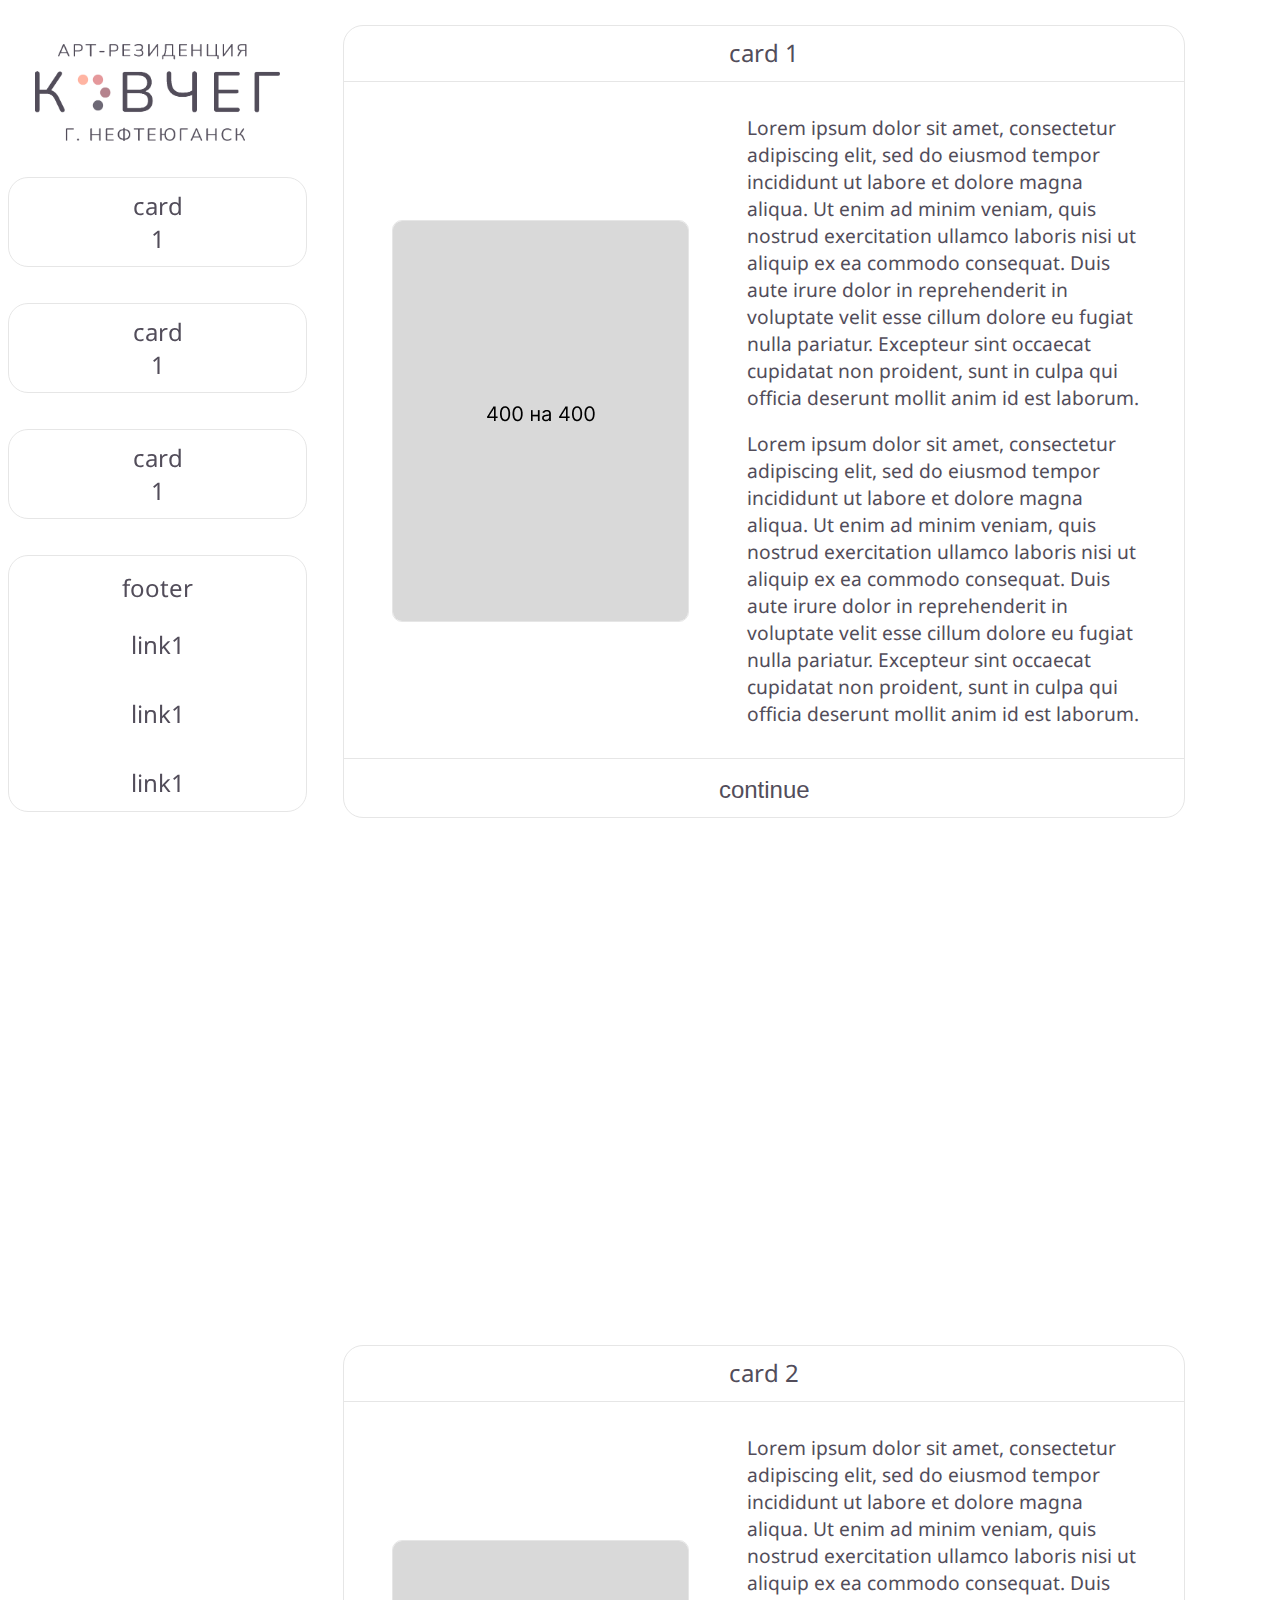
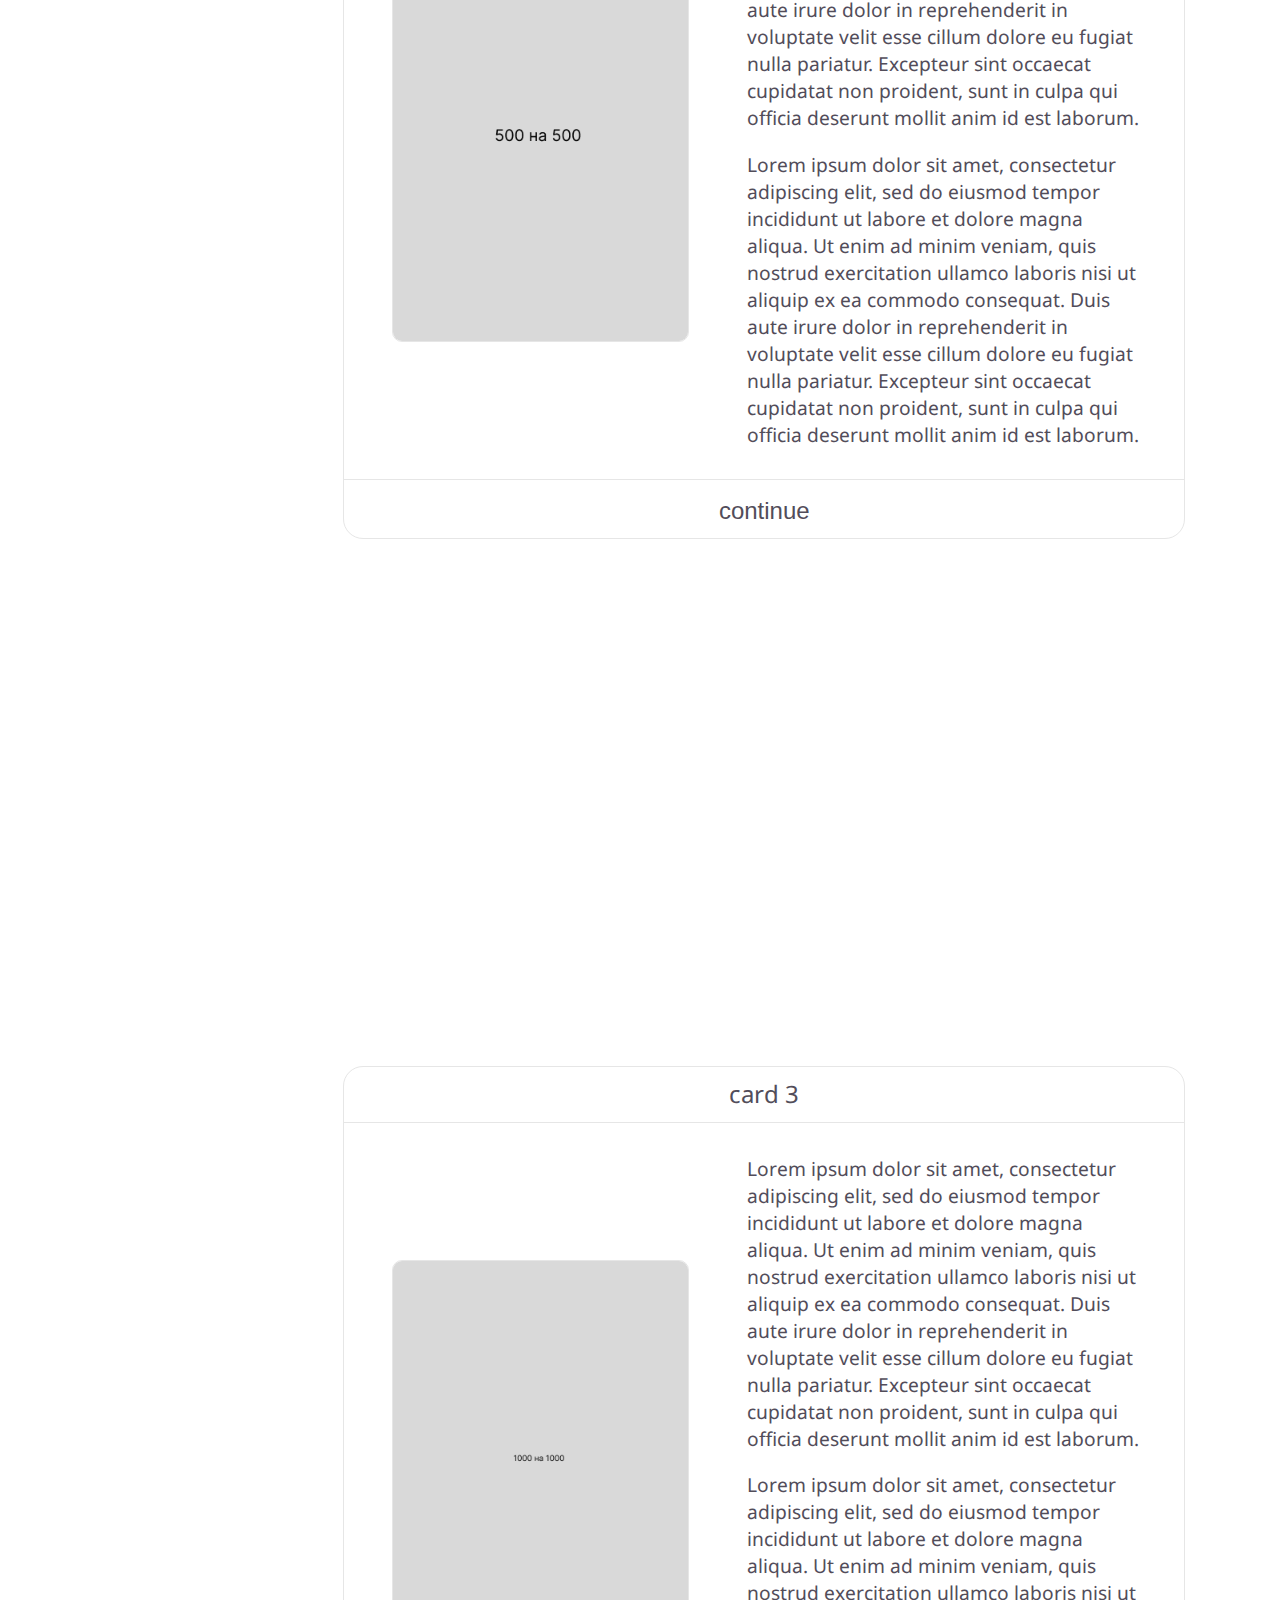
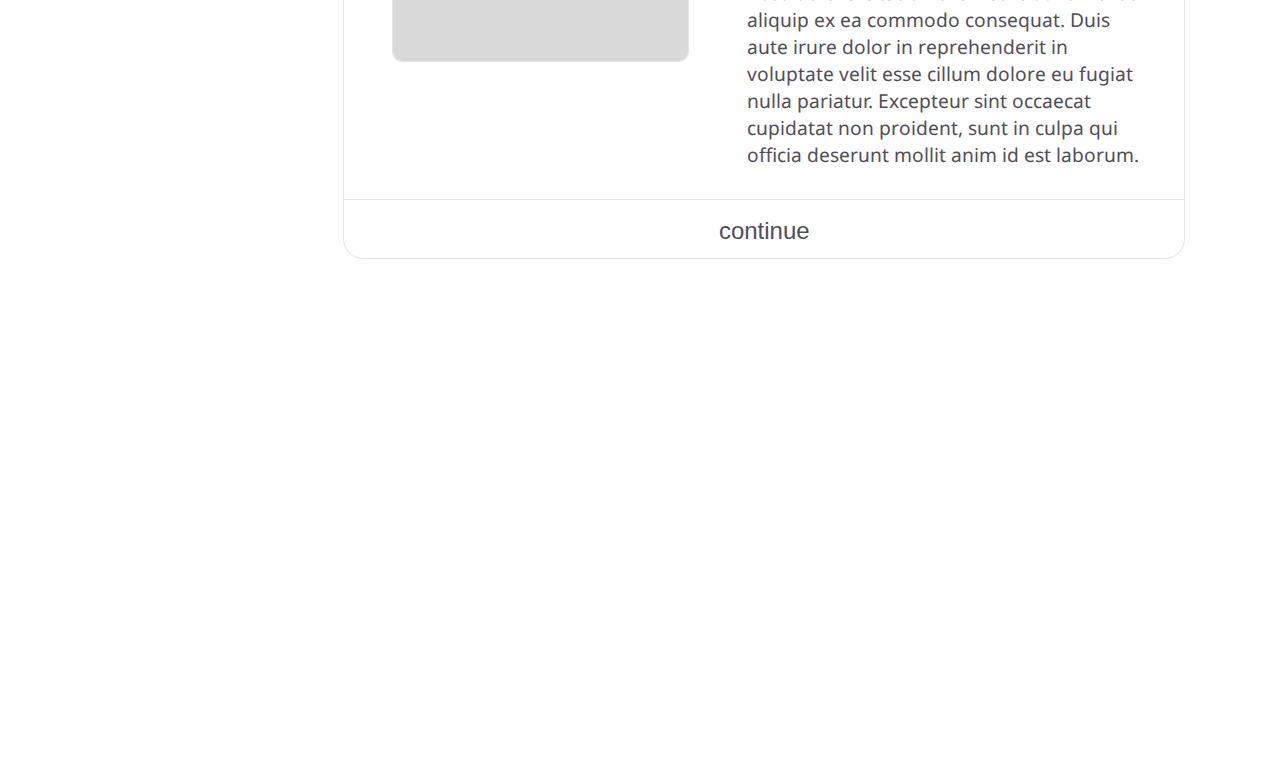
==== index.html @ 0fa05039 "Update index.html" ====
<!DOCTYPE html>
<html lang="en">
<head>
    <meta charset="UTF-8">
    <meta http-equiv="X-UA-Compatible" content="IE=edge">
    <meta name="viewport" content="width=device-width">
    <title>Ковчег</title>
    <link rel="stylesheet" href="css/style.css">
    <link rel="SHORTCUT ICON" href="image/favicon.ico" type="image/x-icon">
</head>
<body style="overflow-x:hidden;">
    <section class="page">
        <section class="first section">
            <header>
                <img class="logo" src="image/logo.png" width="200" alt="pic">
                <nav>
                    <ul>
                        <li class="link-c"><a href="#1" class="link">card 1</a></li>
                        <li class="link-c"><a href="#2" class="link">card 1</a></li>
                        <li class="link-c"><a href="#3" class="link">card 1</a></li>
                    </ul>
                </nav>
    
                <footer>
                    <ul class="footer-list">
                        <li class="footer-name">footer</li>
                        <li class="footer-item"><a href="" class="link">link1</a></li>
                        <li class="footer-item"><a href="" class="link">link1</a></li>
                        <li class="footer-item"><a href="" class="link">link1</a></li>
                    </ul>
                </footer>
            </header>
        </section>

        <section class="second section">
            <main>
                <article class="block">
                    <div id="1" class="info card">
                        <h1 class="title">card 1</h1>
                        <hr>
                        <div class="container-card">
                            <img src="image/1.png" width="400" height="400" alt="pic" class="pic-c">
                            <div class="p">
                                <p>Lorem ipsum dolor sit amet, consectetur adipiscing elit, sed do eiusmod tempor incididunt ut labore et dolore magna aliqua. Ut enim ad minim veniam, quis nostrud exercitation ullamco laboris nisi ut aliquip ex ea commodo consequat. Duis aute irure dolor in reprehenderit in voluptate velit esse cillum dolore eu fugiat nulla pariatur. Excepteur sint occaecat cupidatat non proident, sunt in culpa qui officia deserunt mollit anim id est laborum.</p>
                                <p>Lorem ipsum dolor sit amet, consectetur adipiscing elit, sed do eiusmod tempor incididunt ut labore et dolore magna aliqua. Ut enim ad minim veniam, quis nostrud exercitation ullamco laboris nisi ut aliquip ex ea commodo consequat. Duis aute irure dolor in reprehenderit in voluptate velit esse cillum dolore eu fugiat nulla pariatur. Excepteur sint occaecat cupidatat non proident, sunt in culpa qui officia deserunt mollit anim id est laborum.</p>
                            </div>
                        </div>
                        <hr><button class="button" type="button"><a href="#2" class="link">continue</a></button>
                    </div>   

                    <div class="info interractive">
                        <button type="button" class="interractive-button"><img class="icon" src="image/icon.png"  alt="image"></button>
                        <button type="button" class="interractive-button"><img class="icon" src="image/icon.png" alt="image"></button>
                        <button type="button" class="interractive-button"><img class="icon" src="image/icon.png" alt="image"></button>
                    </div>
                </article>
    
                <article class="block">
                    <div id="2" class="info card">
                        <h1 class="title">card 2</h1>
                        <hr>
                        <div class="container-card">
                            <img src="image/2.png" width="400" height="400" alt="pic" class="pic-c">
                            <div class="p">
                                <p>Lorem ipsum dolor sit amet, consectetur adipiscing elit, sed do eiusmod tempor incididunt ut labore et dolore magna aliqua. Ut enim ad minim veniam, quis nostrud exercitation ullamco laboris nisi ut aliquip ex ea commodo consequat. Duis aute irure dolor in reprehenderit in voluptate velit esse cillum dolore eu fugiat nulla pariatur. Excepteur sint occaecat cupidatat non proident, sunt in culpa qui officia deserunt mollit anim id est laborum.</p>
                                <p>Lorem ipsum dolor sit amet, consectetur adipiscing elit, sed do eiusmod tempor incididunt ut labore et dolore magna aliqua. Ut enim ad minim veniam, quis nostrud exercitation ullamco laboris nisi ut aliquip ex ea commodo consequat. Duis aute irure dolor in reprehenderit in voluptate velit esse cillum dolore eu fugiat nulla pariatur. Excepteur sint occaecat cupidatat non proident, sunt in culpa qui officia deserunt mollit anim id est laborum.</p>
                            </div>
                        </div>
                        <hr><button class="button" type="button"><a href="#3" class="link">continue</a></button>
                    </div>   

                    <div class="info interractive" id="interractive">
                        <button type="button" class="interractive-button"><img class="icon" src="image/icon.png"  alt="image"></button>
                        <button type="button" class="interractive-button"><img class="icon" src="image/icon.png" alt="image"></button>
                        <button type="button" class="interractive-button"><img class="icon" src="image/icon.png" alt="image"></button>
                    </div>
                </article>



                <article class="block">
                    <div id="3" class="info card">
                        <h1 class="title">card 3</h1>
                        <hr>
                        <div class="container-card">
                            <img src="image/3.png" width="400" height="400" alt="pic" class="pic-c">
                            <div class="p">
                                <p>Lorem ipsum dolor sit amet, consectetur adipiscing elit, sed do eiusmod tempor incididunt ut labore et dolore magna aliqua. Ut enim ad minim veniam, quis nostrud exercitation ullamco laboris nisi ut aliquip ex ea commodo consequat. Duis aute irure dolor in reprehenderit in voluptate velit esse cillum dolore eu fugiat nulla pariatur. Excepteur sint occaecat cupidatat non proident, sunt in culpa qui officia deserunt mollit anim id est laborum.</p>
                                <p>Lorem ipsum dolor sit amet, consectetur adipiscing elit, sed do eiusmod tempor incididunt ut labore et dolore magna aliqua. Ut enim ad minim veniam, quis nostrud exercitation ullamco laboris nisi ut aliquip ex ea commodo consequat. Duis aute irure dolor in reprehenderit in voluptate velit esse cillum dolore eu fugiat nulla pariatur. Excepteur sint occaecat cupidatat non proident, sunt in culpa qui officia deserunt mollit anim id est laborum.</p>
                            </div>
                        </div>
                        <hr><button class="button" type="button"><a href="#1" class="link">continue</a></button>
                    </div>   

                    <div class="info interractive">
                            <button type="button" class="interractive-button"><img class="icon" src="image/icon.png"  alt="image"></button>
                            <button type="button" class="interractive-button"><img class="icon" src="image/icon.png" alt="image"></button>
                            <button type="button" class="interractive-button"><img class="icon" src="image/icon.png" alt="image"></button>
                    </div>
                </article>

            </main>
        </section>
    </section>

</body>
</html>
---- css/style.css ----
@import url('https://fonts.googleapis.com/css2?family=Noto+Sans&display=swap');

:root{
    --textcolor: #524d5a;
    --buttoncolor: #ffff;
    --bordercolor: #e6e6e6;
    --contentcolor: #ffffff;
}


/*Общие теги*/
html{
    scroll-behavior: smooth;
    scroll-padding-top: 25px;
}

.page > .first > header{
    /*margin-top: 3.5em*/
}

.page{
    display: flex;
    justify-content: center;
    max-width: 2250px;
    margin: 0 auto;
    color: var(--textcolor);
    font-family:  'Noto Sans', sans-serif; 
    z-index: 1;
}

.section{
    text-align: center;
    /*margin-top: 0.2em;*/
    font-size: 24px;
}

ul{
    list-style: none;
    padding: 0;
}

.link{
    text-decoration: none;
    color: inherit;
}

button{
    color: inherit;
    font-size: inherit;
    border: none;
}


/*Боковое меню*/
header{
    margin-top: 1.5em;
    margin-right: 1.5em;
    position: sticky;/*делает меню фиксированным к вверху*/
    top: 20px;/*регулирует расстояние во время прокрукти*/
}

.logo{
    max-width: 100%;
    max-height: 100%;
    width: 245px;
    margin-bottom: 5px;
    object-fit: cover;/*нужно для лучшего отображение изображения(хоть и улучшает это чуть-чуть)*/
}

.footer-list{
    border: 1.5px solid var(--bordercolor);      
    border-radius: 20px;
    background-color: var(--contentcolor);
}

.footer-item{
    padding-top: 1em;
    padding-bottom: 0.5em;
}

.footer-name{
    padding-top: 15px;
}

/*Основное содержание*/
.card{
    margin-top: 0.7em;
    text-align: center;
    border: 1.5px solid var(--bordercolor); 
    border-radius: 20px;
    background-color: var(--contentcolor);
}

.container-card{
    display: flex;
    max-width: 35em;
    align-items: center;
}


.title{
    margin-top: 10px;
    margin-bottom: 3px;
    font-size: 1em;
    font-weight: normal;
}

hr{
    padding: 0;
	height: 1px;
	border: none;
	border-top: 1px solid var(--bordercolor);
}

.pic-c{
    object-fit: cover;
    max-width: 12.3em;
    min-height: 14em;
    margin-left: 2em;
    border: 1.5px solid var(--bordercolor);      
    border-radius: 10px;
}

p{
    text-align: left;
    max-width: 21em;
    padding-left: 3em;
    font-size: 0.80em;
    padding-right: 2em;

}

.link-c{
    border: 1.5px solid var(--bordercolor); 
    border-radius: 20px;
    padding: 11px 5em;
    margin-bottom: 1.5em;
    background-color: var(--contentcolor);
}

.button{
    margin-bottom: 0.5em;
    background-color: inherit;
}

.info{
    float: left;
}

.block:hover .interractive{
    transform: translate(0, 0); 
    opacity: 1;
}

.interractive{
    display: flex;
    flex-direction: column;
    transform: translate(-70px, 0);
    transition: 0.3s ease;
    opacity: 0;
}

.interractive-button{
    margin: 3em 0 0 1em ;
    padding: 1em 1em 1em 1em;
    border-radius: 100%;
    max-height: 98px;
}

.icon{
    max-width: 50px;
    max-height: 50px;
}
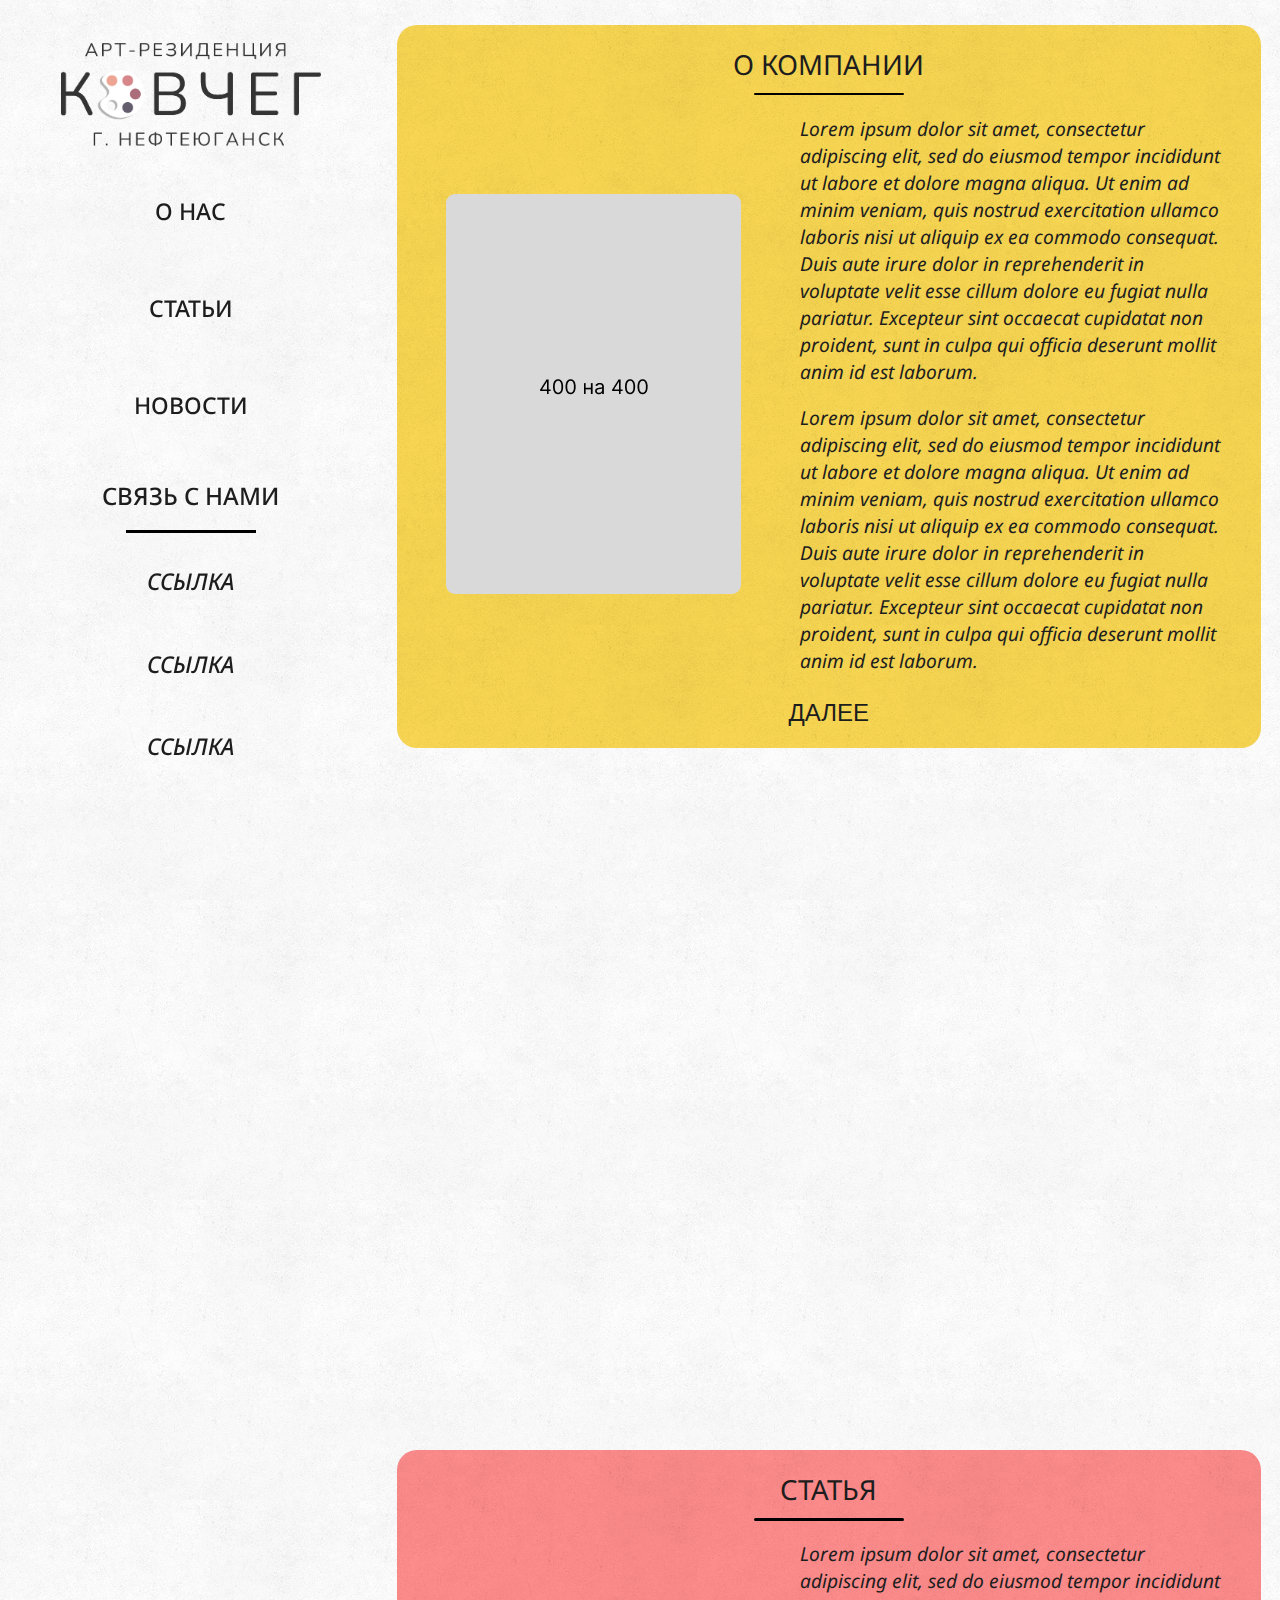
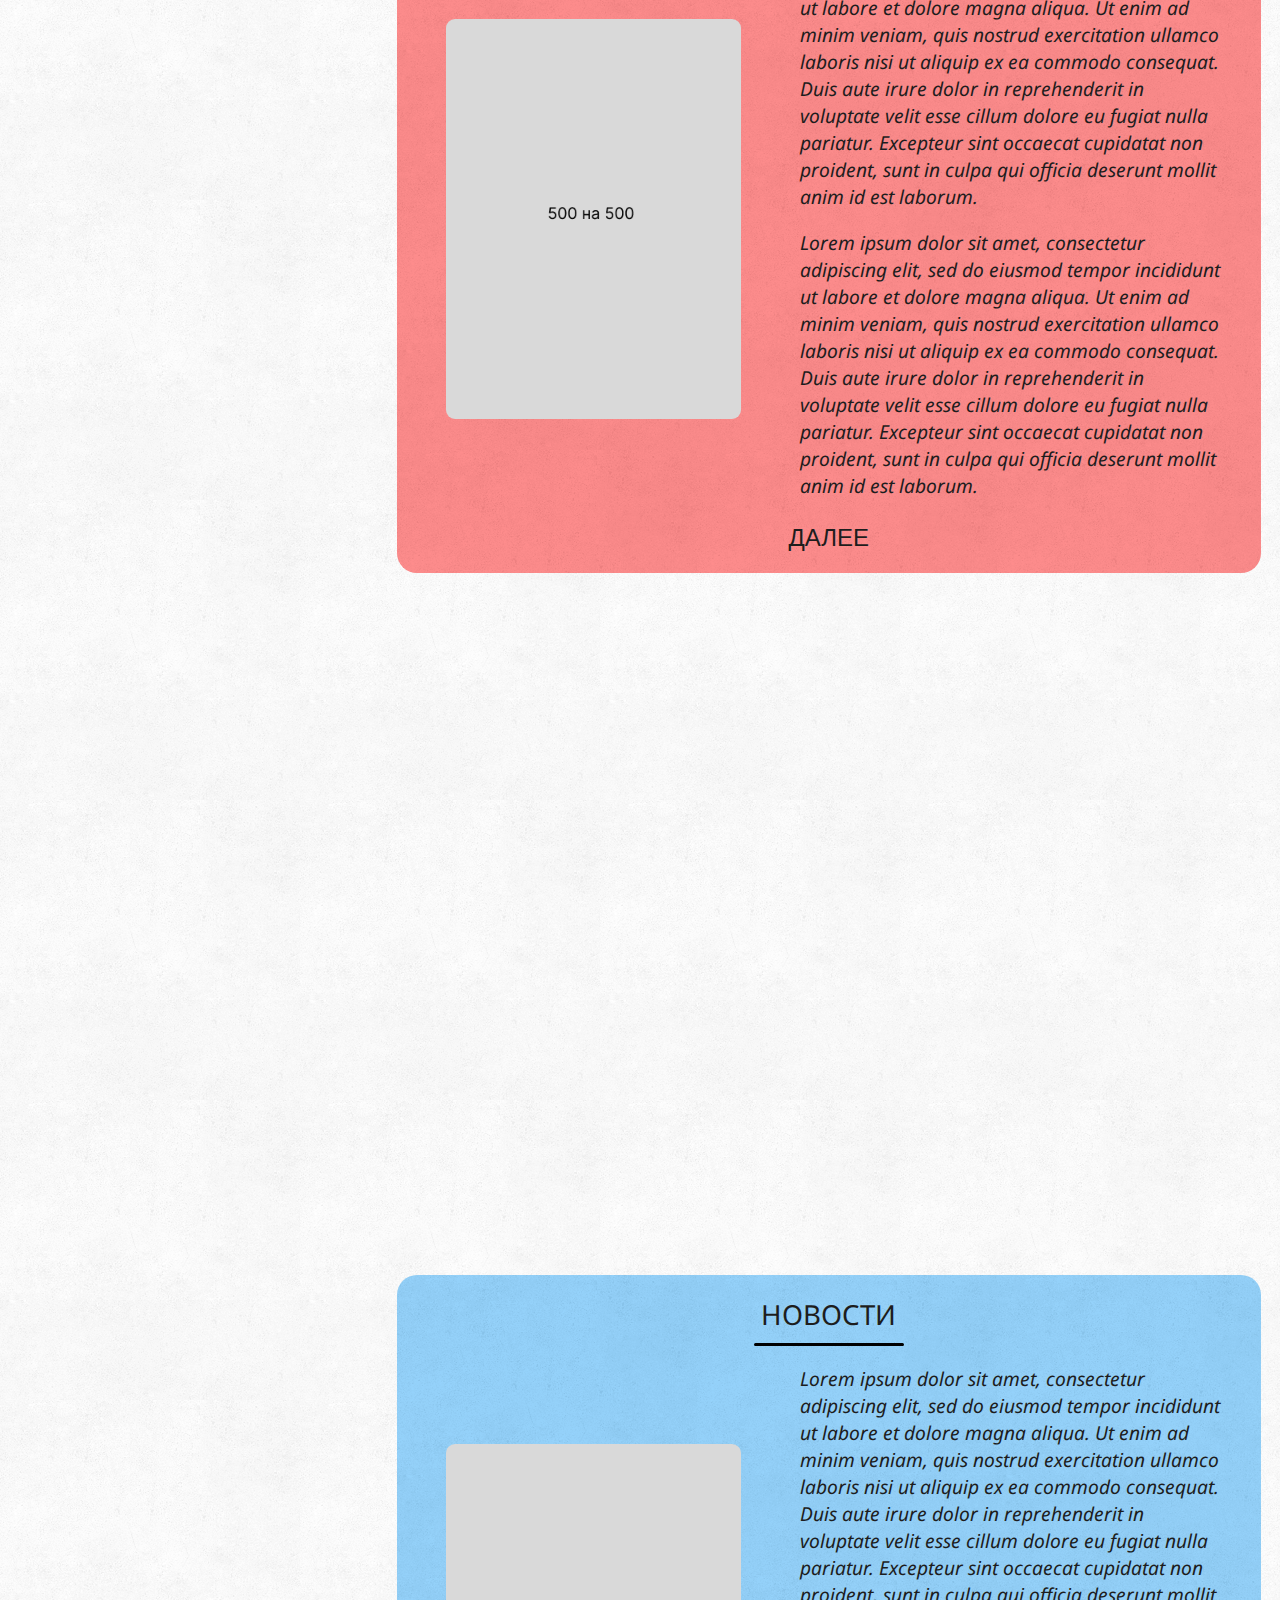
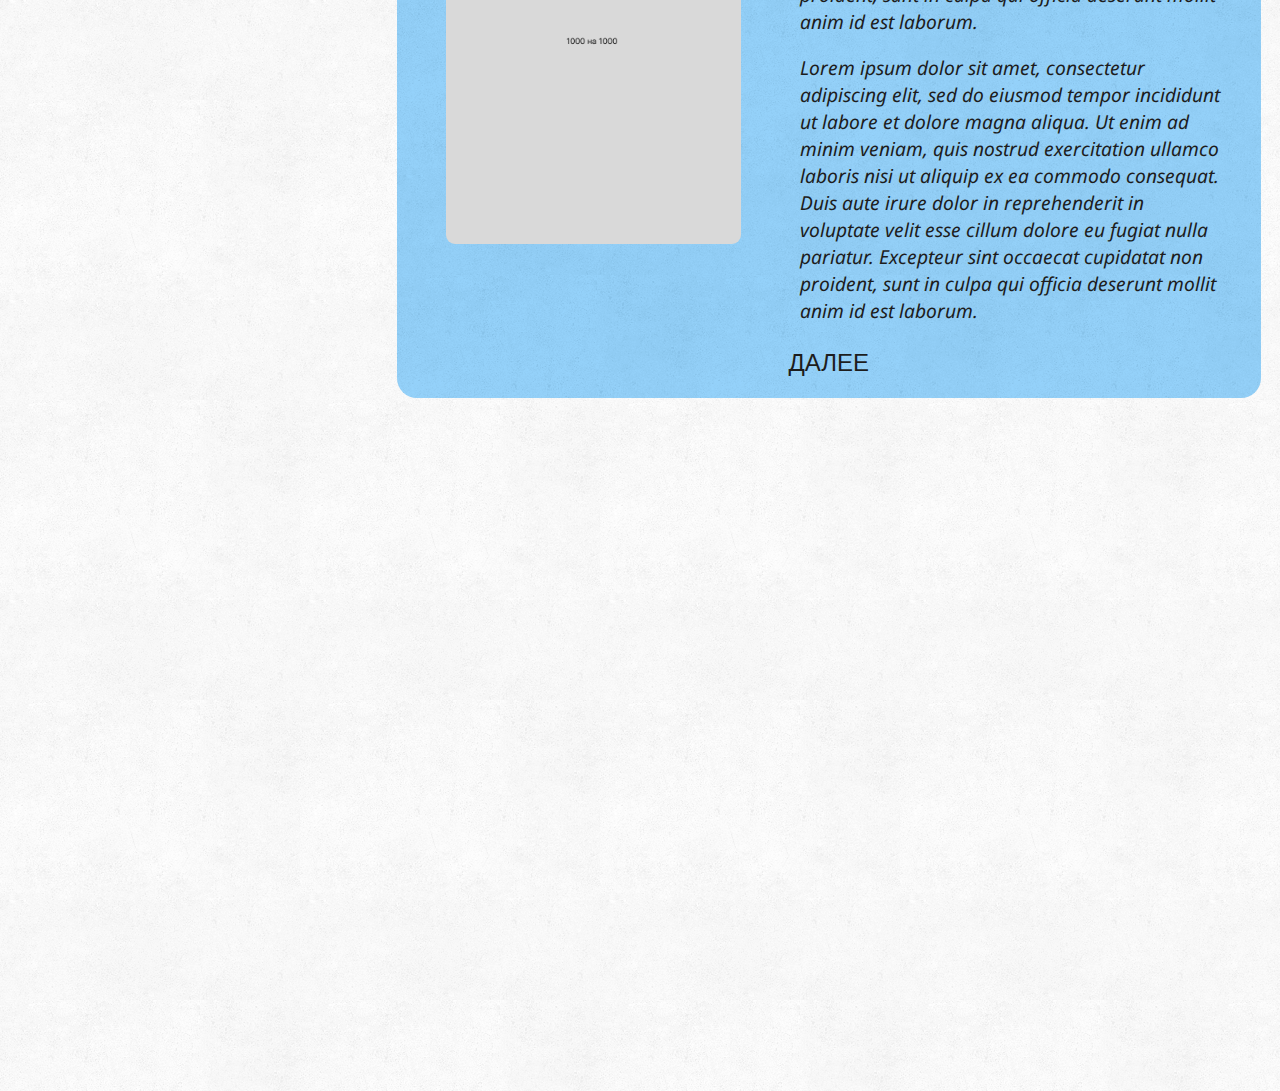
==== commit 3917b8b0: "Third commit" ====
--- a/index.html
+++ b/index.html
@@ -12,21 +12,22 @@
     <section class="page">
         <section class="first section">
             <header>
-                <img class="logo" src="image/logo.png" width="200" alt="pic">
+                <img class="logo" src="image/logo2.png" width="200" alt="pic">
                 <nav>
                     <ul>
-                        <li class="link-c"><a href="#1" class="link">card 1</a></li>
-                        <li class="link-c"><a href="#2" class="link">card 1</a></li>
-                        <li class="link-c"><a href="#3" class="link">card 1</a></li>
+                        <li class="link-c"><a href="#1" class="link">О НАС</a><hr class="line set first"></li>
+                        <li class="link-c"><a href="#2" class="link">СТАТЬИ</a><hr class="line set second"></li>
+                        <li class="link-c"><a href="#3" class="link">НОВОСТИ</a><hr class="line set third"></li>
                     </ul>
                 </nav>
     
                 <footer>
                     <ul class="footer-list">
-                        <li class="footer-name">footer</li>
-                        <li class="footer-item"><a href="" class="link">link1</a></li>
-                        <li class="footer-item"><a href="" class="link">link1</a></li>
-                        <li class="footer-item"><a href="" class="link">link1</a></li>
+                        <li class="footer-name">СВЯЗЬ С НАМИ</li>
+                        <hr class="line footer">
+                        <li class="footer-item"><a href="" class="link">ССЫЛКА</a></li>
+                        <li class="footer-item"><a href="" class="link">ССЫЛКА</a></li>
+                        <li class="footer-item last"><a href="" class="link">ССЫЛКА</a></li>
                     </ul>
                 </footer>
             </header>
@@ -35,9 +36,9 @@
         <section class="second section">
             <main>
                 <article class="block">
-                    <div id="1" class="info card">
-                        <h1 class="title">card 1</h1>
-                        <hr>
+                    <div id="1" class="info card first">
+                        <h1 class="title">О КОМПАНИИ</h1>
+                        <hr class="line card">
                         <div class="container-card">
                             <img src="image/1.png" width="400" height="400" alt="pic" class="pic-c">
                             <div class="p">
@@ -45,43 +46,43 @@
                                 <p>Lorem ipsum dolor sit amet, consectetur adipiscing elit, sed do eiusmod tempor incididunt ut labore et dolore magna aliqua. Ut enim ad minim veniam, quis nostrud exercitation ullamco laboris nisi ut aliquip ex ea commodo consequat. Duis aute irure dolor in reprehenderit in voluptate velit esse cillum dolore eu fugiat nulla pariatur. Excepteur sint occaecat cupidatat non proident, sunt in culpa qui officia deserunt mollit anim id est laborum.</p>
                             </div>
                         </div>
-                        <hr><button class="button" type="button"><a href="#2" class="link">continue</a></button>
+                        <button class="button" type="button"><a href="#2" class="link">ДАЛЕЕ</a></button>
                     </div>   
 
                     <div class="info interractive">
-                        <button type="button" class="interractive-button"><img class="icon" src="image/icon.png"  alt="image"></button>
-                        <button type="button" class="interractive-button"><img class="icon" src="image/icon.png" alt="image"></button>
-                        <button type="button" class="interractive-button"><img class="icon" src="image/icon.png" alt="image"></button>
+                        <button type="button" class="interractive-button"><img class="icon" src="image/like2.png"  alt="image"></button>
+                        <button type="button" class="interractive-button"><img class="icon" src="image/comment2.png" alt="image"></button>
+                        <button type="button" class="interractive-button"><img class="icon-share" src="image/share2.png" alt="image"></button>
                     </div>
                 </article>
     
                 <article class="block">
-                    <div id="2" class="info card">
-                        <h1 class="title">card 2</h1>
-                        <hr>
+                    <div id="2" class="info card second">
+                        <h1 class="title">СТАТЬЯ</h1>
+                        <hr class="line card">
                         <div class="container-card">
                             <img src="image/2.png" width="400" height="400" alt="pic" class="pic-c">
                             <div class="p">
-                                <p>Lorem ipsum dolor sit amet, consectetur adipiscing elit, sed do eiusmod tempor incididunt ut labore et dolore magna aliqua. Ut enim ad minim veniam, quis nostrud exercitation ullamco laboris nisi ut aliquip ex ea commodo consequat. Duis aute irure dolor in reprehenderit in voluptate velit esse cillum dolore eu fugiat nulla pariatur. Excepteur sint occaecat cupidatat non proident, sunt in culpa qui officia deserunt mollit anim id est laborum.</p>
+                                <p>Lorem ipsum dolor sit amet, consectetur adipiscing elit, sed do eiusmod tempor incididunt ut labore et dolore magna aliqua. Ut enim ad minim veniam, quis nostrud exercitation ullamco laboris nisi ut aliquip ex ea commodo consequat. Duis aute irure dolor in reprehenderit in voluptate velit esse cillum dolore eu fugiat nulla pariatur. Excepteur sint occaecat cupidatat non proident, sunt in culpa qui officia deserunt mollit anim id est laborum. </p>
                                 <p>Lorem ipsum dolor sit amet, consectetur adipiscing elit, sed do eiusmod tempor incididunt ut labore et dolore magna aliqua. Ut enim ad minim veniam, quis nostrud exercitation ullamco laboris nisi ut aliquip ex ea commodo consequat. Duis aute irure dolor in reprehenderit in voluptate velit esse cillum dolore eu fugiat nulla pariatur. Excepteur sint occaecat cupidatat non proident, sunt in culpa qui officia deserunt mollit anim id est laborum.</p>
                             </div>
                         </div>
-                        <hr><button class="button" type="button"><a href="#3" class="link">continue</a></button>
+                        <button class="button" type="button"><a href="#3" class="link">ДАЛЕЕ</a></button>
                     </div>   
 
                     <div class="info interractive" id="interractive">
-                        <button type="button" class="interractive-button"><img class="icon" src="image/icon.png"  alt="image"></button>
-                        <button type="button" class="interractive-button"><img class="icon" src="image/icon.png" alt="image"></button>
-                        <button type="button" class="interractive-button"><img class="icon" src="image/icon.png" alt="image"></button>
+                        <button type="button" class="interractive-button"><img class="icon" src="image/like2.png"  alt="image"></button>
+                        <button type="button" class="interractive-button"><img class="icon" src="image/comment2.png" alt="image"></button>
+                        <button type="button" class="interractive-button"><img class="icon-share" src="image/share2.png" alt="image"></button>
                     </div>
                 </article>
 
 
 
                 <article class="block">
-                    <div id="3" class="info card">
-                        <h1 class="title">card 3</h1>
-                        <hr>
+                    <div id="3" class="info card third">
+                        <h1 class="title">НОВОСТИ</h1>
+                        <hr class="line card">
                         <div class="container-card">
                             <img src="image/3.png" width="400" height="400" alt="pic" class="pic-c">
                             <div class="p">
@@ -89,13 +90,13 @@
                                 <p>Lorem ipsum dolor sit amet, consectetur adipiscing elit, sed do eiusmod tempor incididunt ut labore et dolore magna aliqua. Ut enim ad minim veniam, quis nostrud exercitation ullamco laboris nisi ut aliquip ex ea commodo consequat. Duis aute irure dolor in reprehenderit in voluptate velit esse cillum dolore eu fugiat nulla pariatur. Excepteur sint occaecat cupidatat non proident, sunt in culpa qui officia deserunt mollit anim id est laborum.</p>
                             </div>
                         </div>
-                        <hr><button class="button" type="button"><a href="#1" class="link">continue</a></button>
+                        <button class="button" type="button"><a href="#1" class="link">ДАЛЕЕ</a></button>
                     </div>   
 
                     <div class="info interractive">
-                            <button type="button" class="interractive-button"><img class="icon" src="image/icon.png"  alt="image"></button>
-                            <button type="button" class="interractive-button"><img class="icon" src="image/icon.png" alt="image"></button>
-                            <button type="button" class="interractive-button"><img class="icon" src="image/icon.png" alt="image"></button>
+                            <button type="button" class="interractive-button"><img class="icon" src="image/like2.png"  alt="image"></button>
+                            <button type="button" class="interractive-button"><img class="icon" src="image/comment2.png" alt="image"></button>
+                            <button type="button" class="interractive-button"><img class="icon-share" src="image/share2.png" alt="image"></button>
                     </div>
                 </article>
 
--- a/css/style.css
+++ b/css/style.css
@@ -1,37 +1,39 @@
 @import url('https://fonts.googleapis.com/css2?family=Noto+Sans&display=swap');
+@import url('https://allfont.ru/allfont.css?fonts=Ubuntu');
+@import url('https://fonts.googleapis.com/css?family=Nunito');
 
 :root{
-    --textcolor: #524d5a;
+    --textcolor: #1d1d1d;
     --buttoncolor: #ffff;
-    --bordercolor: #e6e6e6;
-    --contentcolor: #ffffff;
+    --bordercolor: #efefef00;
+    --contentcolor: #ffffff00;
 }
 
 
 /*Общие теги*/
 html{
     scroll-behavior: smooth;
-    scroll-padding-top: 25px;
-}
-
-.page > .first > header{
-    /*margin-top: 3.5em*/
+    scroll-padding-top: 15px;
 }
 
 .page{
     display: flex;
     justify-content: center;
     max-width: 2250px;
-    margin: 0 auto;
+    margin: 1px 1px 1px 45px;
+    font-family: 'Noto Sans'; 
     color: var(--textcolor);
-    font-family:  'Noto Sans', sans-serif; 
     z-index: 1;
 }
 
 .section{
     text-align: center;
-    /*margin-top: 0.2em;*/
     font-size: 24px;
+}
+
+section.first.section {
+    font-size: 23px;
+    font-weight: 500;
 }
 
 ul{
@@ -54,7 +56,7 @@
 /*Боковое меню*/
 header{
     margin-top: 1.5em;
-    margin-right: 1.5em;
+    margin-right: 3em;
     position: sticky;/*делает меню фиксированным к вверху*/
     top: 20px;/*регулирует расстояние во время прокрукти*/
 }
@@ -62,46 +64,60 @@
 .logo{
     max-width: 100%;
     max-height: 100%;
-    width: 245px;
+    width: 260px;
     margin-bottom: 5px;
     object-fit: cover;/*нужно для лучшего отображение изображения(хоть и улучшает это чуть-чуть)*/
 }
 
 .footer-list{
-    border: 1.5px solid var(--bordercolor);      
-    border-radius: 20px;
     background-color: var(--contentcolor);
 }
 
+.footer-name{
+    font-size: 24px;
+    margin-top: 30px;
+}
+
 .footer-item{
-    padding-top: 1em;
-    padding-bottom: 0.5em;
-}
-
-.footer-name{
-    padding-top: 15px;
+    padding-top: 2.2em;
+    font-style: italic;
+}
+
+li.footer-item.last {
+    padding-bottom: 1.5em;
 }
 
 /*Основное содержание*/
 .card{
     margin-top: 0.7em;
+    margin-bottom: 0.7em;
     text-align: center;
-    border: 1.5px solid var(--bordercolor); 
     border-radius: 20px;
-    background-color: var(--contentcolor);
+}
+
+.card.first{
+    background: #FAD74E url(noise-pattern.png) repeat;
+}
+
+.card.second{
+    background: #FF8989 url(noise-pattern.png) repeat;
+}
+
+.card.third{
+    background: #92D2FC url(noise-pattern.png) repeat;
 }
 
 .container-card{
     display: flex;
-    max-width: 35em;
+    max-width: 36em;
     align-items: center;
 }
 
 
 .title{
-    margin-top: 10px;
-    margin-bottom: 3px;
-    font-size: 1em;
+    margin-top: 20px;
+    margin-bottom: -20px;
+    font-size: 1.15em;
     font-weight: normal;
 }
 
@@ -110,6 +126,44 @@
 	height: 1px;
 	border: none;
 	border-top: 1px solid var(--bordercolor);
+}
+
+.link-c:hover .line.set.first{
+    width: 70px;
+    display: flex;
+}
+
+.link-c:hover .line.set.second{
+    width: 85px;
+    display: flex;
+}
+
+.link-c:hover .line.set.third{
+    width: 115px;
+    display: flex;
+}
+
+hr.line.set{
+    width: 0px;
+    transition: 0.3s ease;
+    margin-bottom: 0;
+}
+
+hr.line {
+    height: 1.6px;
+    background-color: black;
+}
+
+hr.line.card{
+    width: 150px;
+    margin-top: 30px;
+    margin-bottom: 0px;
+}
+
+hr.line.footer{
+    width: 130px;
+    margin-top: 0.8em;
+    margin-bottom: -0.8em;
 }
 
 .pic-c{
@@ -123,24 +177,23 @@
 
 p{
     text-align: left;
-    max-width: 21em;
+    max-width: 22em;
     padding-left: 3em;
     font-size: 0.80em;
+    font-style: italic;
     padding-right: 2em;
-
 }
 
 .link-c{
-    border: 1.5px solid var(--bordercolor); 
-    border-radius: 20px;
-    padding: 11px 5em;
-    margin-bottom: 1.5em;
+    padding: 14px 3.5em;
+    margin-bottom: 1em;
     background-color: var(--contentcolor);
 }
 
-.button{
-    margin-bottom: 0.5em;
-    background-color: inherit;
+.button { 
+    margin-bottom: 20px; 
+    margin-top: 5px; 
+    background-color: transparent; 
 }
 
 .info{
@@ -161,13 +214,69 @@
 }
 
 .interractive-button{
-    margin: 3em 0 0 1em ;
+    background-color: #00ffff00;
+    margin: 5.2em 0em 0 1.5em;
     padding: 1em 1em 1em 1em;
     border-radius: 100%;
     max-height: 98px;
+    max-width: 98px;
 }
 
 .icon{
-    max-width: 50px;
-    max-height: 50px;
-}
+    max-width: 60px;
+    max-height: 60px;
+    margin: 0px 0px 0px -5px;
+}
+
+.icon-share{
+    max-width: 60px;
+    max-height: 60px;
+    margin: -4px 0 0 -8px;
+}
+
+body{
+    background: transparent url("noise-pattern.png") repeat;
+    position: relative;
+}
+
+
+@media screen and (max-width: 1024px) {
+    .interractive{
+        flex-direction: initial;
+        transform: translate(0px, -150px);
+    }
+
+    .card {
+        margin-top: 0.7em;
+        text-align: center;
+        border-radius: 20px;
+    }
+
+    .page{
+        margin: 1px 1px 1px -7px;
+        flex-direction: column;
+        flex-wrap: wrap;
+    }
+
+    header{
+        margin-right: 0;
+        position: sticky;
+        top: 20px;
+    }
+
+    section.first.section {
+        position: fixed;
+        width: 100%;
+        top: 0;
+        background: white url(noise-pattern.png) repeat;
+    }
+
+    .logo{
+        max-width: 100%;
+        max-height: 100%;
+        width: 260px;
+        margin: 0px 230px 0px 0px;
+        object-fit: cover;
+    }
+}
+/*#dd7a7a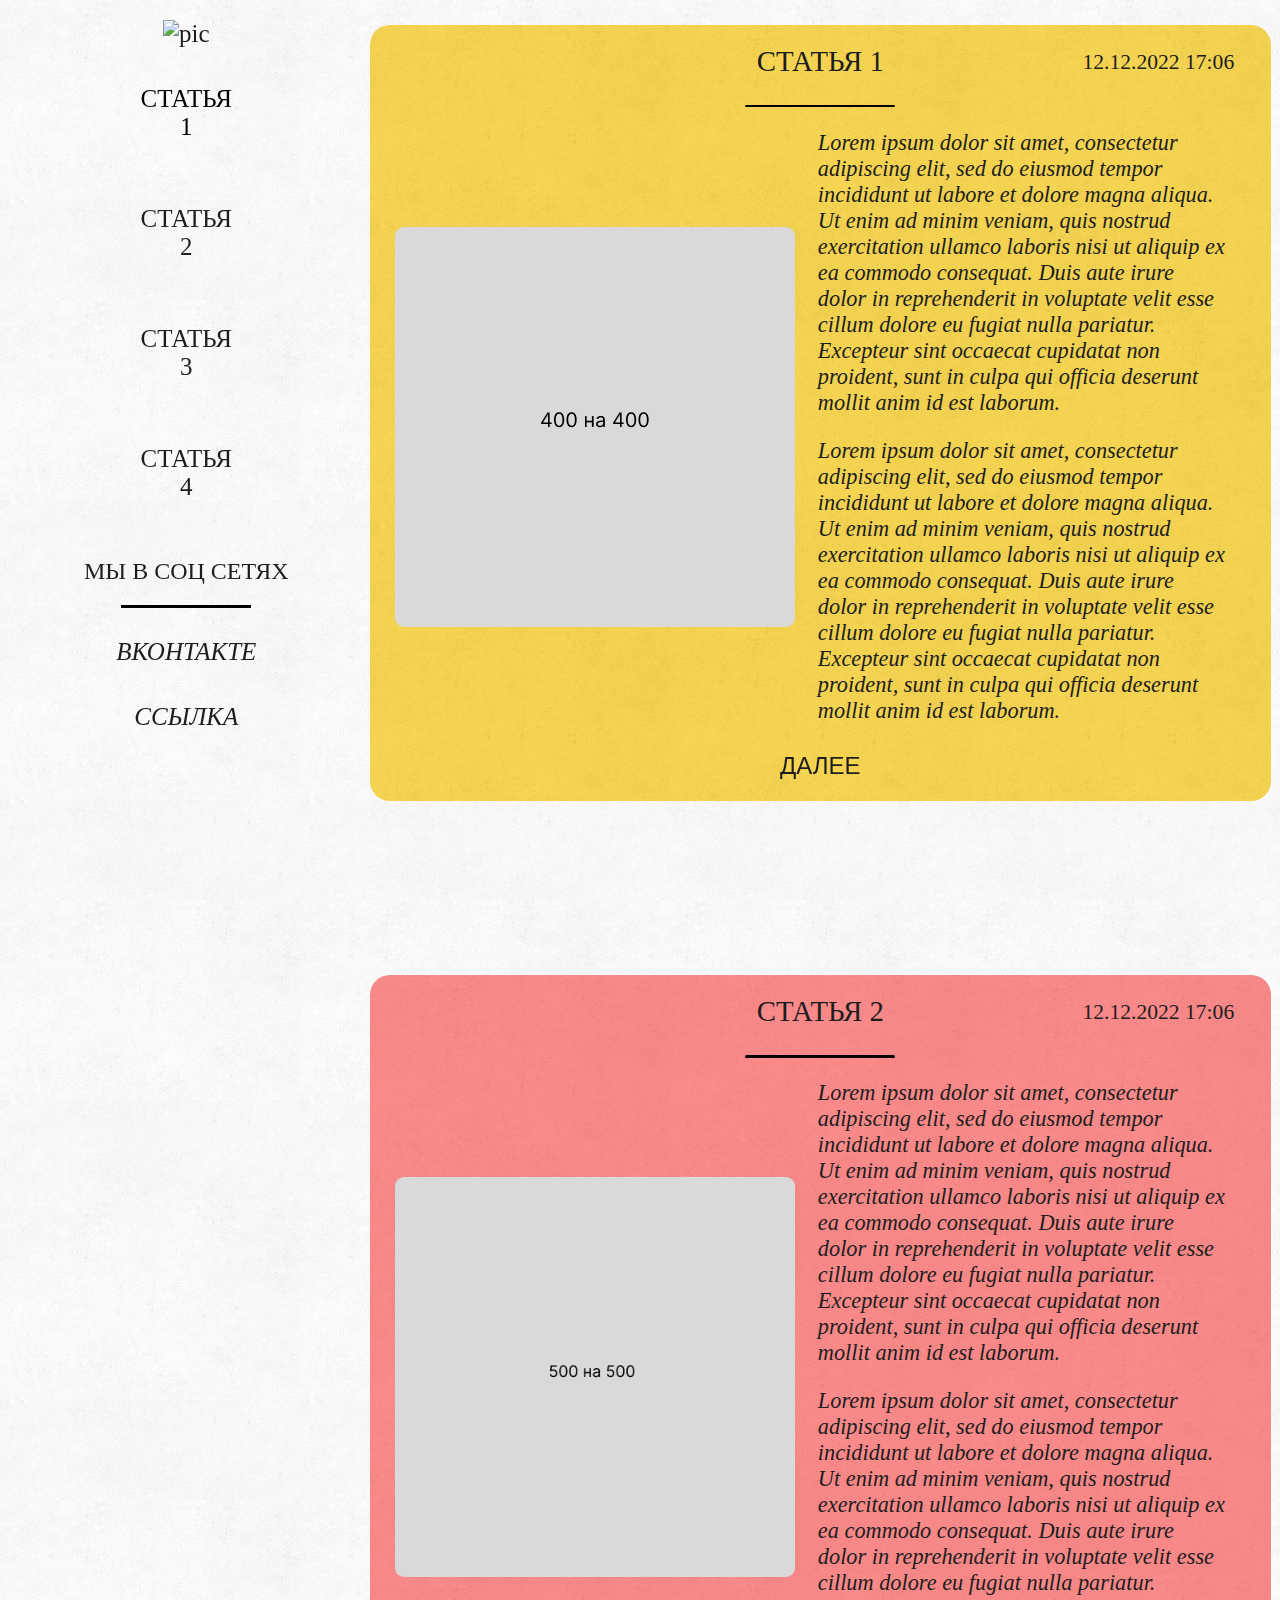
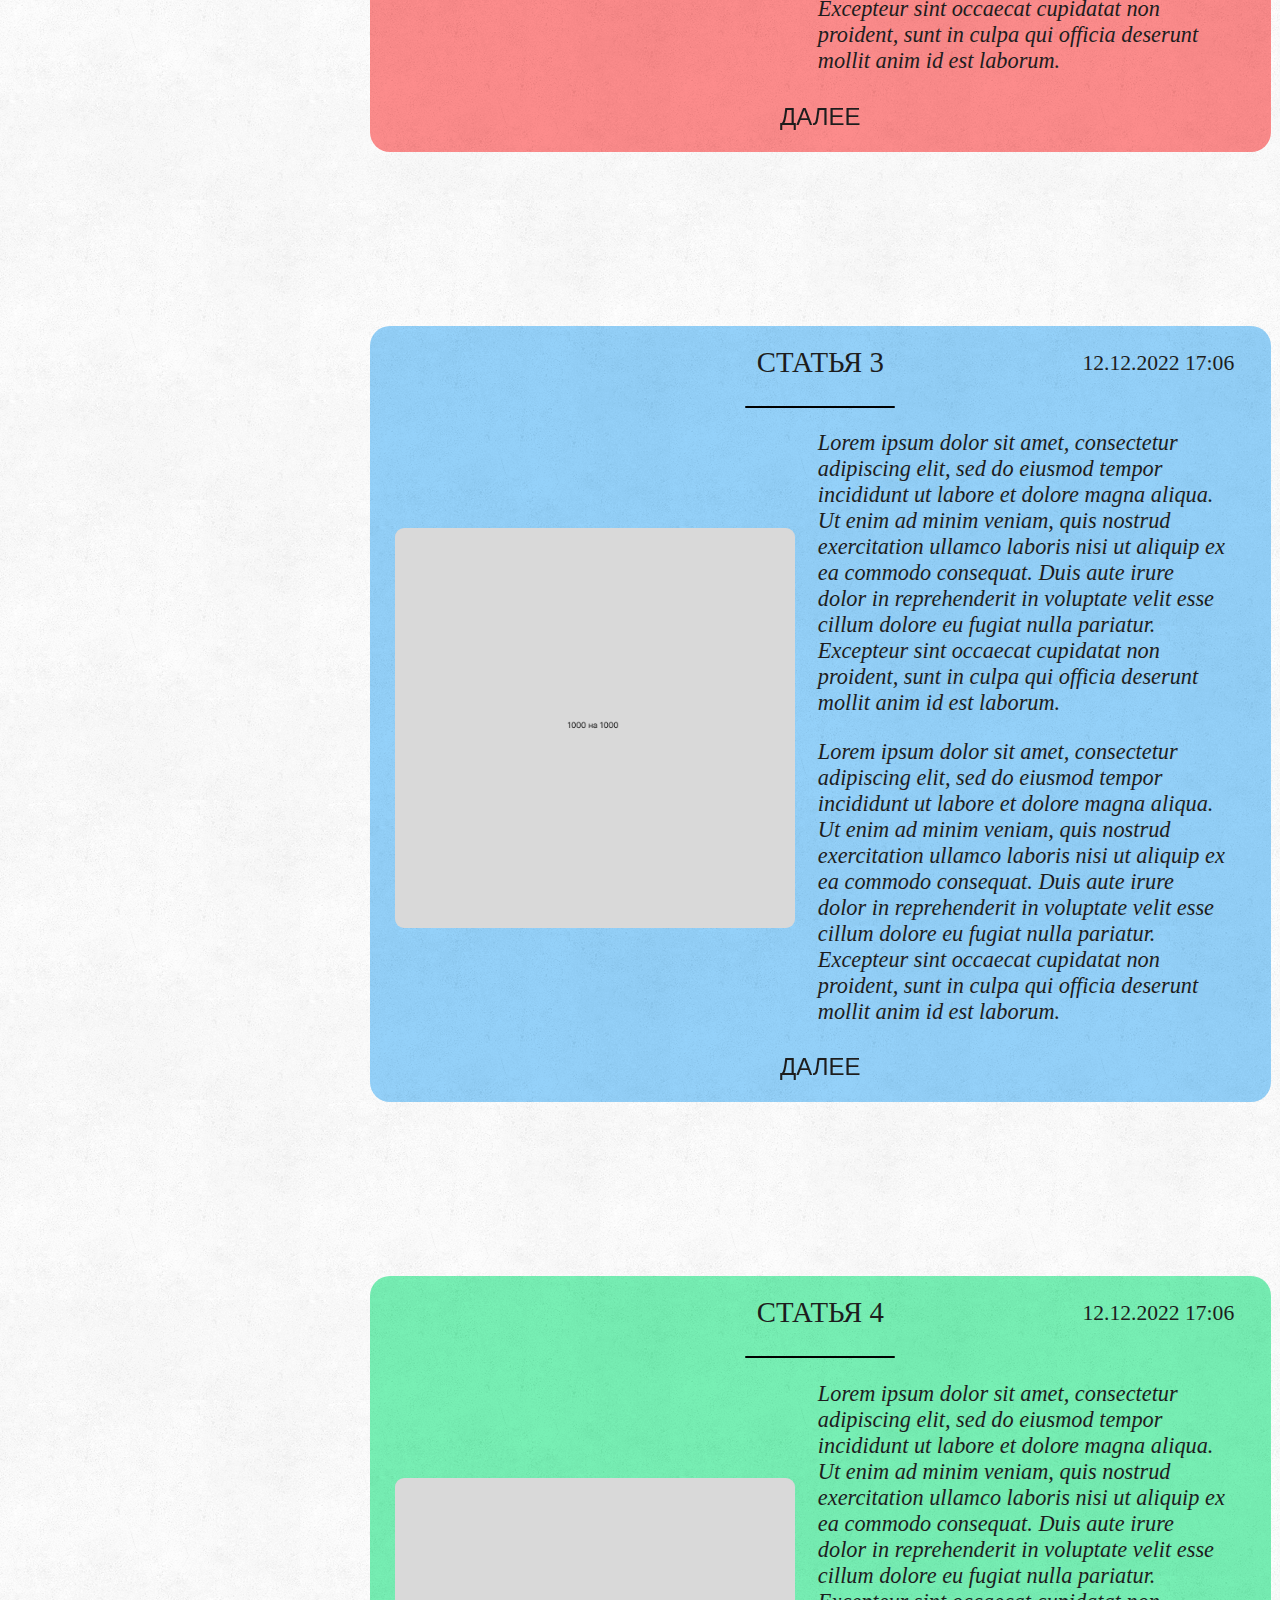
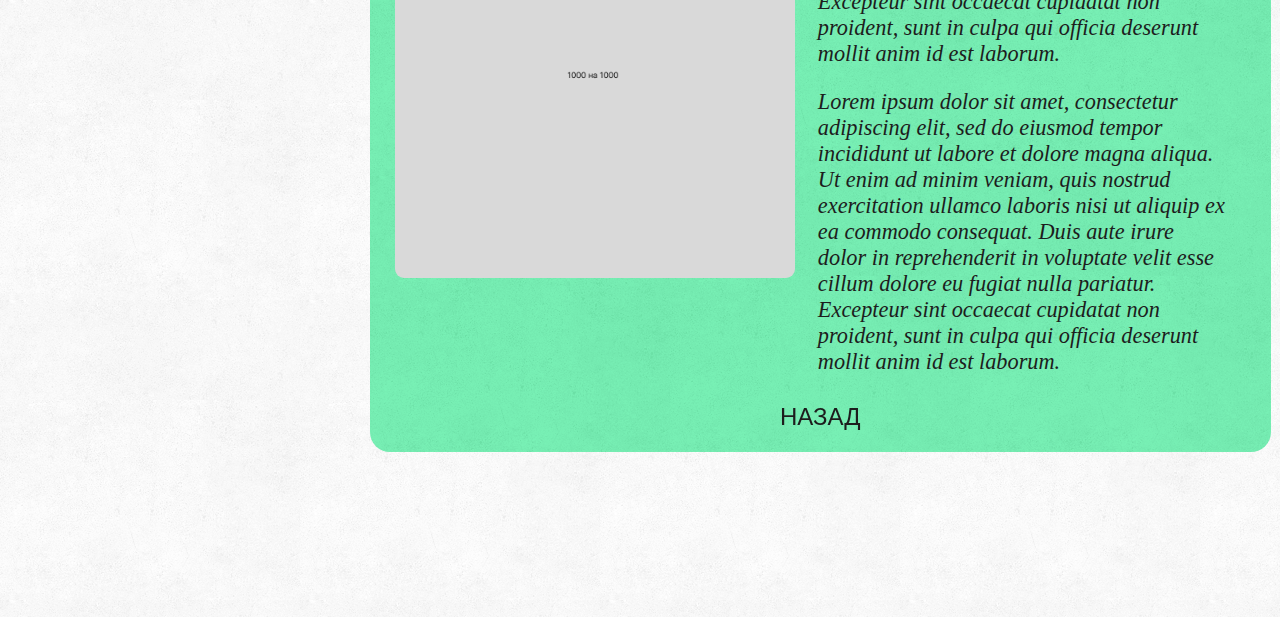
==== commit 38316e6a: "initial blyat" ====
--- a/index.html
+++ b/index.html
@@ -4,105 +4,166 @@
     <meta charset="UTF-8">
     <meta http-equiv="X-UA-Compatible" content="IE=edge">
     <meta name="viewport" content="width=device-width">
-    <title>Ковчег</title>
+    
+    <title>14 школа</title>
+    <script src="js/jquery.js"></script>
     <link rel="stylesheet" href="css/style.css">
     <link rel="SHORTCUT ICON" href="image/favicon.ico" type="image/x-icon">
 </head>
 <body style="overflow-x:hidden;">
-    <section class="page">
-        <section class="first section">
-            <header>
-                <img class="logo" src="image/logo2.png" width="200" alt="pic">
-                <nav>
-                    <ul>
-                        <li class="link-c"><a href="#1" class="link">О НАС</a><hr class="line set first"></li>
-                        <li class="link-c"><a href="#2" class="link">СТАТЬИ</a><hr class="line set second"></li>
-                        <li class="link-c"><a href="#3" class="link">НОВОСТИ</a><hr class="line set third"></li>
-                    </ul>
-                </nav>
+    <div class="wrapper">
+        <header class="header">
+            <div class="container">
+                <div class="header_body">
+                    <a href="#" class="header_logo">
+                        <img src="image/logo.png" alt="">
+                    </a>
+                    <div class="header_burger">
+                        <span></span>
+                    </div>
+                    <nav class="header_menu">
+                        <ul class="header_list">
+                            <li>
+                                <a href="#1" class="header_link">СТАТЬЯ 1</a>
+                            </li>
+                            <li>
+                                <a href="#2" class="header_link">СТАТЬЯ 2</a>
+                            </li>
+                            <li>
+                                <a href="#3" class="header_link">СТАТЬЯ 3</a>
+                            </li>
+                            <li>
+                                <a href="#4" class="header_link">СТАТЬЯ 4</a>
+                            </li>
+                            <li>
+                                <a href="#" class="header_link">СОЦ СЕТИ</a>
+                            </li>
+                        </ul>
+                    </nav>
+                </div>
+            </div>
+        </header>
+        <section class="content">
+            <section class="first section">
+                <header>
+                    <img class="logo" src="image/logo.webp" width="200" alt="pic">
+                    <nav>
+                        <ul>
+                            <li class="link-c menu_list">
+                                <a href="#1" class="link first menu_link">СТАТЬЯ 1</a>
+                                <hr class="line set first">
+                            </li>
+                            <li class="link-c">
+                                <a href="#2" class="link second">СТАТЬЯ 2</a>
+                                <hr class="line set second">
+                            </li>
+                            <li class="link-c">
+                                <a href="#3" class="link third">СТАТЬЯ 3</a>
+                                <hr class="line set third">
+                            </li>
+                            <li class="link-c">
+                                <a href="#4" class="link fourth">СТАТЬЯ 4</a>
+                                <hr class="line set fourth">
+                            </li>
+                        </ul>
+                    </nav>
+                    <footer>
+                        <ul class="footer-list">
+                            <li class="footer-name">МЫ В СОЦ СЕТЯХ</li>
+                            <hr class="line footer">
+                            <li class="footer-item"><a href="https://vk.com/public211846048" class="link" target="_blank">ВКОНТАКТЕ</a></li>
+                            <li class="footer-item last"><a href="" class="link" target="_blank">ССЫЛКА</a></li>
+                        </ul>
+                    </footer>
+                </header>
+            </section>
+            <section class="second section">
+                <main>
+                    <article class="block">
+                        <div id="1" class="info card first">
+                            <h1 class="title">СТАТЬЯ 1</h1>
+                            <h2 class="title date">12.12.2022 17:06</h2>
+                            <hr class="line card">
+                            <div class="container-card">
+                                <img src="image/1.png" width="400" height="400" alt="pic" class="pic-c">
+                                <div class="p">
+                                    <p>Lorem ipsum dolor sit amet, consectetur adipiscing elit, sed do eiusmod tempor incididunt ut labore et dolore magna aliqua. Ut enim ad minim veniam, quis nostrud exercitation ullamco laboris nisi ut aliquip ex ea commodo consequat. Duis aute irure dolor in reprehenderit in voluptate velit esse cillum dolore eu fugiat nulla pariatur. Excepteur sint occaecat cupidatat non proident, sunt in culpa qui officia deserunt mollit anim id est laborum.</p>
+                                    <p>Lorem ipsum dolor sit amet, consectetur adipiscing elit, sed do eiusmod tempor incididunt ut labore et dolore magna aliqua. Ut enim ad minim veniam, quis nostrud exercitation ullamco laboris nisi ut aliquip ex ea commodo consequat. Duis aute irure dolor in reprehenderit in voluptate velit esse cillum dolore eu fugiat nulla pariatur. Excepteur sint occaecat cupidatat non proident, sunt in culpa qui officia deserunt mollit anim id est laborum.</p>
+                                </div>
+                            </div>
+                            <button class="button" type="button"><a href="#2" class="link">ДАЛЕЕ</a></button>
+                        </div>   
     
-                <footer>
-                    <ul class="footer-list">
-                        <li class="footer-name">СВЯЗЬ С НАМИ</li>
-                        <hr class="line footer">
-                        <li class="footer-item"><a href="" class="link">ССЫЛКА</a></li>
-                        <li class="footer-item"><a href="" class="link">ССЫЛКА</a></li>
-                        <li class="footer-item last"><a href="" class="link">ССЫЛКА</a></li>
-                    </ul>
-                </footer>
-            </header>
-        </section>
-
-        <section class="second section">
-            <main>
-                <article class="block">
-                    <div id="1" class="info card first">
-                        <h1 class="title">О КОМПАНИИ</h1>
-                        <hr class="line card">
-                        <div class="container-card">
-                            <img src="image/1.png" width="400" height="400" alt="pic" class="pic-c">
-                            <div class="p">
-                                <p>Lorem ipsum dolor sit amet, consectetur adipiscing elit, sed do eiusmod tempor incididunt ut labore et dolore magna aliqua. Ut enim ad minim veniam, quis nostrud exercitation ullamco laboris nisi ut aliquip ex ea commodo consequat. Duis aute irure dolor in reprehenderit in voluptate velit esse cillum dolore eu fugiat nulla pariatur. Excepteur sint occaecat cupidatat non proident, sunt in culpa qui officia deserunt mollit anim id est laborum.</p>
-                                <p>Lorem ipsum dolor sit amet, consectetur adipiscing elit, sed do eiusmod tempor incididunt ut labore et dolore magna aliqua. Ut enim ad minim veniam, quis nostrud exercitation ullamco laboris nisi ut aliquip ex ea commodo consequat. Duis aute irure dolor in reprehenderit in voluptate velit esse cillum dolore eu fugiat nulla pariatur. Excepteur sint occaecat cupidatat non proident, sunt in culpa qui officia deserunt mollit anim id est laborum.</p>
-                            </div>
-                        </div>
-                        <button class="button" type="button"><a href="#2" class="link">ДАЛЕЕ</a></button>
-                    </div>   
-
-                    <div class="info interractive">
-                        <button type="button" class="interractive-button"><img class="icon" src="image/like2.png"  alt="image"></button>
-                        <button type="button" class="interractive-button"><img class="icon" src="image/comment2.png" alt="image"></button>
-                        <button type="button" class="interractive-button"><img class="icon-share" src="image/share2.png" alt="image"></button>
-                    </div>
-                </article>
-    
-                <article class="block">
-                    <div id="2" class="info card second">
-                        <h1 class="title">СТАТЬЯ</h1>
-                        <hr class="line card">
-                        <div class="container-card">
-                            <img src="image/2.png" width="400" height="400" alt="pic" class="pic-c">
-                            <div class="p">
-                                <p>Lorem ipsum dolor sit amet, consectetur adipiscing elit, sed do eiusmod tempor incididunt ut labore et dolore magna aliqua. Ut enim ad minim veniam, quis nostrud exercitation ullamco laboris nisi ut aliquip ex ea commodo consequat. Duis aute irure dolor in reprehenderit in voluptate velit esse cillum dolore eu fugiat nulla pariatur. Excepteur sint occaecat cupidatat non proident, sunt in culpa qui officia deserunt mollit anim id est laborum. </p>
-                                <p>Lorem ipsum dolor sit amet, consectetur adipiscing elit, sed do eiusmod tempor incididunt ut labore et dolore magna aliqua. Ut enim ad minim veniam, quis nostrud exercitation ullamco laboris nisi ut aliquip ex ea commodo consequat. Duis aute irure dolor in reprehenderit in voluptate velit esse cillum dolore eu fugiat nulla pariatur. Excepteur sint occaecat cupidatat non proident, sunt in culpa qui officia deserunt mollit anim id est laborum.</p>
-                            </div>
-                        </div>
-                        <button class="button" type="button"><a href="#3" class="link">ДАЛЕЕ</a></button>
-                    </div>   
-
-                    <div class="info interractive" id="interractive">
-                        <button type="button" class="interractive-button"><img class="icon" src="image/like2.png"  alt="image"></button>
-                        <button type="button" class="interractive-button"><img class="icon" src="image/comment2.png" alt="image"></button>
-                        <button type="button" class="interractive-button"><img class="icon-share" src="image/share2.png" alt="image"></button>
-                    </div>
-                </article>
-
-
-
-                <article class="block">
-                    <div id="3" class="info card third">
-                        <h1 class="title">НОВОСТИ</h1>
-                        <hr class="line card">
-                        <div class="container-card">
-                            <img src="image/3.png" width="400" height="400" alt="pic" class="pic-c">
-                            <div class="p">
-                                <p>Lorem ipsum dolor sit amet, consectetur adipiscing elit, sed do eiusmod tempor incididunt ut labore et dolore magna aliqua. Ut enim ad minim veniam, quis nostrud exercitation ullamco laboris nisi ut aliquip ex ea commodo consequat. Duis aute irure dolor in reprehenderit in voluptate velit esse cillum dolore eu fugiat nulla pariatur. Excepteur sint occaecat cupidatat non proident, sunt in culpa qui officia deserunt mollit anim id est laborum.</p>
-                                <p>Lorem ipsum dolor sit amet, consectetur adipiscing elit, sed do eiusmod tempor incididunt ut labore et dolore magna aliqua. Ut enim ad minim veniam, quis nostrud exercitation ullamco laboris nisi ut aliquip ex ea commodo consequat. Duis aute irure dolor in reprehenderit in voluptate velit esse cillum dolore eu fugiat nulla pariatur. Excepteur sint occaecat cupidatat non proident, sunt in culpa qui officia deserunt mollit anim id est laborum.</p>
-                            </div>
-                        </div>
-                        <button class="button" type="button"><a href="#1" class="link">ДАЛЕЕ</a></button>
-                    </div>   
-
-                    <div class="info interractive">
+                        <div class="info interractive">
                             <button type="button" class="interractive-button"><img class="icon" src="image/like2.png"  alt="image"></button>
                             <button type="button" class="interractive-button"><img class="icon" src="image/comment2.png" alt="image"></button>
                             <button type="button" class="interractive-button"><img class="icon-share" src="image/share2.png" alt="image"></button>
-                    </div>
-                </article>
-
-            </main>
+                        </div>
+                    </article>
+                    <article class="block">
+                        <div id="2" class="info card second">
+                            <h1 class="title">СТАТЬЯ 2</h1>
+                            <h2 class="title date">12.12.2022 17:06</h2>
+                            <hr class="line card">
+                            <div class="container-card">
+                                <img src="image/2.png" width="400" height="400" alt="pic" class="pic-c">
+                                <div class="p">
+                                    <p>Lorem ipsum dolor sit amet, consectetur adipiscing elit, sed do eiusmod tempor incididunt ut labore et dolore magna aliqua. Ut enim ad minim veniam, quis nostrud exercitation ullamco laboris nisi ut aliquip ex ea commodo consequat. Duis aute irure dolor in reprehenderit in voluptate velit esse cillum dolore eu fugiat nulla pariatur. Excepteur sint occaecat cupidatat non proident, sunt in culpa qui officia deserunt mollit anim id est laborum. </p>
+                                    <p>Lorem ipsum dolor sit amet, consectetur adipiscing elit, sed do eiusmod tempor incididunt ut labore et dolore magna aliqua. Ut enim ad minim veniam, quis nostrud exercitation ullamco laboris nisi ut aliquip ex ea commodo consequat. Duis aute irure dolor in reprehenderit in voluptate velit esse cillum dolore eu fugiat nulla pariatur. Excepteur sint occaecat cupidatat non proident, sunt in culpa qui officia deserunt mollit anim id est laborum.</p>
+                                </div>
+                            </div>
+                            <button class="button" type="button"><a href="#3" class="link">ДАЛЕЕ</a></button>
+                        </div>   
+                        <div class="info interractive" id="interractive">
+                            <button type="button" class="interractive-button"><img class="icon" src="image/like2.png"  alt="image"></button>
+                            <button type="button" class="interractive-button"><img class="icon" src="image/comment2.png" alt="image"></button>
+                            <button type="button" class="interractive-button"><img class="icon-share" src="image/share2.png" alt="image"></button>
+                        </div>
+                    </article>
+                    <article class="block">
+                        <div id="3" class="info card third">
+                            <h1 class="title">СТАТЬЯ 3</h1>
+                            <h2 class="title date">12.12.2022 17:06</h2>
+                            <hr class="line card">
+                            <div class="container-card">
+                                <img src="image/3.png" width="400" height="400" alt="pic" class="pic-c">
+                                <div class="p">
+                                    <p>Lorem ipsum dolor sit amet, consectetur adipiscing elit, sed do eiusmod tempor incididunt ut labore et dolore magna aliqua. Ut enim ad minim veniam, quis nostrud exercitation ullamco laboris nisi ut aliquip ex ea commodo consequat. Duis aute irure dolor in reprehenderit in voluptate velit esse cillum dolore eu fugiat nulla pariatur. Excepteur sint occaecat cupidatat non proident, sunt in culpa qui officia deserunt mollit anim id est laborum.</p>
+                                    <p>Lorem ipsum dolor sit amet, consectetur adipiscing elit, sed do eiusmod tempor incididunt ut labore et dolore magna aliqua. Ut enim ad minim veniam, quis nostrud exercitation ullamco laboris nisi ut aliquip ex ea commodo consequat. Duis aute irure dolor in reprehenderit in voluptate velit esse cillum dolore eu fugiat nulla pariatur. Excepteur sint occaecat cupidatat non proident, sunt in culpa qui officia deserunt mollit anim id est laborum.</p>
+                                </div>
+                            </div>
+                            <button class="button" type="button"><a href="#4" class="link">ДАЛЕЕ</a></button>
+                        </div>   
+                        <div class="info interractive">
+                                <button type="button" class="interractive-button"><img class="icon" src="image/like2.png"  alt="image"></button>
+                                <button type="button" class="interractive-button"><img class="icon" src="image/comment2.png" alt="image"></button>
+                                <button type="button" class="interractive-button"><img class="icon-share" src="image/share2.png" alt="image"></button>
+                        </div>
+                    </article>
+                    <article class="block">
+                        <div id="4" class="info card fourth">
+                            <h1 class="title">СТАТЬЯ 4</h1>
+                            <h2 class="title date">12.12.2022 17:06</h2>
+                            <hr class="line card">
+                            <div class="container-card">
+                                <img src="image/3.png" width="400" height="400" alt="pic" class="pic-c">
+                                <div class="p">
+                                    <p>Lorem ipsum dolor sit amet, consectetur adipiscing elit, sed do eiusmod tempor incididunt ut labore et dolore magna aliqua. Ut enim ad minim veniam, quis nostrud exercitation ullamco laboris nisi ut aliquip ex ea commodo consequat. Duis aute irure dolor in reprehenderit in voluptate velit esse cillum dolore eu fugiat nulla pariatur. Excepteur sint occaecat cupidatat non proident, sunt in culpa qui officia deserunt mollit anim id est laborum.</p>
+                                    <p>Lorem ipsum dolor sit amet, consectetur adipiscing elit, sed do eiusmod tempor incididunt ut labore et dolore magna aliqua. Ut enim ad minim veniam, quis nostrud exercitation ullamco laboris nisi ut aliquip ex ea commodo consequat. Duis aute irure dolor in reprehenderit in voluptate velit esse cillum dolore eu fugiat nulla pariatur. Excepteur sint occaecat cupidatat non proident, sunt in culpa qui officia deserunt mollit anim id est laborum.</p>
+                                </div>
+                            </div>
+                            <button class="button" type="button"><a href="#1" class="link">НАЗАД</a></button>
+                        </div>   
+                        <div class="info interractive">
+                                <button type="button" class="interractive-button"><img class="icon" src="image/like2.png"  alt="image"></button>
+                                <button type="button" class="interractive-button"><img class="icon" src="image/comment2.png" alt="image"></button>
+                                <button type="button" class="interractive-button"><img class="icon-share" src="image/share2.png" alt="image"></button>
+                        </div>
+                    </article>
+                </main>
+            </section>
         </section>
-    </section>
-
+    </div>
+    <script src="js/script.js"></script>
 </body>
 </html>
--- a/css/style.css
+++ b/css/style.css
@@ -1,6 +1,4 @@
-@import url('https://fonts.googleapis.com/css2?family=Noto+Sans&display=swap');
-@import url('https://allfont.ru/allfont.css?fonts=Ubuntu');
-@import url('https://fonts.googleapis.com/css?family=Nunito');
+@import url('http://fonts.cdnfonts.com/css/times-new-roman');
 
 :root{
     --textcolor: #1d1d1d;
@@ -16,14 +14,9 @@
     scroll-padding-top: 15px;
 }
 
-.page{
-    display: flex;
-    justify-content: center;
-    max-width: 2250px;
-    margin: 1px 1px 1px 45px;
-    font-family: 'Noto Sans'; 
-    color: var(--textcolor);
-    z-index: 1;
+body{
+    background: transparent url("noise-pattern.png") repeat;
+    position: relative;
 }
 
 .section{
@@ -32,7 +25,7 @@
 }
 
 section.first.section {
-    font-size: 23px;
+    font-size: 25px;
     font-weight: 500;
 }
 
@@ -44,7 +37,96 @@
 .link{
     text-decoration: none;
     color: inherit;
-}
+    position: relative;
+    display: inline-block;
+}
+
+.link-c{
+    padding: 12px 3.5em;
+    margin-bottom: 1em;
+    background-color: var(--contentcolor);
+}
+
+.link-c:hover .line.set.first{
+    width: 100px;
+    display: flex;
+}
+
+.link-c:hover .line.set.second{
+    width: 100px;
+    display: flex;
+}
+
+.link-c:hover .line.set.third{
+    width: 100px;
+    display: flex;
+}
+
+.link-c:hover .line.set.fourth{
+    width: 100px;
+    display: flex;
+}
+
+.menu_list li{
+    text-decoration: none;
+}
+
+.menu_list>li{
+    margin: 0px 10px 0px 0px;
+}
+
+.menu_list>li:hover .sub-menu_list{
+    display: block;
+}
+
+.menu_link{
+    color: black;
+}
+
+.sub-menu_list{
+    display: none;
+    position: relative;
+    left: 0;
+    top: 40px;
+    background-color: white;
+}
+
+.sub-menu_link{
+    color: #1d1d1d;
+}
+
+/*.dropdown-menu{
+    background: transparent;
+    padding: 10px 20px;
+    border-radius: 20px;
+    поменять
+    width: 200px;
+    visibility: hidden;
+    opacity: 0;
+    z-index: -1;
+    position: absolute;
+    top: 100%;
+    transition: all .09s ease-out;
+}
+
+.dropdown-menu.show{
+    visibility: visible;
+    opacity: 1;
+    z-index: 99;
+    top: cals(100% + 8px);
+}
+
+.dropdown-menu a{
+    display: block;
+    padding: 10px 0;
+    color: #1d1d1d;
+    opacity: 0.7;
+    text-decoration: none;
+}
+
+.dropdown-menu a:hover{
+    opacity: 1;
+}*/
 
 button{
     color: inherit;
@@ -52,11 +134,10 @@
     border: none;
 }
 
-
 /*Боковое меню*/
 header{
-    margin-top: 1.5em;
-    margin-right: 3em;
+    /*margin-top: 1em;*/
+    margin-right: 2em;
     position: sticky;/*делает меню фиксированным к вверху*/
     top: 20px;/*регулирует расстояние во время прокрукти*/
 }
@@ -64,8 +145,8 @@
 .logo{
     max-width: 100%;
     max-height: 100%;
-    width: 260px;
-    margin-bottom: 5px;
+    height: 180px;
+    margin-bottom: -15px;
     object-fit: cover;/*нужно для лучшего отображение изображения(хоть и улучшает это чуть-чуть)*/
 }
 
@@ -79,7 +160,7 @@
 }
 
 .footer-item{
-    padding-top: 2.2em;
+    padding-top: 1.5em;
     font-style: italic;
 }
 
@@ -93,6 +174,7 @@
     margin-bottom: 0.7em;
     text-align: center;
     border-radius: 20px;
+    max-width: 100%;
 }
 
 .card.first{
@@ -105,6 +187,10 @@
 
 .card.third{
     background: #92D2FC url(noise-pattern.png) repeat;
+}
+
+.card.fourth{
+    background: #74F2B4 url(noise-pattern.png) repeat;
 }
 
 .container-card{
@@ -117,8 +203,15 @@
 .title{
     margin-top: 20px;
     margin-bottom: -20px;
-    font-size: 1.15em;
+    font-size: 1.2em;
     font-weight: normal;
+}
+
+.title.date{
+    font-size: 0.9em;
+    padding-left: 75%;
+    margin-top: -28px;
+    margin-bottom: 0px;
 }
 
 hr{
@@ -128,21 +221,6 @@
 	border-top: 1px solid var(--bordercolor);
 }
 
-.link-c:hover .line.set.first{
-    width: 70px;
-    display: flex;
-}
-
-.link-c:hover .line.set.second{
-    width: 85px;
-    display: flex;
-}
-
-.link-c:hover .line.set.third{
-    width: 115px;
-    display: flex;
-}
-
 hr.line.set{
     width: 0px;
     transition: 0.3s ease;
@@ -163,31 +241,29 @@
 hr.line.footer{
     width: 130px;
     margin-top: 0.8em;
-    margin-bottom: -0.8em;
+    margin-bottom: -0.3em;
 }
 
 .pic-c{
     object-fit: cover;
-    max-width: 12.3em;
+    max-width: 100%;
     min-height: 14em;
-    margin-left: 2em;
+    margin-left: 1em;
     border: 1.5px solid var(--bordercolor);      
     border-radius: 10px;
+}
+
+.pic-c img{
+    max-width: 100%;
 }
 
 p{
     text-align: left;
     max-width: 22em;
-    padding-left: 3em;
-    font-size: 0.80em;
+    padding-left: 1em;
+    font-size: 0.93em;
     font-style: italic;
     padding-right: 2em;
-}
-
-.link-c{
-    padding: 14px 3.5em;
-    margin-bottom: 1em;
-    background-color: var(--contentcolor);
 }
 
 .button { 
@@ -200,8 +276,9 @@
     float: left;
 }
 
+
 .block:hover .interractive{
-    transform: translate(0, 0); 
+    transform: translate(-10px, 0); 
     opacity: 1;
 }
 
@@ -216,8 +293,6 @@
 .interractive-button{
     background-color: #00ffff00;
     margin: 5.2em 0em 0 1.5em;
-    padding: 1em 1em 1em 1em;
-    border-radius: 100%;
     max-height: 98px;
     max-width: 98px;
 }
@@ -234,14 +309,162 @@
     margin: -4px 0 0 -8px;
 }
 
-body{
-    background: transparent url("noise-pattern.png") repeat;
+.header.header{
+    position: fixed;
+    width: 100%;
+    top: 0;
+    left: 0;
+    z-index: 50;
+}
+
+.header_logo{
+    flex: 0 0 60px;
+    z-index: 3;
     position: relative;
-}
-
-
-@media screen and (max-width: 1024px) {
+    overflow: hidden;
+}
+
+.header_logo img{
+    max-width: 100%;
+    display: block;
+}
+
+.header:before{
+    content: "";
+    background: #A799FD url(noise-pattern.png) repeat;;
+    position: absolute;
+    width: 100%;
+    height: 100%;
+    top: 0;
+    left: 0;
+    z-index: 2;
+}
+
+.header_body{
+    position: relative;
+    display: flex;
+    justify-content: space-around;
+    height: 80px;
+    align-items: center;
+}
+
+.header_list{
+    display: flex;
+    position: relative;
+    z-index: 2;
+}
+
+.header_list li{
+    list-style: none;
+    margin: 0px 0px 0px 20px;
+}
+
+.header_link{
+    color: #ffff;
+    text-transform: uppercase;
+    font-size: 18px;
+    text-decoration: none;
+}
+
+.header_burger{
+    display: none;
+}
+
+.header_burger.active:before{
+    transform: rotate(45deg);
+    top: 13px;
+}
+
+.header_burger.active:after{
+    transform: rotate(-45deg);
+    bottom: 13px;
+}
+
+.header_burger.active span{
+    transform: scale(0);
+} 
+
+.container{
+    max-width: 1180px;
+    margin: 0px auto;
+    padding: 0px 20px;
+}
+
+.content{
+    display: flex;
+    justify-content: center;
+    max-width: 2250px;
+    margin: 1px 1px 1px 45px;
+    font-family: 'Times New Roman', sans-serif;
+    color: var(--textcolor);
+    z-index: 1;
+}
+
+@media (max-width: 1406px) {
     .interractive{
+        flex-direction: initial;
+        margin-bottom: -140px;
+        transform: translate(0px, -400px);
+    }
+
+    .block:hover .interractive{
+        transform: translate(0px, -230px);
+        opacity: 1;
+    }
+
+    .interractive-button{
+        /*padding: 5.5em 4em 0em 4em;*/
+        margin: 11em 3em -2em 3em;
+    }
+
+    .container-card {
+        max-width: 100%;
+        justify-content: space-evenly;
+    }
+}
+
+@media (max-width: 1315px){
+
+    .card{
+        width: 100%;
+    }
+
+    .link-c{
+        padding-top: 12px;
+    }
+}
+
+@media (min-width: 1202px){
+    .header.header{
+        display: none;
+    }
+}
+
+@media (max-width: 1201px) {
+
+    html{
+        scroll-padding-top: 90px;
+    }
+
+    section.first.section {
+        display: none;
+    }
+
+    .content{
+        padding: 100px 0px 0px 0px;
+        margin: 0;
+    }
+
+    .pic-c {
+        margin-left: 2em;
+    }
+
+    .card{
+        margin-top: 0;
+        text-align: center;
+    }
+
+    /*.interractive{
         flex-direction: initial;
         transform: translate(0px, -150px);
     }
@@ -256,27 +479,145 @@
         margin: 1px 1px 1px -7px;
         flex-direction: column;
         flex-wrap: wrap;
-    }
-
-    header{
-        margin-right: 0;
-        position: sticky;
-        top: 20px;
+    }*/
+}
+
+@media (max-width: 1000px) {
+    html{
+        scroll-padding-top: 90px;
+    }
+}
+
+@media (max-width: 768px) {
+
+    html{
+        scroll-padding-top: 80px;
     }
 
     section.first.section {
+        display: none;
+    }
+
+    body.lock{
+        overflow: hidden;
+    }
+
+    .header_body{
+        justify-content: space-between;
+        height: 70px;
+    }
+
+    .header_logo{
+        flex: 0 0 57px;
+    }
+
+    .header_list{
+        display: block;
+        margin-top: 60px;
+    }
+
+    .header_list li{
+        margin: 0px 0px 80px 0px;
+        text-align: center;
+    }
+
+    .header_link{
+        font-size: 30px;
+    }
+
+    .header_burger{
+        display: block;
+        position: relative;
+        width: 40px;
+        height: 29px;
+        z-index: 3;
+        position: relative;
+    }
+
+    .header_burger span{
+        background-color: #fff;
+        position: absolute;
+        width: 100%;
+        height: 3px;
+        left: 0;
+        top: 14px;
+        transition: all 0.3s ease 0s;
+    }
+
+    .header_burger:before,
+    .header_burger:after{
+        content: "";
+        background-color: #fff;
+        position: absolute;
+        width: 100%;
+        height: 3px;
+        left: 0;
+        transition: all 0.3s ease 0s;
+    }
+    
+    .header_burger:before{
+        top: 0;
+    }
+
+    .header_burger:after{
+        bottom: 0;
+    }
+
+    .header_menu{
         position: fixed;
+        top: 0;
+        left: 0;
+        top: -130%;
         width: 100%;
+        height: 100%;
+        overflow: auto;
+        transition: all 0.5s ease 0s;
+        background: #ED8AC9 url(noise-pattern.png) repeat;
+        padding: 70px 10px 20px 10px;
+    }
+
+    .header_menu.active{
         top: 0;
-        background: white url(noise-pattern.png) repeat;
-    }
-
-    .logo{
-        max-width: 100%;
-        max-height: 100%;
-        width: 260px;
-        margin: 0px 230px 0px 0px;
-        object-fit: cover;
-    }
-}
-/*#dd7a7a+    }
+
+    .container-card{
+        flex-direction: column-reverse;
+    }
+
+    .pic-c {
+        margin-bottom: 15px;
+        margin-left: 0;
+    }
+
+    p{
+        font-size: 1em;
+    }
+
+    .button{
+        font-size: 30px;
+    }
+}
+
+@media (max-width: 767px){
+    .content{
+        padding: 70px 0px 0px 0px;
+        justify-content: normal;
+    }
+
+    .block{
+        width: 99%;
+    }
+
+    .title.date{
+        margin-top: 30px;
+        margin-bottom: -15px;
+        font-size: 0.9em;
+        padding-left: 0;
+    }
+}
+/*background-color:#A799FD;
+  background-color:#ED8AC9;
+  background-color:#74F2B4; 
+  background-color:#FF8989;
+  background-color:#92D2FC; 
+  background-color:#FAD74E;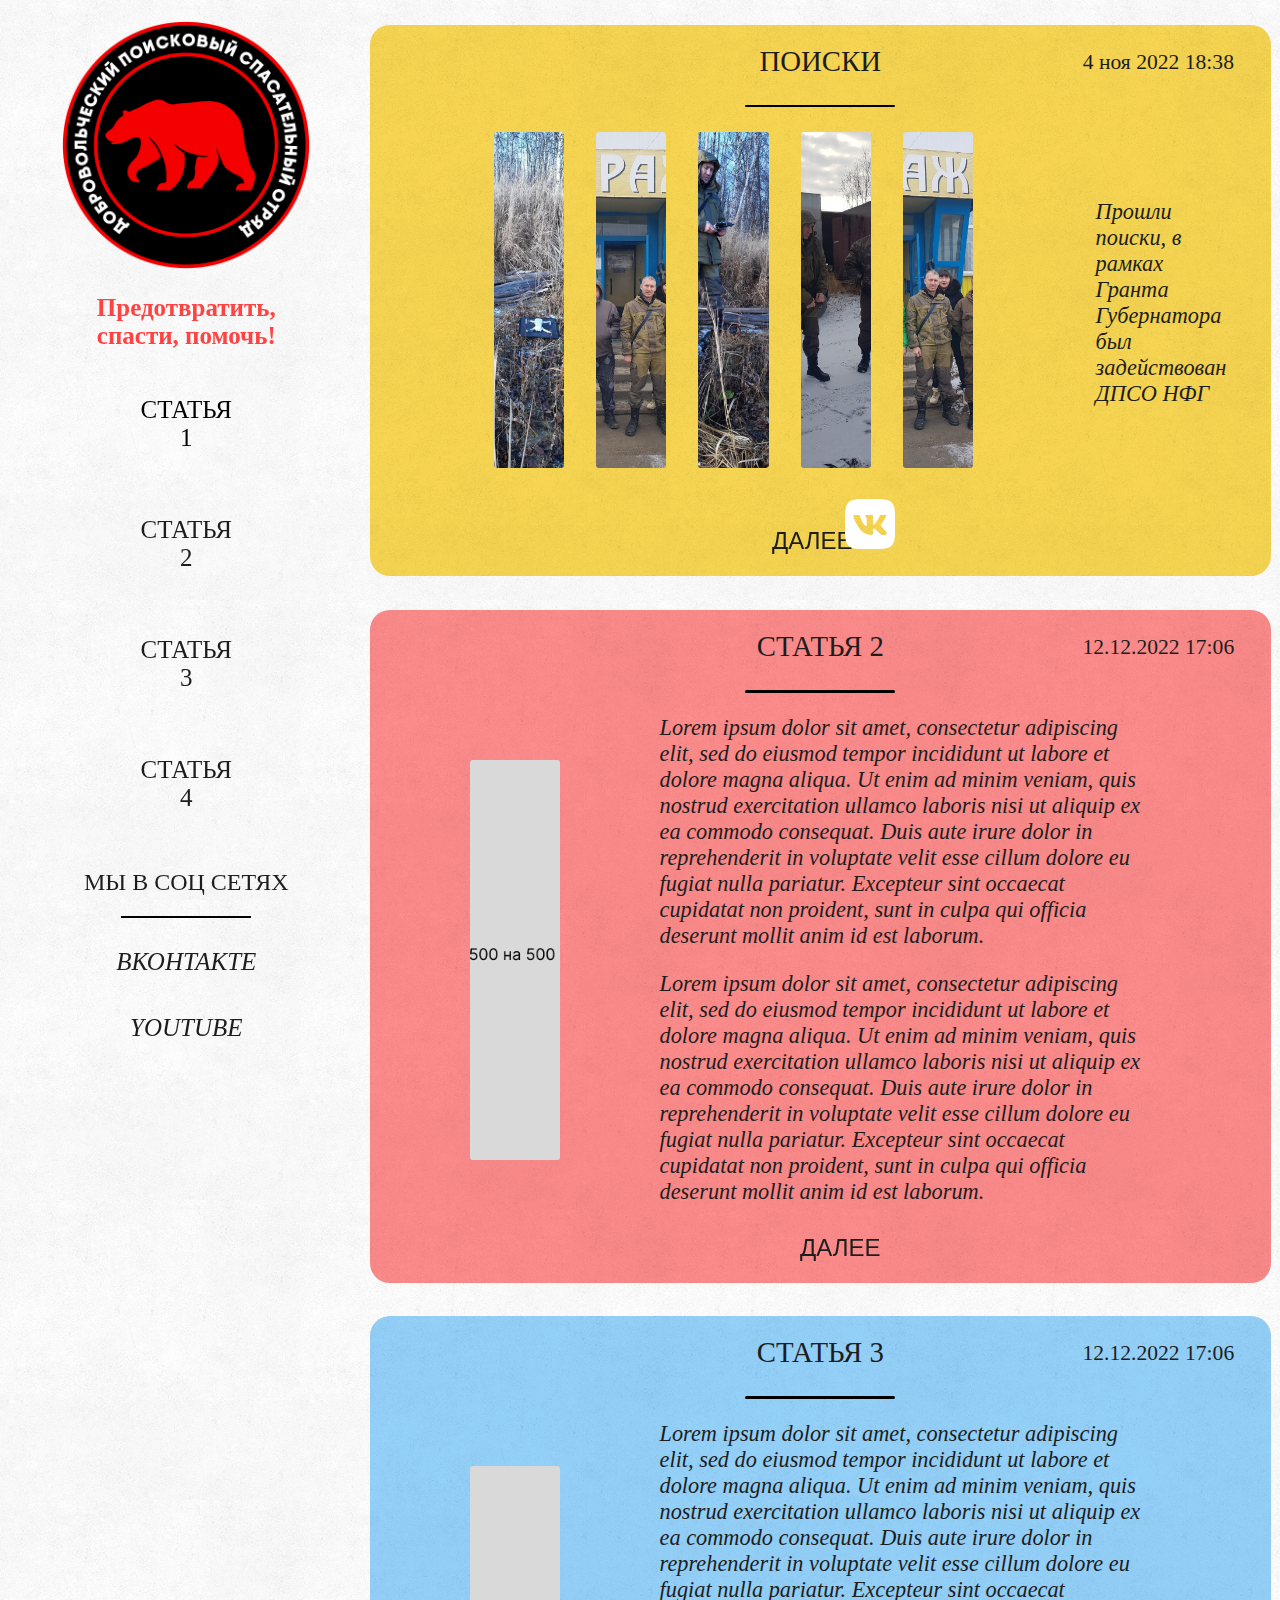
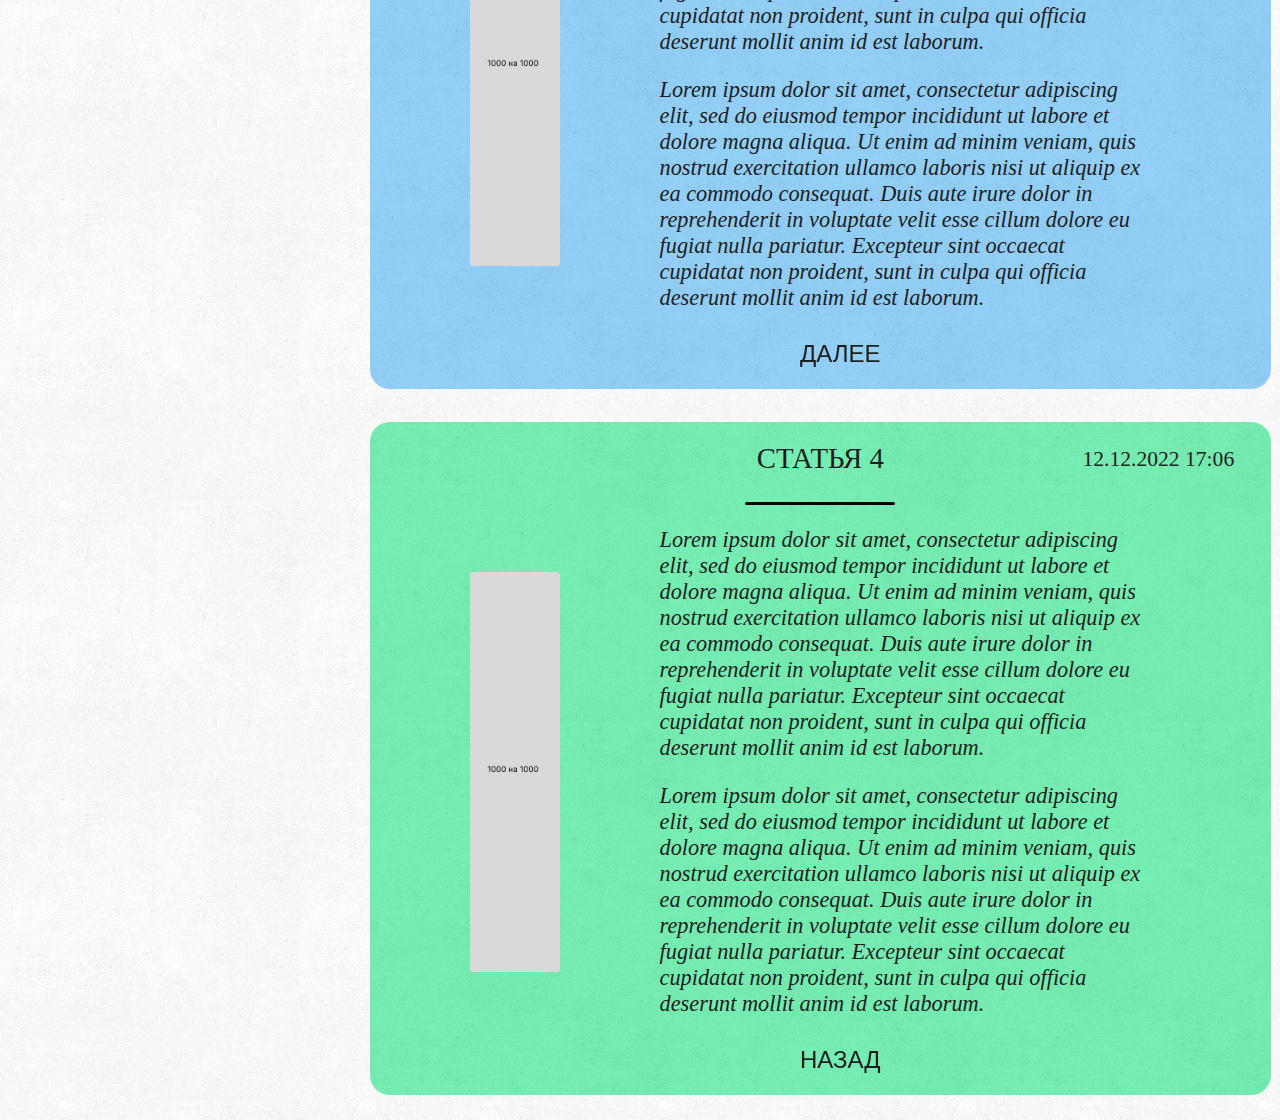
==== commit cc865c24: "fix" ====
--- a/index.html
+++ b/index.html
@@ -5,7 +5,7 @@
     <meta http-equiv="X-UA-Compatible" content="IE=edge">
     <meta name="viewport" content="width=device-width">
     
-    <title>14 школа</title>
+    <title>Поиск Нефтеюганск</title>
     <script src="js/jquery.js"></script>
     <link rel="stylesheet" href="css/style.css">
     <link rel="SHORTCUT ICON" href="image/favicon.ico" type="image/x-icon">
@@ -46,7 +46,8 @@
         <section class="content">
             <section class="first section">
                 <header>
-                    <img class="logo" src="image/logo.webp" width="200" alt="pic">
+                    <img class="logo" src="image/logo.png" width="250" alt="pic">
+                    <h4 class="deviz">Предотвратить, спасти, помочь!</h4>
                     <nav>
                         <ul>
                             <li class="link-c menu_list">
@@ -71,8 +72,8 @@
                         <ul class="footer-list">
                             <li class="footer-name">МЫ В СОЦ СЕТЯХ</li>
                             <hr class="line footer">
-                            <li class="footer-item"><a href="https://vk.com/public211846048" class="link" target="_blank">ВКОНТАКТЕ</a></li>
-                            <li class="footer-item last"><a href="" class="link" target="_blank">ССЫЛКА</a></li>
+                            <li class="footer-item"><a href="https://vk.com/heart_of_ugra" class="link" target="_blank">ВКОНТАКТЕ</a></li>
+                            <li class="footer-item last"><a href="https://www.youtube.com/channel/UCQjTSoXJCNLaiKRzbfboE7w" class="link" target="_blank">YOUTUBE</a></li>
                         </ul>
                     </footer>
                 </header>
@@ -81,24 +82,24 @@
                 <main>
                     <article class="block">
                         <div id="1" class="info card first">
-                            <h1 class="title">СТАТЬЯ 1</h1>
-                            <h2 class="title date">12.12.2022 17:06</h2>
+                            <h1 class="title">ПОИСКИ</h1>
+                            <h2 class="title date">4 ноя 2022 18:38</h2>
                             <hr class="line card">
                             <div class="container-card">
-                                <img src="image/1.png" width="400" height="400" alt="pic" class="pic-c">
+                                <div class="grid">
+                                    <img src="image/posts/1.jpeg" alt="pic" class="pic-c">
+                                    <img src="image/posts/2.jpeg" alt="pic" class="pic-c">
+                                    <img src="image/posts/3.jpeg" alt="pic" class="pic-c">
+                                    <img src="image/posts/4.jpeg" alt="pic" class="pic-c">
+                                    <img src="image/posts/5.jpeg" alt="pic" class="pic-c">
+                                </div>
                                 <div class="p">
-                                    <p>Lorem ipsum dolor sit amet, consectetur adipiscing elit, sed do eiusmod tempor incididunt ut labore et dolore magna aliqua. Ut enim ad minim veniam, quis nostrud exercitation ullamco laboris nisi ut aliquip ex ea commodo consequat. Duis aute irure dolor in reprehenderit in voluptate velit esse cillum dolore eu fugiat nulla pariatur. Excepteur sint occaecat cupidatat non proident, sunt in culpa qui officia deserunt mollit anim id est laborum.</p>
-                                    <p>Lorem ipsum dolor sit amet, consectetur adipiscing elit, sed do eiusmod tempor incididunt ut labore et dolore magna aliqua. Ut enim ad minim veniam, quis nostrud exercitation ullamco laboris nisi ut aliquip ex ea commodo consequat. Duis aute irure dolor in reprehenderit in voluptate velit esse cillum dolore eu fugiat nulla pariatur. Excepteur sint occaecat cupidatat non proident, sunt in culpa qui officia deserunt mollit anim id est laborum.</p>
+                                    <p>Прошли поиски, в рамках Гранта Губернатора был задействован ДПСО НФГ</p>
                                 </div>
                             </div>
                             <button class="button" type="button"><a href="#2" class="link">ДАЛЕЕ</a></button>
+                            <a href="vk.com" class="vk"><img src="image/vk.png" class="vk_img"></a>
                         </div>   
-    
-                        <div class="info interractive">
-                            <button type="button" class="interractive-button"><img class="icon" src="image/like2.png"  alt="image"></button>
-                            <button type="button" class="interractive-button"><img class="icon" src="image/comment2.png" alt="image"></button>
-                            <button type="button" class="interractive-button"><img class="icon-share" src="image/share2.png" alt="image"></button>
-                        </div>
                     </article>
                     <article class="block">
                         <div id="2" class="info card second">
@@ -113,11 +114,6 @@
                                 </div>
                             </div>
                             <button class="button" type="button"><a href="#3" class="link">ДАЛЕЕ</a></button>
-                        </div>   
-                        <div class="info interractive" id="interractive">
-                            <button type="button" class="interractive-button"><img class="icon" src="image/like2.png"  alt="image"></button>
-                            <button type="button" class="interractive-button"><img class="icon" src="image/comment2.png" alt="image"></button>
-                            <button type="button" class="interractive-button"><img class="icon-share" src="image/share2.png" alt="image"></button>
                         </div>
                     </article>
                     <article class="block">
@@ -133,12 +129,7 @@
                                 </div>
                             </div>
                             <button class="button" type="button"><a href="#4" class="link">ДАЛЕЕ</a></button>
-                        </div>   
-                        <div class="info interractive">
-                                <button type="button" class="interractive-button"><img class="icon" src="image/like2.png"  alt="image"></button>
-                                <button type="button" class="interractive-button"><img class="icon" src="image/comment2.png" alt="image"></button>
-                                <button type="button" class="interractive-button"><img class="icon-share" src="image/share2.png" alt="image"></button>
-                        </div>
+                        </div> 
                     </article>
                     <article class="block">
                         <div id="4" class="info card fourth">
@@ -154,11 +145,6 @@
                             </div>
                             <button class="button" type="button"><a href="#1" class="link">НАЗАД</a></button>
                         </div>   
-                        <div class="info interractive">
-                                <button type="button" class="interractive-button"><img class="icon" src="image/like2.png"  alt="image"></button>
-                                <button type="button" class="interractive-button"><img class="icon" src="image/comment2.png" alt="image"></button>
-                                <button type="button" class="interractive-button"><img class="icon-share" src="image/share2.png" alt="image"></button>
-                        </div>
                     </article>
                 </main>
             </section>
--- a/css/style.css
+++ b/css/style.css
@@ -132,6 +132,8 @@
     color: inherit;
     font-size: inherit;
     border: none;
+    position: relative;
+    left: 20px;
 }
 
 /*Боковое меню*/
@@ -145,9 +147,14 @@
 .logo{
     max-width: 100%;
     max-height: 100%;
-    height: 180px;
+    height: 250px;
     margin-bottom: -15px;
     object-fit: cover;/*нужно для лучшего отображение изображения(хоть и улучшает это чуть-чуть)*/
+}
+
+.deviz{
+    color: #ff4343;
+    font-family: 'Bradley Hand', cursive;
 }
 
 .footer-list{
@@ -246,16 +253,37 @@
 
 .pic-c{
     object-fit: cover;
-    max-width: 100%;
+    max-width: 10%;
     min-height: 14em;
-    margin-left: 1em;
-    border: 1.5px solid var(--bordercolor);      
-    border-radius: 10px;
+    margin: 1em 0 1em 1em;
+    border: 0.5px solid var(--bordercolor);      
+    border-radius: 4px;
 }
 
 .pic-c img{
-    max-width: 100%;
-}
+    max-width: 10px;
+}
+
+.vk{
+    
+    display: inline-block;
+    position: relative;
+}
+
+.vk_img{
+    max-width: 50px;
+
+}
+
+/*.grid {
+    max-width: 710px;
+    margin: 10px auto;
+    display: grid;
+    grid-template-columns: repeat(3, 1fr);
+    grid-gap: 10px;
+    grid-auto-rows: 200px;
+    grid-auto-flow: dense;
+}*/
 
 p{
     text-align: left;
@@ -274,27 +302,6 @@
 
 .info{
     float: left;
-}
-
-
-.block:hover .interractive{
-    transform: translate(-10px, 0); 
-    opacity: 1;
-}
-
-.interractive{
-    display: flex;
-    flex-direction: column;
-    transform: translate(-70px, 0);
-    transition: 0.3s ease;
-    opacity: 0;
-}
-
-.interractive-button{
-    background-color: #00ffff00;
-    margin: 5.2em 0em 0 1.5em;
-    max-height: 98px;
-    max-width: 98px;
 }
 
 .icon{
@@ -401,21 +408,6 @@
 }
 
 @media (max-width: 1406px) {
-    .interractive{
-        flex-direction: initial;
-        margin-bottom: -140px;
-        transform: translate(0px, -400px);
-    }
-
-    .block:hover .interractive{
-        transform: translate(0px, -230px);
-        opacity: 1;
-    }
-
-    .interractive-button{
-        /*padding: 5.5em 4em 0em 4em;*/
-        margin: 11em 3em -2em 3em;
-    }
 
     .container-card {
         max-width: 100%;
@@ -489,6 +481,10 @@
 }
 
 @media (max-width: 768px) {
+
+    p{
+        text-align: center;
+    }
 
     html{
         scroll-padding-top: 80px;
@@ -596,16 +592,9 @@
     .button{
         font-size: 30px;
     }
-}
-
-@media (max-width: 767px){
-    .content{
-        padding: 70px 0px 0px 0px;
-        justify-content: normal;
-    }
 
     .block{
-        width: 99%;
+        max-width: 200%;
     }
 
     .title.date{
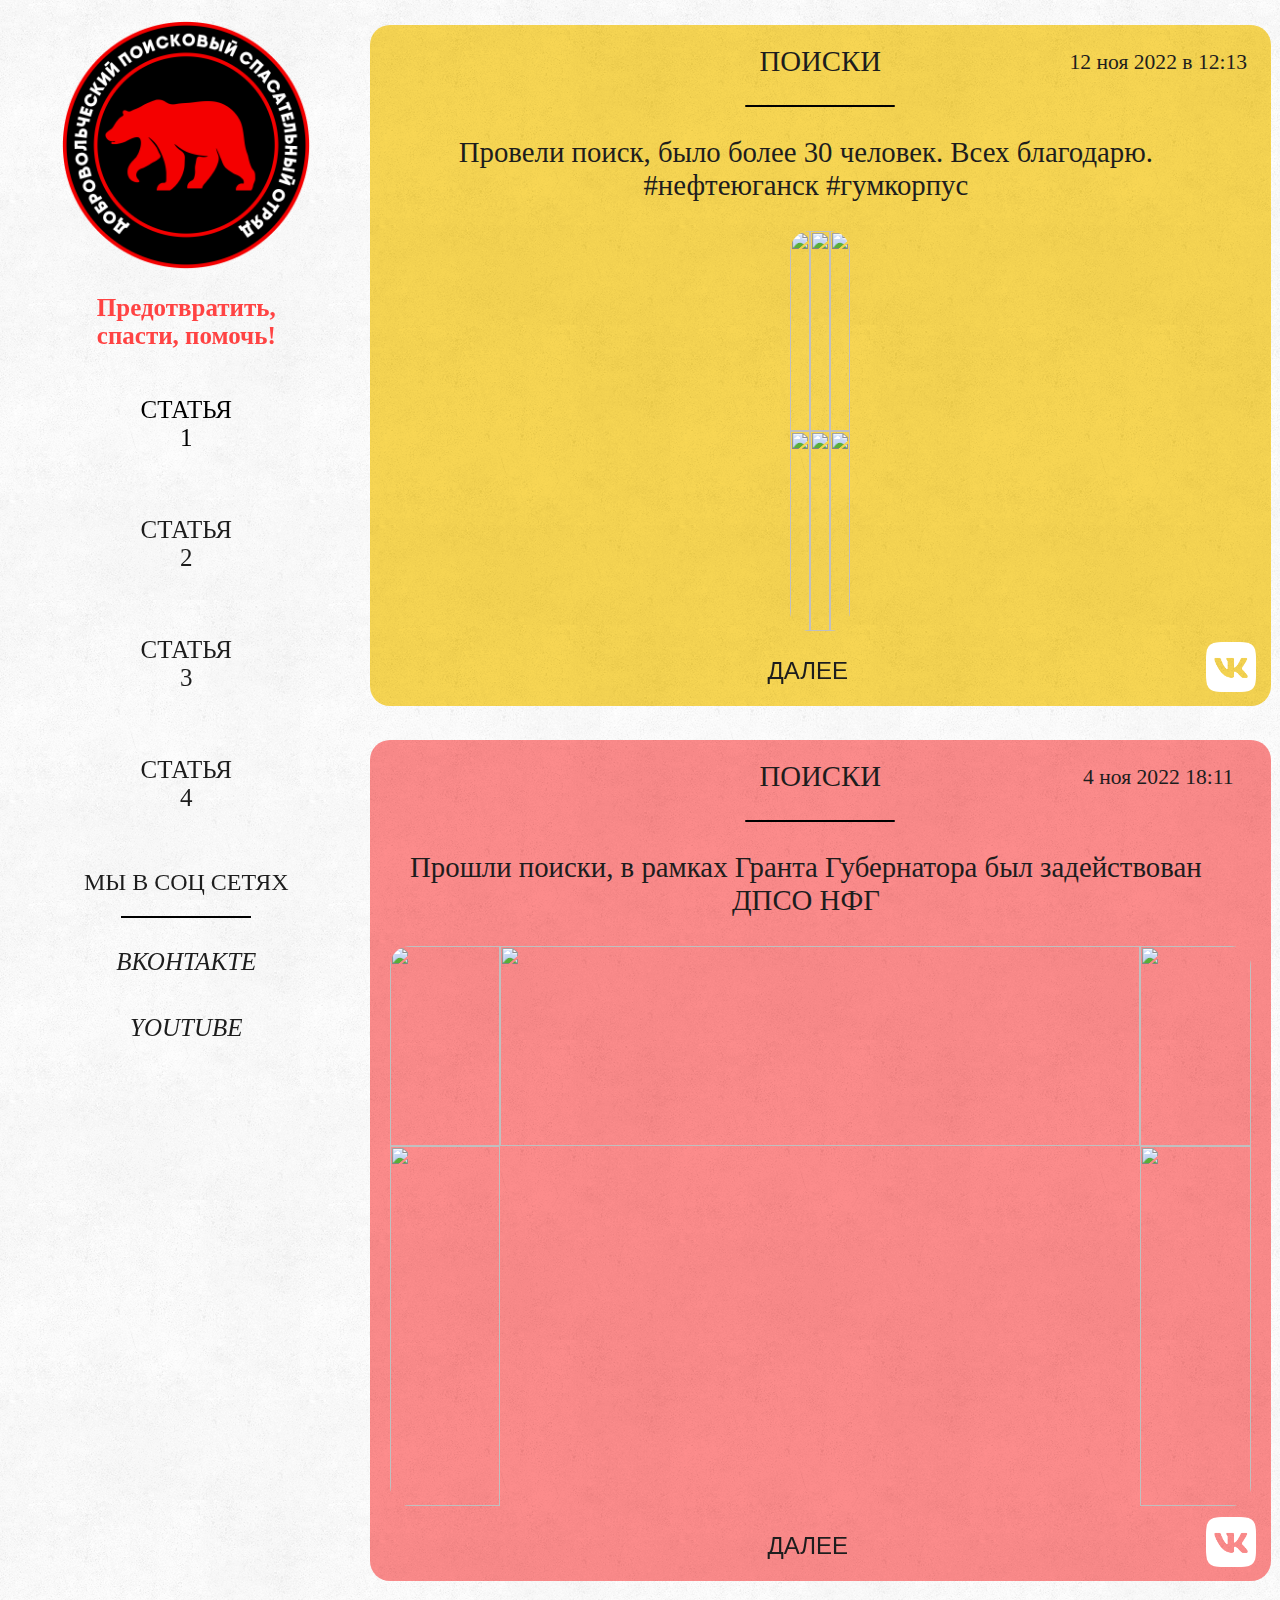
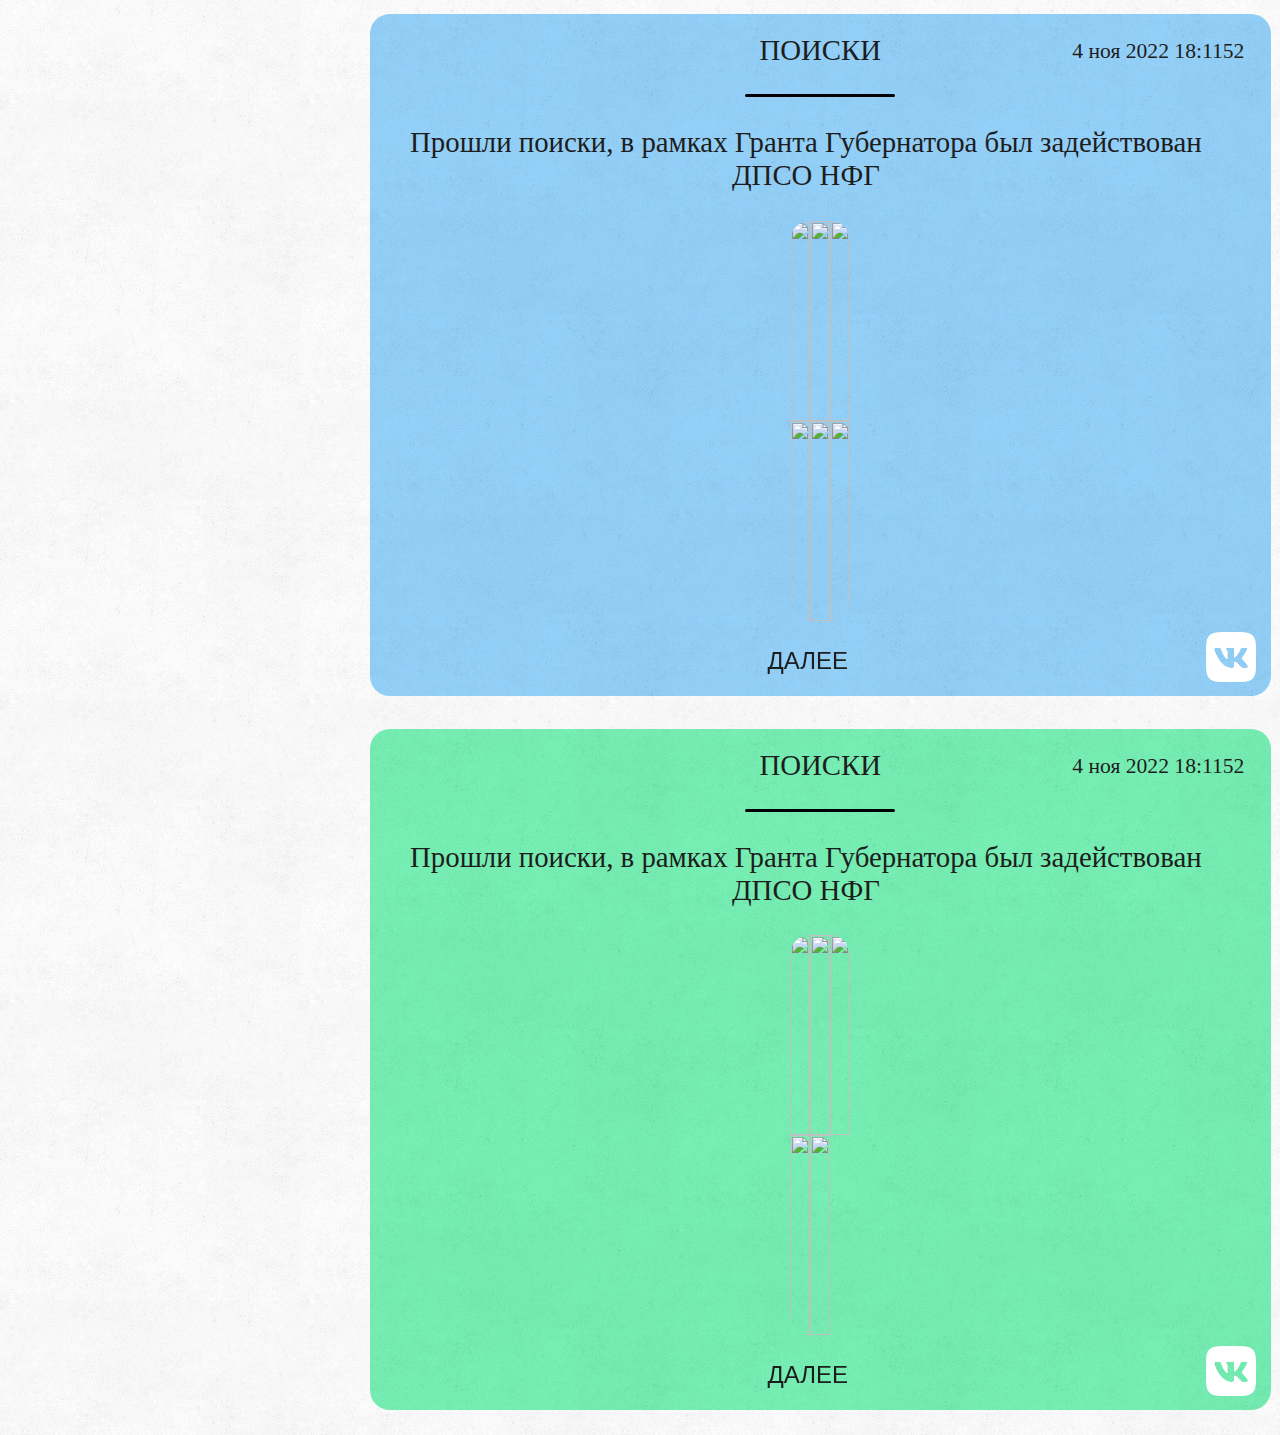
==== commit 9283b5e9: "add" ====
--- a/index.html
+++ b/index.html
@@ -83,67 +83,88 @@
                     <article class="block">
                         <div id="1" class="info card first">
                             <h1 class="title">ПОИСКИ</h1>
-                            <h2 class="title date">4 ноя 2022 18:38</h2>
+                            <h2 class="title date">12 ноя 2022 в 12:13</h2>
                             <hr class="line card">
                             <div class="container-card">
                                 <div class="grid">
-                                    <img src="image/posts/1.jpeg" alt="pic" class="pic-c">
-                                    <img src="image/posts/2.jpeg" alt="pic" class="pic-c">
-                                    <img src="image/posts/3.jpeg" alt="pic" class="pic-c">
-                                    <img src="image/posts/4.jpeg" alt="pic" class="pic-c">
-                                    <img src="image/posts/5.jpeg" alt="pic" class="pic-c">
+                                    <img src="https://sun9-east.userapi.com/sun9-34/s/v1/ig2/rLHE0XDqgeBpR7XfR0K2Qn--t2Iwz94gxz9TW8SHEFoGmI0syKduOLRLnS6vx634MIzKu_6M1YYDtCswr4vQmK2G.jpg?size=1600x1200&quality=95&type=album">
+                                    <img src="https://sun9-east.userapi.com/sun9-26/s/v1/ig2/fYJMr9jveNpOcOHj15cJf49mZgGemEuCHupS26lgY75xmmBwqnQC9uqib8Qm01hiz4IeHbWWsvsIWcCyELSxWVt7.jpg?size=1600x1200&quality=95&type=album">
+                                    <img src="https://sun9-east.userapi.com/sun9-76/s/v1/ig2/IQPFdCbosMXtarDsJjHNazBYxB84_ofzaQQhK7GPDKcW4zMtTWRdCycHy39ZdA-4f_d8ifV7umcMIZE6bSfAUxGs.jpg?size=1600x1200&quality=95&type=album">
+                                    <img src="https://sun9-east.userapi.com/sun9-30/s/v1/ig2/0KACUkTGe3DavQuYmtPLQTnkc1BXLLfaOIDEwJtF1np5v8F5xXHLUGFYP6ShrBXTxyDXXjs4KaT2OnGtRHoxVSiO.jpg?size=1600x1200&quality=95&type=album">
+                                    <img src="https://sun9-west.userapi.com/sun9-14/s/v1/ig2/Se7lWFrCMldnJMOZ55SeUpBGEYWIdVwyZzX4ZN8THVpMAuj94nsv8D-XqxKri8po1J5plRiSlNsyCmWF7BKtn4OG.jpg?size=1600x1200&quality=95&type=album">
+                                    <img src="https://sun9-west.userapi.com/sun9-12/s/v1/ig2/ZOmOEiVu43_2V4gaWOQReLzedJTqP1IXA3Vxx-ep_zal84r8Yxvde-yIC_-3uszo3zp6lnY6AQHvwstz9atudDNG.jpg?size=1200x1600&quality=95&type=album">
+                                </div>
+                                <div class="p">
+                                    <p>Провели поиск, было более 30 человек. Всех благодарю. #нефтеюганск #гумкорпус</p>
+                                </div>
+                            </div>
+                            <button class="button" type="button"><a href="#2" class="link">ДАЛЕЕ</a></button>
+                            <a href="https://vk.com/heart_of_ugra?w=wall-204962426_670" class="vk" target="_blank"><img src="image/vk.png" class="vk_img"></a>
+                        </div>   
+                    </article>
+                    <article class="block">
+                        <div id="2" class="info card second">
+                            <h1 class="title">ПОИСКИ</h1>
+                            <h2 class="title date">4 ноя 2022 18:11</h2>
+                            <hr class="line card">
+                            <div class="container-card">
+                                <div class="grid">
+                                    <img src="https://sun9-west.userapi.com/sun9-62/s/v1/ig2/_i2TKEIctHYZOv5cNJ9SyvRx-tshCSBD_nSharD1D6JwpejY5_bZy1n5HSc6II7uawgAZZiq-Ep4Zvb_PEDxQ_bR.jpg?size=1600x1200&quality=95&type=album">
+                                    <img src="https://sun9-west.userapi.com/sun9-48/s/v1/ig2/09tGjjRMO_Hmh0aWUAbI9JZSOxNbEX5evUVWp-W7dRiyx2PJSHMztsJQlGb1UiXW3Xy7PYFfJnXVs3nmCSlrvzlQ.jpg?size=1600x1200&quality=95&type=album">
+                                    <img src="https://sun9-north.userapi.com/sun9-80/s/v1/ig2/7ey5RWWFVJ9_Xwwg--ODnQtr5r1cdvx7x9xIDteYQlZfkYzKDDP7DWFy2eWAq0y_ylNAfvGMYZHwWx9kldqQPFmk.jpg?size=1600x1200&quality=95&type=album">
+                                    <img src="https://sun9-north.userapi.com/sun9-78/s/v1/ig2/NJHvGX7-Ip3MiSjj53EawdssIpqokqHthlWp6OE6dIjUt8wLAijzMmOAsROBx_6KoUPjlAr0pl5eoTjjk6BHiUbe.jpg?size=864x1152&quality=95&type=album">
+                                    <iframe src="https://vk.com/video_ext.php?oid=-216262291&id=456239035&hash=50446c449e7feae1" width="640" height="360" frameborder="0" allowfullscreen="1" allow="autoplay; encrypted-media; fullscreen; picture-in-picture"></iframe>
+                                    <img src="https://sun9-east.userapi.com/sun9-23/s/v1/ig2/MUB7_zPa8w0c3cu6t9ndwzoTS_SMudCBLoc4iIt_RNit27vg7v05su_1zi0-Ob2To2W47gkCAOIowfO9LjwgbVU5.jpg?size=864x1152&quality=95&type=album">
+                                </div>
+                                <div class="p">
+                                    <p>Прошли поиски, в рамках Гранта Губернатора был задействован ДПСО НФГ</p>
+                                </div>
+                            </div>
+                            <button class="button" type="button"><a href="#3" class="link">ДАЛЕЕ</a></button>
+                            <a href="https://vk.com/gumkorpus86?w=wall-216262291_72%2Fall" class="vk" target="_blank"><img src="image/vk.png" class="vk_img"></a>
+                        </div>
+                    </article>
+                    <article class="block">
+                        <div id="3" class="info card third">
+                            <h1 class="title">ПОИСКИ</h1>
+                            <h2 class="title date">4 ноя 2022 18:1152</h2>
+                            <hr class="line card">
+                            <div class="container-card">
+                                <div class="grid">
+                                    <img src="">
+                                    <img src="">
+                                    <img src="">
+                                    <img src="">
+                                    <img src="">
+                                    <img src="">
                                 </div>
                                 <div class="p">
                                     <p>Прошли поиски, в рамках Гранта Губернатора был задействован ДПСО НФГ</p>
                                 </div>
                             </div>
                             <button class="button" type="button"><a href="#2" class="link">ДАЛЕЕ</a></button>
-                            <a href="vk.com" class="vk"><img src="image/vk.png" class="vk_img"></a>
-                        </div>   
-                    </article>
-                    <article class="block">
-                        <div id="2" class="info card second">
-                            <h1 class="title">СТАТЬЯ 2</h1>
-                            <h2 class="title date">12.12.2022 17:06</h2>
-                            <hr class="line card">
-                            <div class="container-card">
-                                <img src="image/2.png" width="400" height="400" alt="pic" class="pic-c">
-                                <div class="p">
-                                    <p>Lorem ipsum dolor sit amet, consectetur adipiscing elit, sed do eiusmod tempor incididunt ut labore et dolore magna aliqua. Ut enim ad minim veniam, quis nostrud exercitation ullamco laboris nisi ut aliquip ex ea commodo consequat. Duis aute irure dolor in reprehenderit in voluptate velit esse cillum dolore eu fugiat nulla pariatur. Excepteur sint occaecat cupidatat non proident, sunt in culpa qui officia deserunt mollit anim id est laborum. </p>
-                                    <p>Lorem ipsum dolor sit amet, consectetur adipiscing elit, sed do eiusmod tempor incididunt ut labore et dolore magna aliqua. Ut enim ad minim veniam, quis nostrud exercitation ullamco laboris nisi ut aliquip ex ea commodo consequat. Duis aute irure dolor in reprehenderit in voluptate velit esse cillum dolore eu fugiat nulla pariatur. Excepteur sint occaecat cupidatat non proident, sunt in culpa qui officia deserunt mollit anim id est laborum.</p>
-                                </div>
-                            </div>
-                            <button class="button" type="button"><a href="#3" class="link">ДАЛЕЕ</a></button>
-                        </div>
-                    </article>
-                    <article class="block">
-                        <div id="3" class="info card third">
-                            <h1 class="title">СТАТЬЯ 3</h1>
-                            <h2 class="title date">12.12.2022 17:06</h2>
-                            <hr class="line card">
-                            <div class="container-card">
-                                <img src="image/3.png" width="400" height="400" alt="pic" class="pic-c">
-                                <div class="p">
-                                    <p>Lorem ipsum dolor sit amet, consectetur adipiscing elit, sed do eiusmod tempor incididunt ut labore et dolore magna aliqua. Ut enim ad minim veniam, quis nostrud exercitation ullamco laboris nisi ut aliquip ex ea commodo consequat. Duis aute irure dolor in reprehenderit in voluptate velit esse cillum dolore eu fugiat nulla pariatur. Excepteur sint occaecat cupidatat non proident, sunt in culpa qui officia deserunt mollit anim id est laborum.</p>
-                                    <p>Lorem ipsum dolor sit amet, consectetur adipiscing elit, sed do eiusmod tempor incididunt ut labore et dolore magna aliqua. Ut enim ad minim veniam, quis nostrud exercitation ullamco laboris nisi ut aliquip ex ea commodo consequat. Duis aute irure dolor in reprehenderit in voluptate velit esse cillum dolore eu fugiat nulla pariatur. Excepteur sint occaecat cupidatat non proident, sunt in culpa qui officia deserunt mollit anim id est laborum.</p>
-                                </div>
-                            </div>
-                            <button class="button" type="button"><a href="#4" class="link">ДАЛЕЕ</a></button>
+                            <a href="https://vk.com/gumkorpus86?w=wall-216262291_72%2Fall" class="vk" target="_blank"><img src="image/vk.png" class="vk_img"></a>
                         </div> 
                     </article>
                     <article class="block">
                         <div id="4" class="info card fourth">
-                            <h1 class="title">СТАТЬЯ 4</h1>
-                            <h2 class="title date">12.12.2022 17:06</h2>
+                            <h1 class="title">ПОИСКИ</h1>
+                            <h2 class="title date">4 ноя 2022 18:1152</h2>
                             <hr class="line card">
                             <div class="container-card">
-                                <img src="image/3.png" width="400" height="400" alt="pic" class="pic-c">
+                                <div class="grid">
+                                    <img src="">
+                                    <img src="">
+                                    <img src="">
+                                    <img src="">
+                                    <img src="">
+                                </div>
                                 <div class="p">
-                                    <p>Lorem ipsum dolor sit amet, consectetur adipiscing elit, sed do eiusmod tempor incididunt ut labore et dolore magna aliqua. Ut enim ad minim veniam, quis nostrud exercitation ullamco laboris nisi ut aliquip ex ea commodo consequat. Duis aute irure dolor in reprehenderit in voluptate velit esse cillum dolore eu fugiat nulla pariatur. Excepteur sint occaecat cupidatat non proident, sunt in culpa qui officia deserunt mollit anim id est laborum.</p>
-                                    <p>Lorem ipsum dolor sit amet, consectetur adipiscing elit, sed do eiusmod tempor incididunt ut labore et dolore magna aliqua. Ut enim ad minim veniam, quis nostrud exercitation ullamco laboris nisi ut aliquip ex ea commodo consequat. Duis aute irure dolor in reprehenderit in voluptate velit esse cillum dolore eu fugiat nulla pariatur. Excepteur sint occaecat cupidatat non proident, sunt in culpa qui officia deserunt mollit anim id est laborum.</p>
+                                    <p>Прошли поиски, в рамках Гранта Губернатора был задействован ДПСО НФГ</p>
                                 </div>
                             </div>
-                            <button class="button" type="button"><a href="#1" class="link">НАЗАД</a></button>
+                            <button class="button" type="button"><a href="#2" class="link">ДАЛЕЕ</a></button>
+                            <a href="https://vk.com/gumkorpus86?w=wall-216262291_72%2Fall" class="vk" target="_blank"><img src="image/vk.png" class="vk_img"></a>
                         </div>   
                     </article>
                 </main>
--- a/css/style.css
+++ b/css/style.css
@@ -204,6 +204,7 @@
     display: flex;
     max-width: 36em;
     align-items: center;
+    flex-direction: column-reverse;
 }
 
 
@@ -265,9 +266,8 @@
 }
 
 .vk{
-    
-    display: inline-block;
-    position: relative;
+    float: right;
+    margin: 1px 15px 0px 0px;
 }
 
 .vk_img{
@@ -275,28 +275,47 @@
 
 }
 
-/*.grid {
-    max-width: 710px;
-    margin: 10px auto;
+.grid {
     display: grid;
-    grid-template-columns: repeat(3, 1fr);
-    grid-gap: 10px;
-    grid-auto-rows: 200px;
-    grid-auto-flow: dense;
-}*/
+    margin: 0px 20px 10px 20px;
+    grid-template-columns: 1fr 1fr 1fr;
+    grid-auto-rows: minmax(200px, auto);
+    grid-area: grid;
+    grid-auto-columns: minmax(auto, auto);
+}
+
+.grid img{
+    object-fit: cover;
+    height: 100%;
+    width: 100%;
+}
+
+.grid img:first-child{
+    border-top-left-radius: 20px;
+}
+
+.grid img:nth-child(4){
+    border-bottom-left-radius: 20px;
+}
+
+.grid img:nth-child(3){
+    border-top-right-radius: 20px;
+}
+
+.grid img:nth-child(6){
+    border-bottom-right-radius: 20px;
+}
 
 p{
-    text-align: left;
-    max-width: 22em;
+    text-align: center;
     padding-left: 1em;
-    font-size: 0.93em;
-    font-style: italic;
+    font-size: 1.2em;
     padding-right: 2em;
 }
 
 .button { 
-    margin-bottom: 20px; 
-    margin-top: 5px; 
+    margin-bottom: 20px;
+    margin-top: 15px;
     background-color: transparent; 
 }
 
@@ -481,10 +500,6 @@
 }
 
 @media (max-width: 768px) {
-
-    p{
-        text-align: center;
-    }
 
     html{
         scroll-padding-top: 80px;
@@ -576,21 +591,19 @@
         top: 0;
     }
 
-    .container-card{
-        flex-direction: column-reverse;
-    }
-
     .pic-c {
         margin-bottom: 15px;
         margin-left: 0;
     }
 
     p{
-        font-size: 1em;
+        text-align: center;
+        font-size: 1.4em;
     }
 
     .button{
         font-size: 30px;
+        margin-top: 10px;
     }
 
     .block{
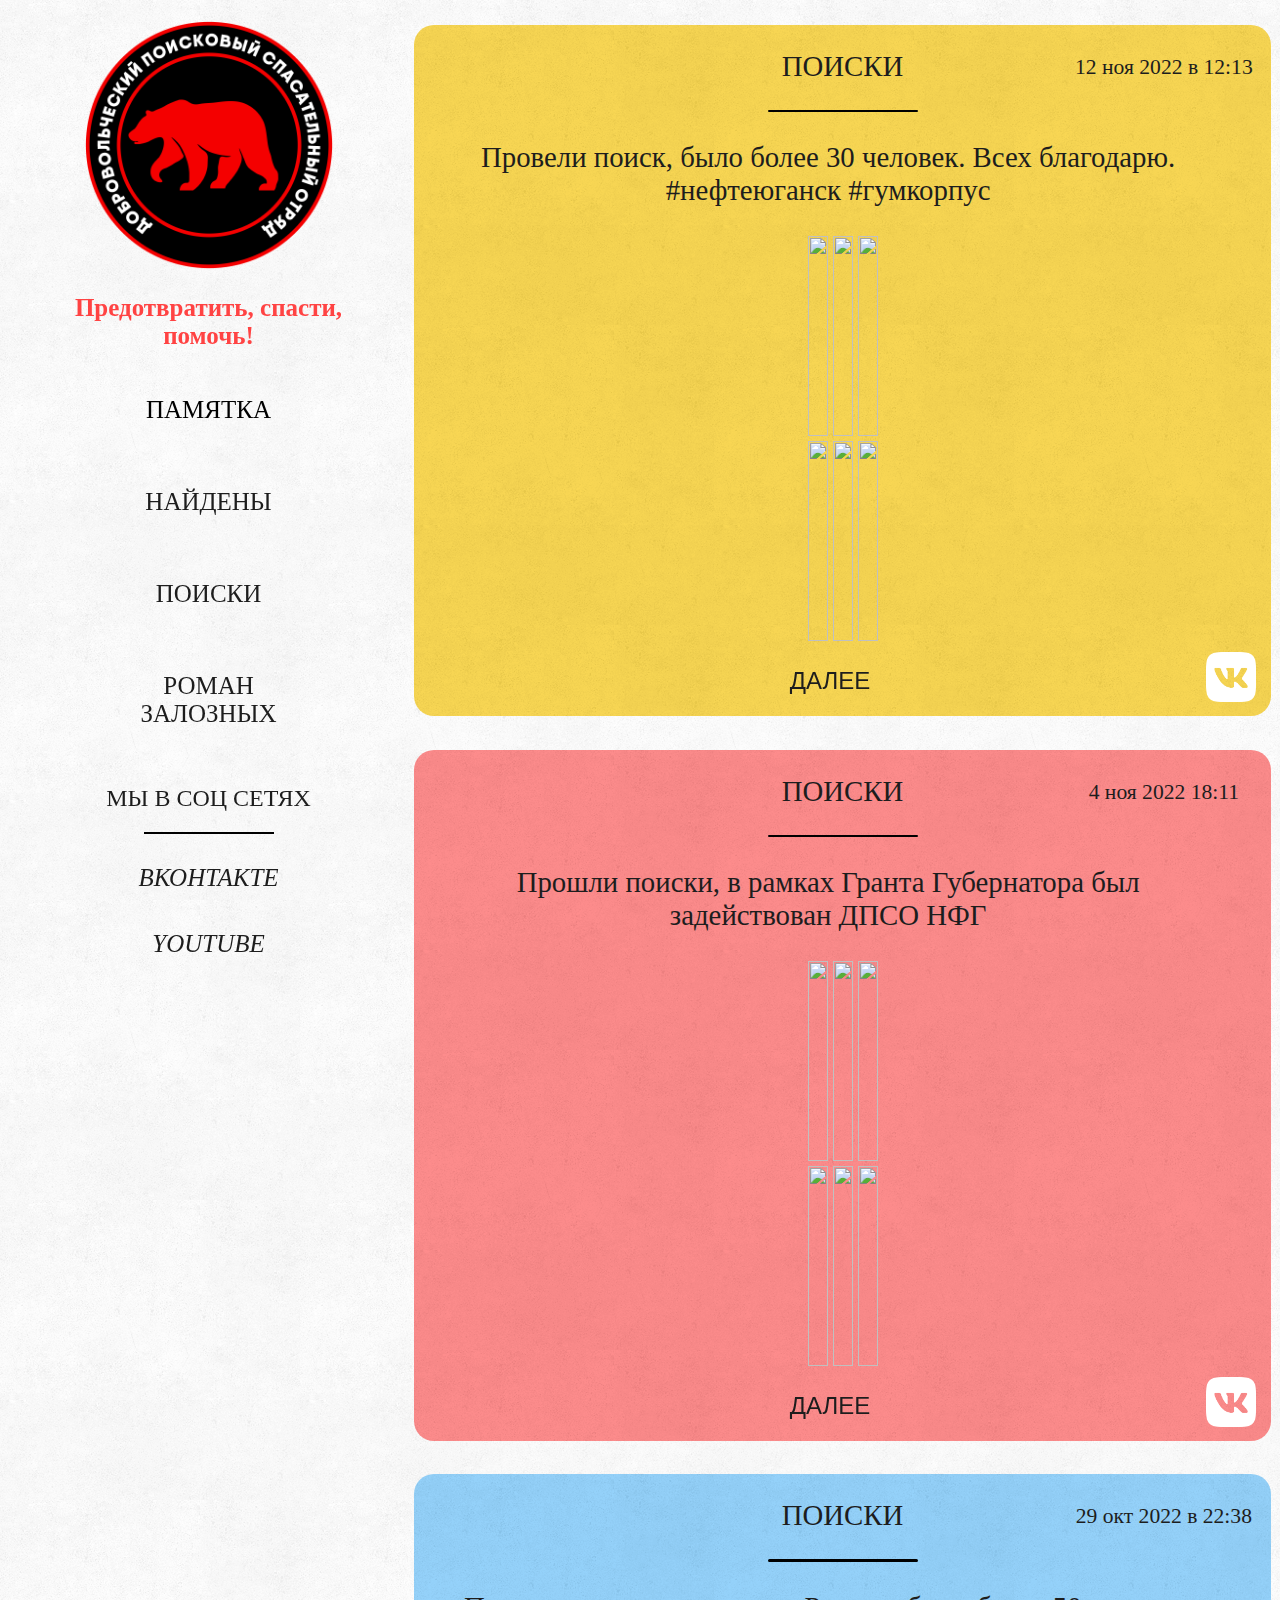
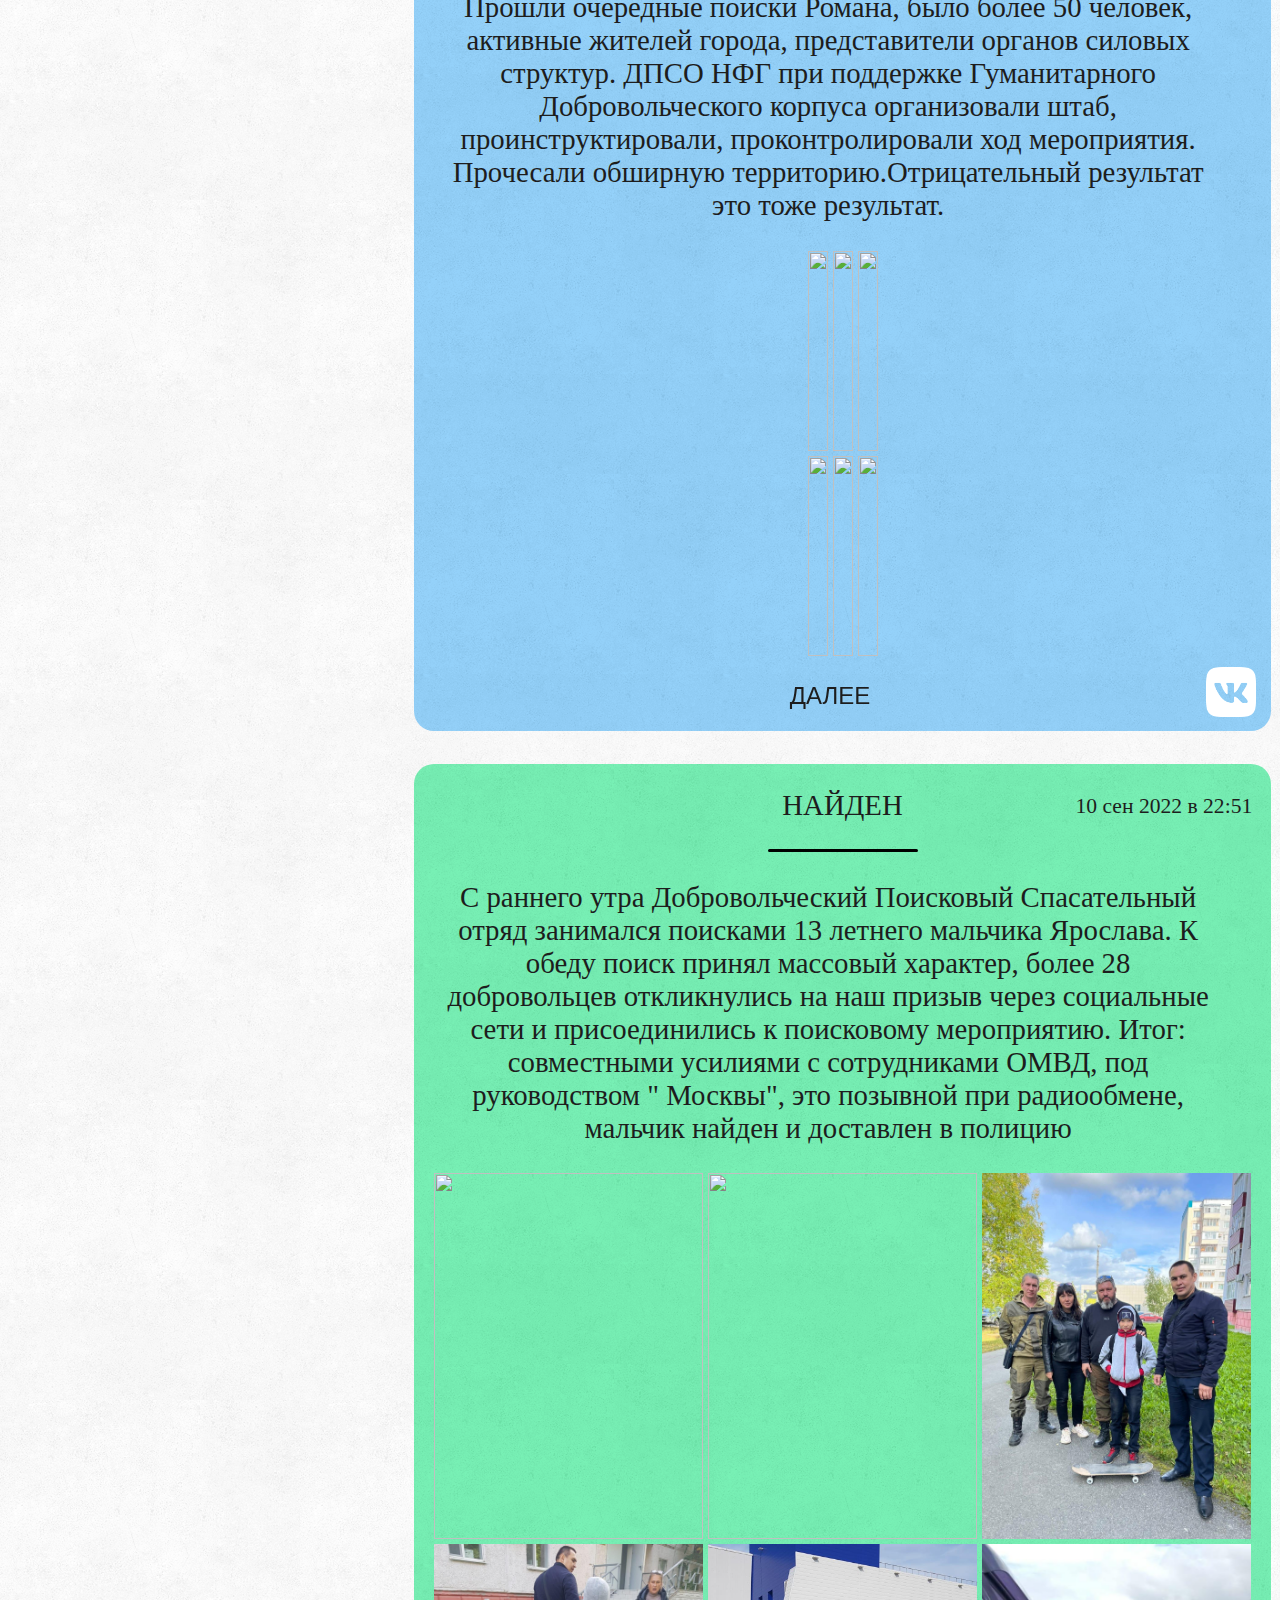
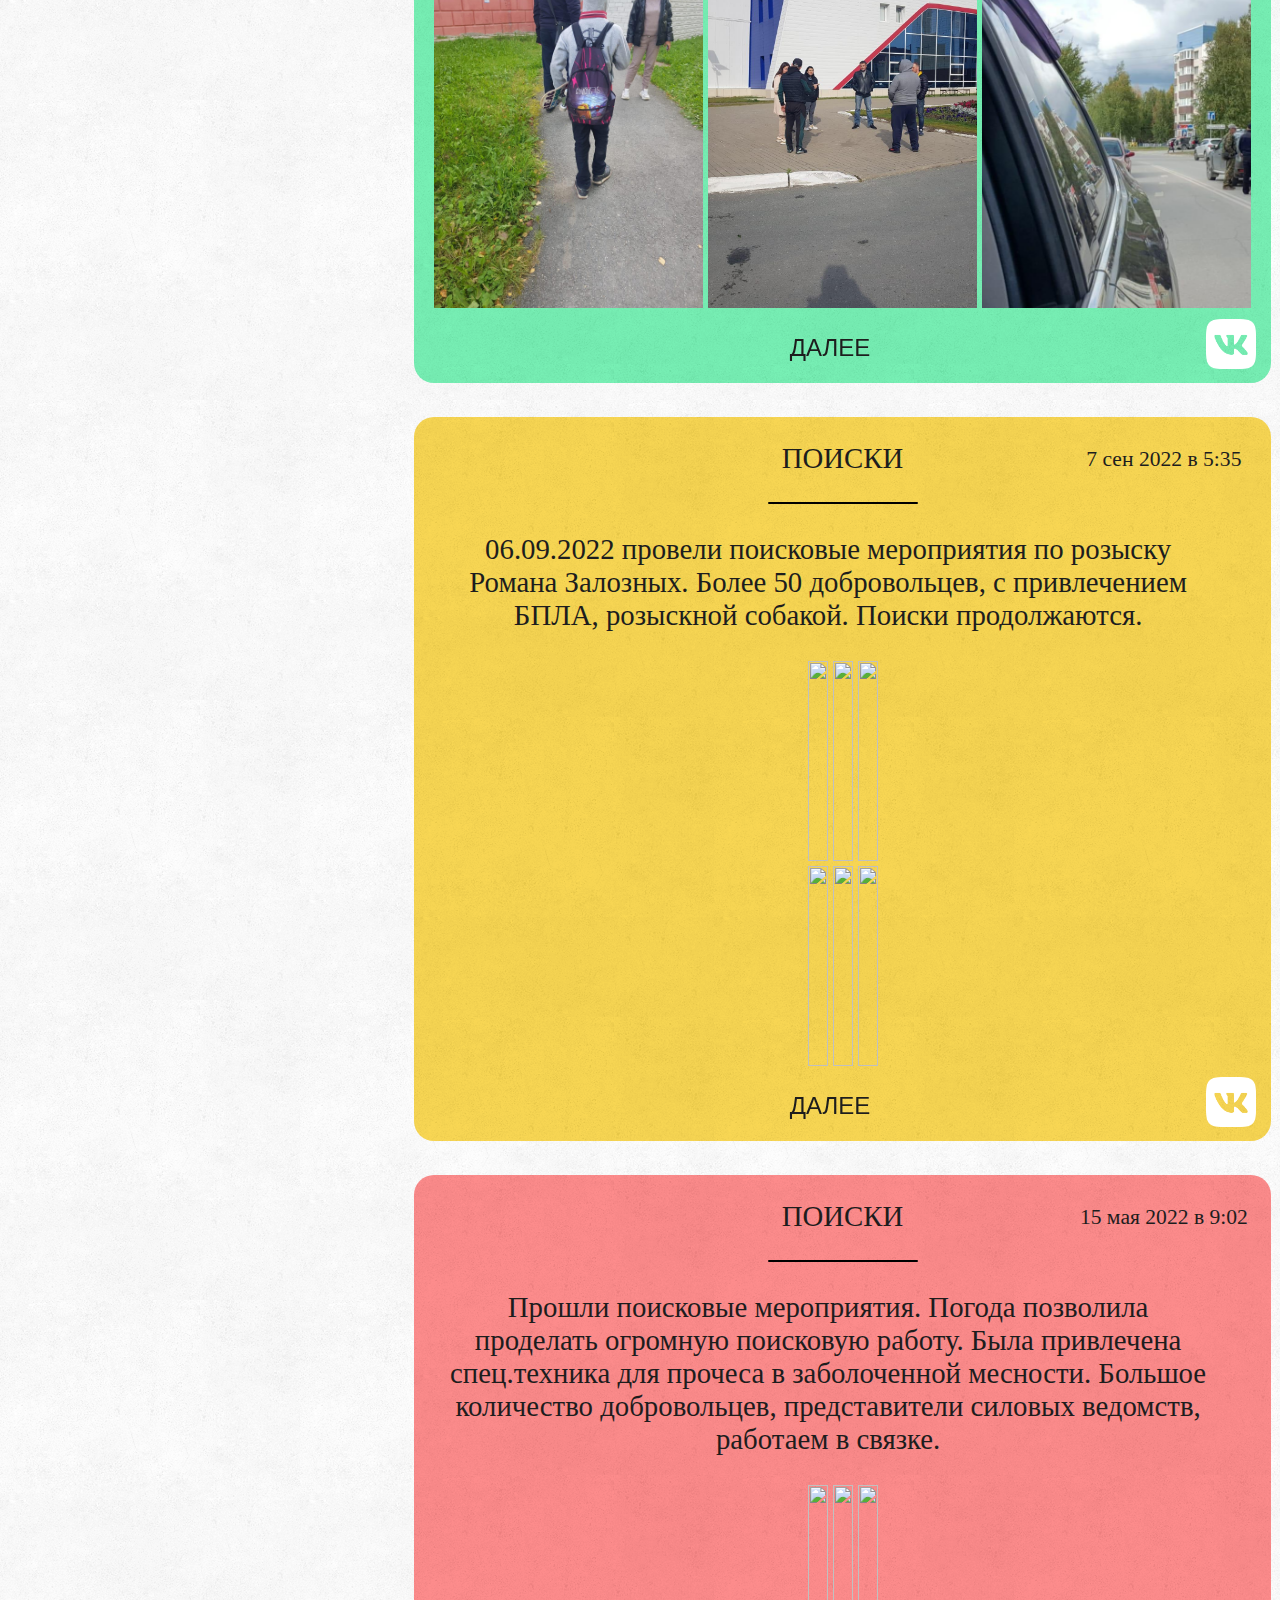
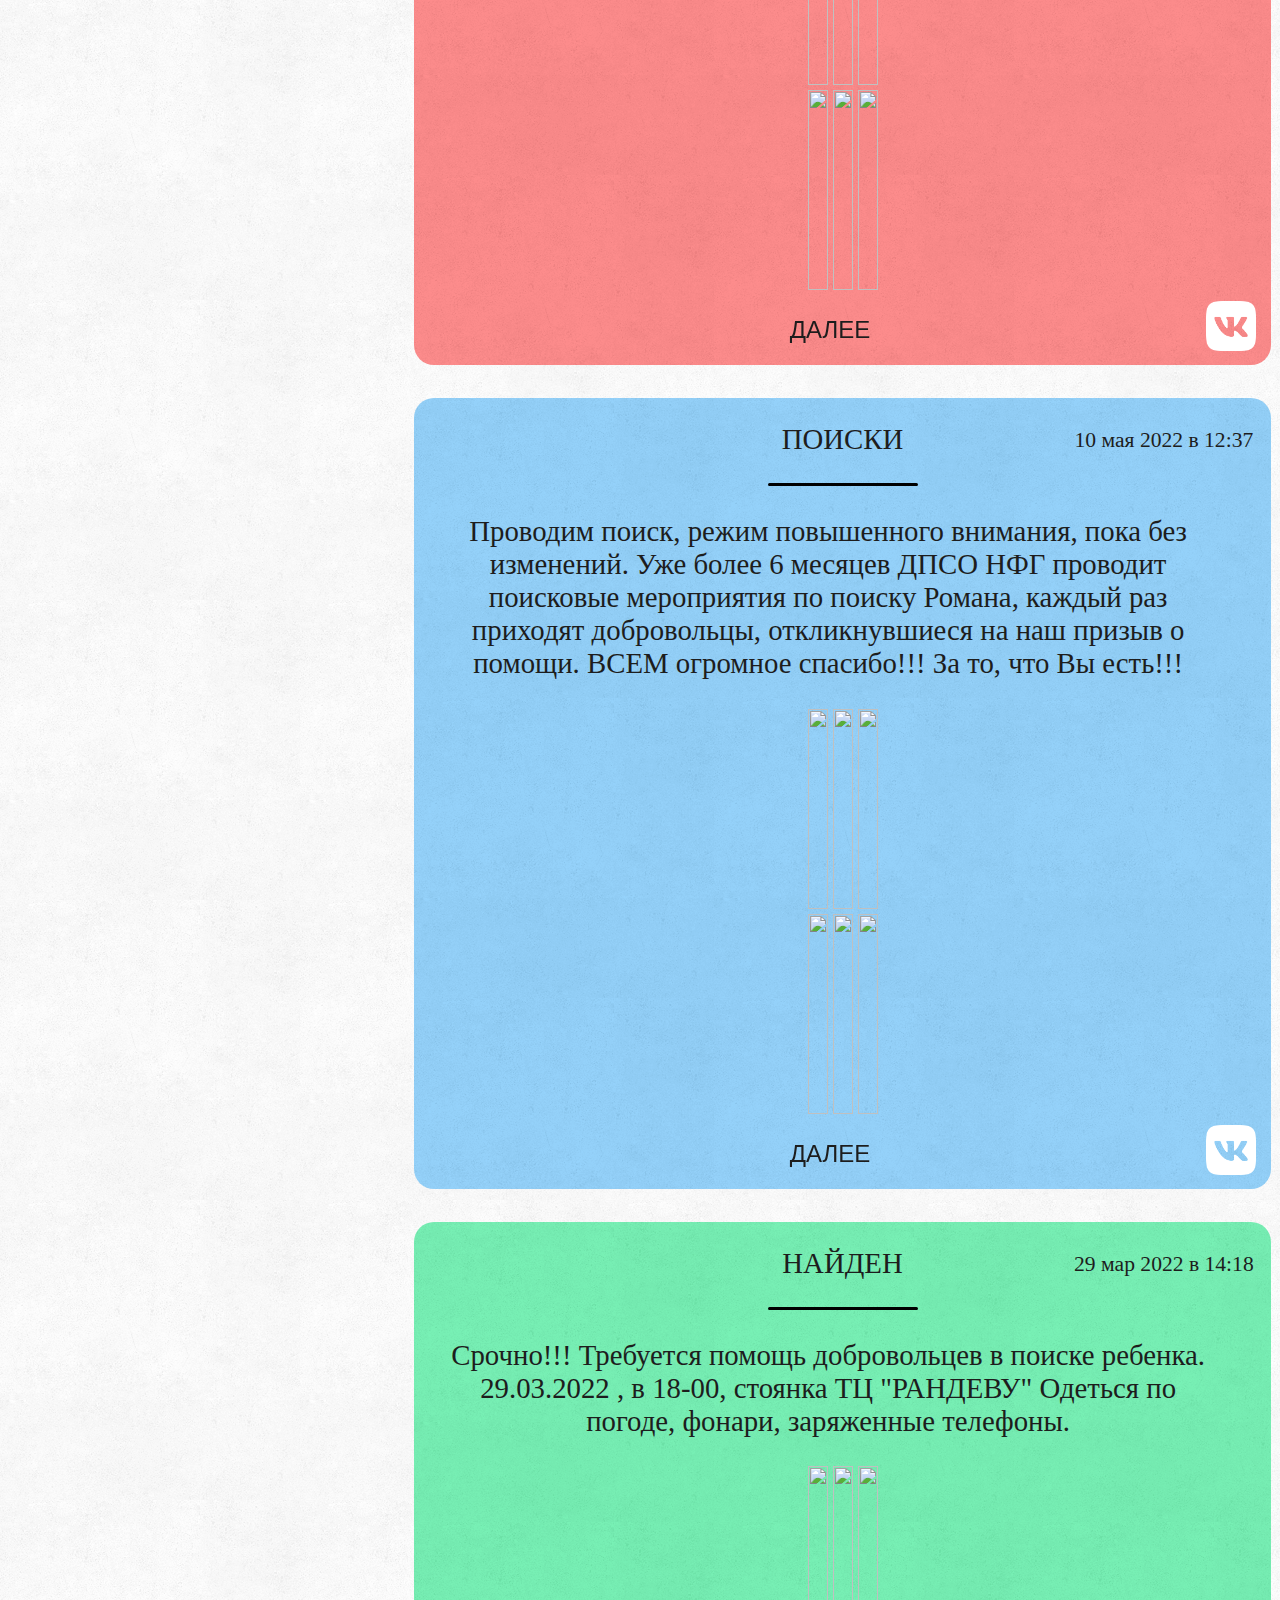
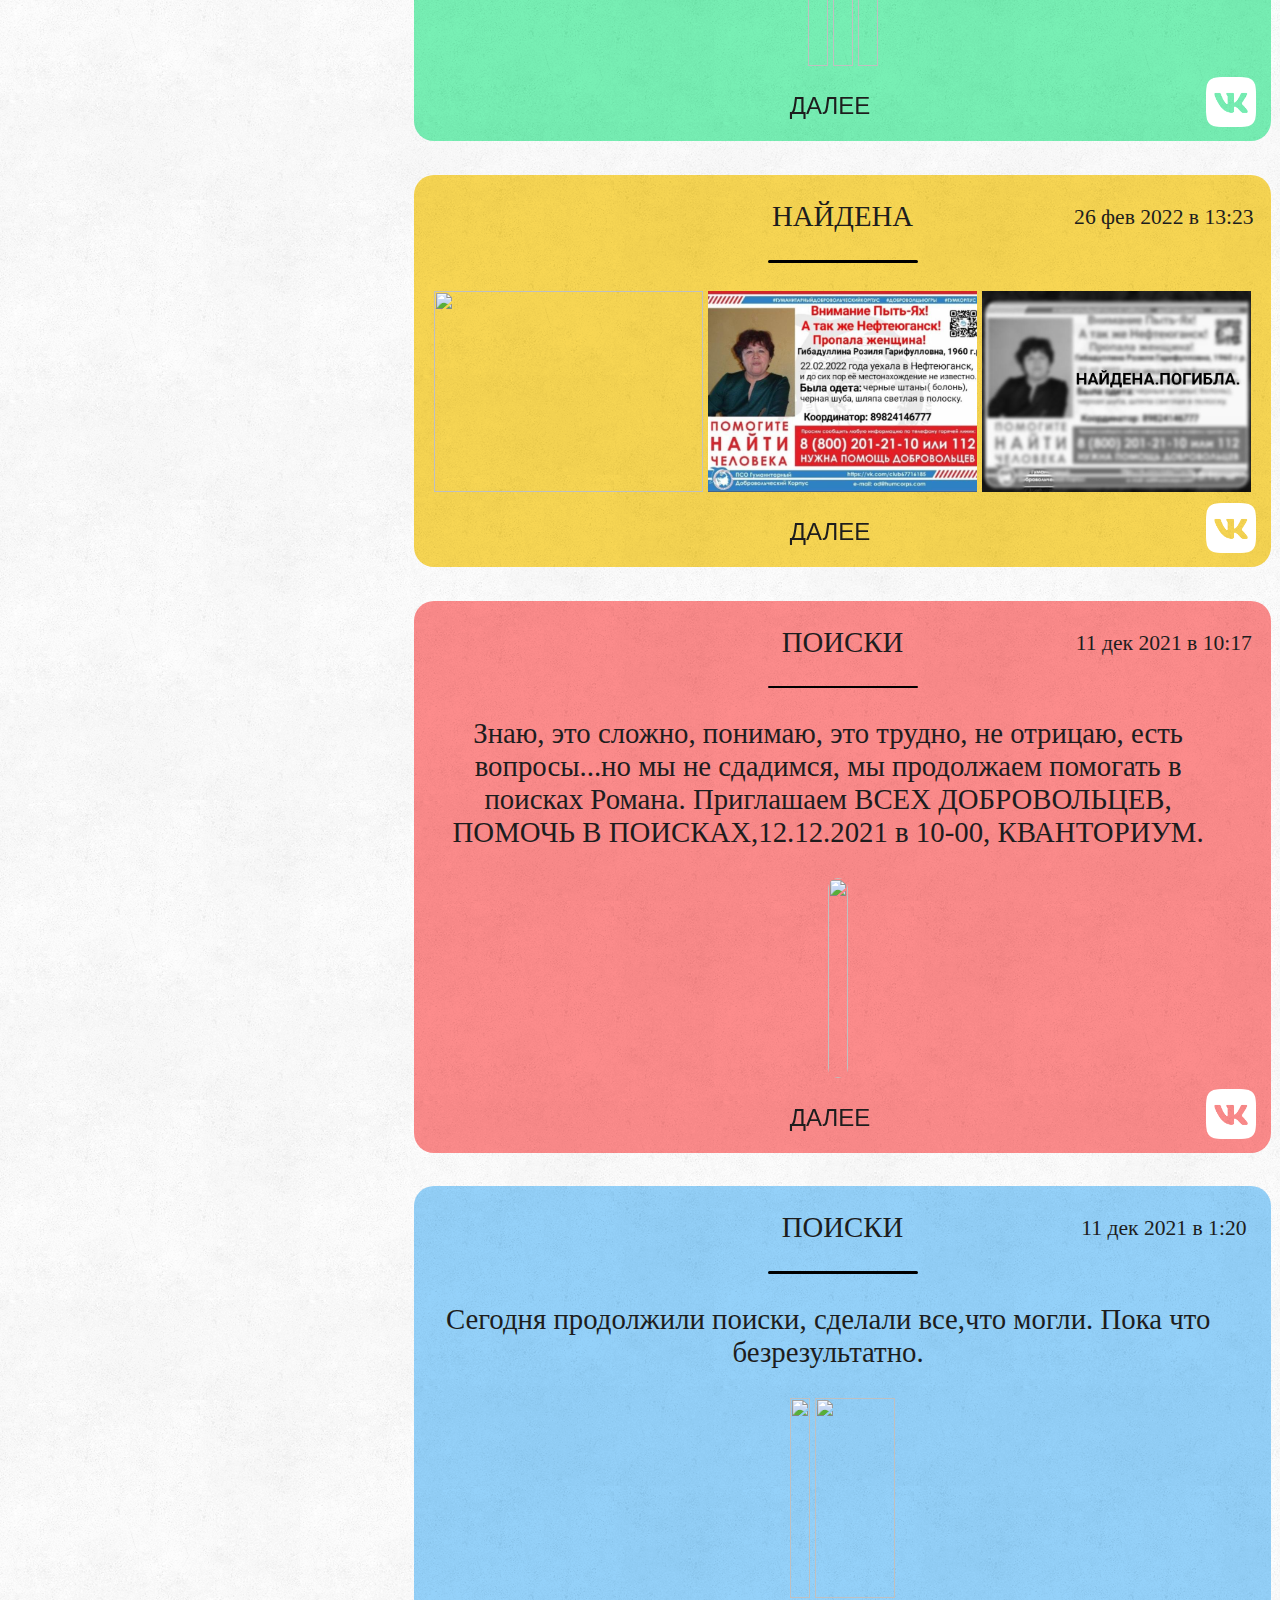
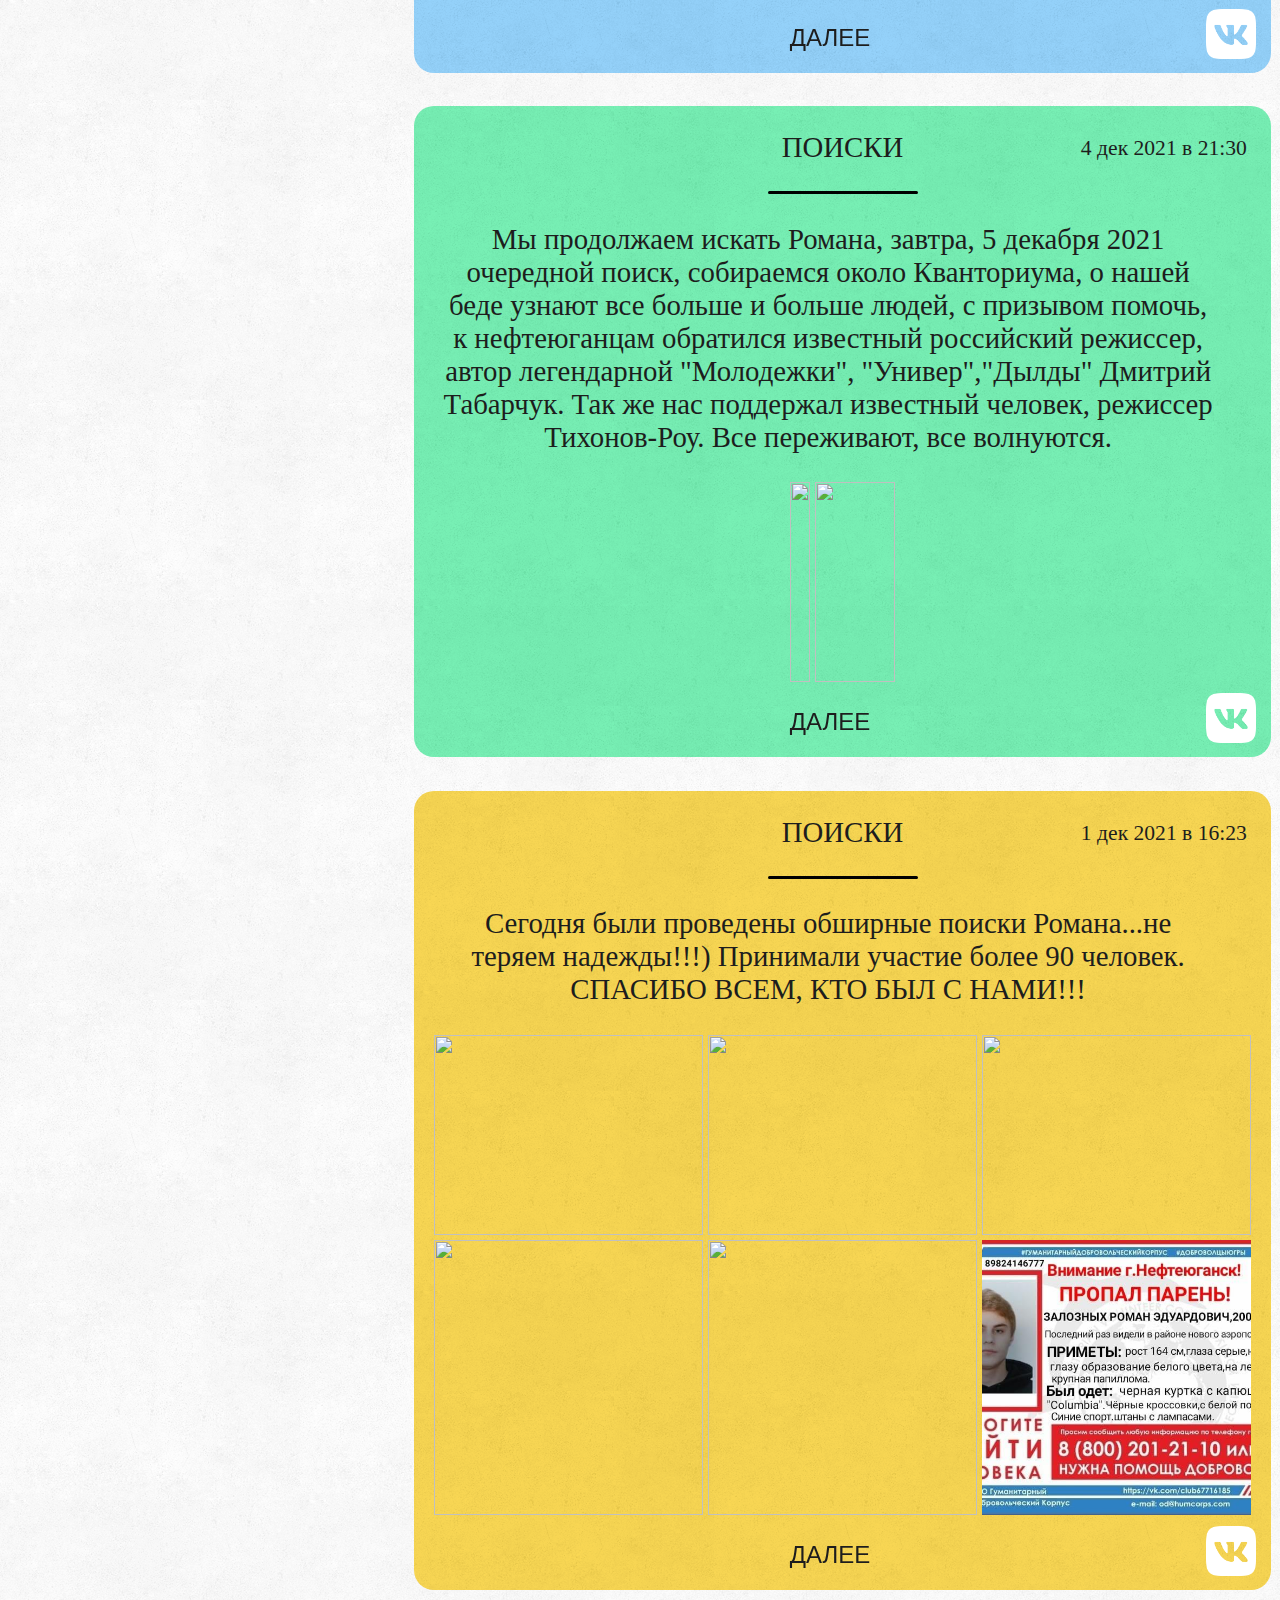
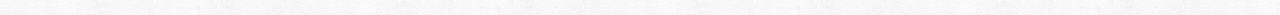
==== commit 7b8b6be5: "add" ====
--- a/index.html
+++ b/index.html
@@ -1,10 +1,10 @@
 <!DOCTYPE html>
-<html lang="en">
+<html lang="ru">
 <head>
     <meta charset="UTF-8">
     <meta http-equiv="X-UA-Compatible" content="IE=edge">
     <meta name="viewport" content="width=device-width">
-    
+    <script type="text/javascript" src="/js/js/qb.js"></script>
     <title>Поиск Нефтеюганск</title>
     <script src="js/jquery.js"></script>
     <link rel="stylesheet" href="css/style.css">
@@ -12,10 +12,17 @@
 </head>
 <body style="overflow-x:hidden;">
     <div class="wrapper">
+        <div class="b-popup" id="popup1">
+            <div class="b-popup-content">
+                <p>ДЛЯ СВЯЗИ С НАМИ ЗВОНИТЕ ПО НОМЕРУ<br><br> +79825428823</p>
+            <a class="close_button" href="javascript:PopUpHide()">Закрыть</a>
+            </div>
+        </div>
+        <a href="javascript:PopUpShow()"><img src="https://play-lh.googleusercontent.com/ucluQLM-kNsOl9L7-aDbuPQyhEdfLdLenKfhY7m07I2zG2sBJCb8JZQ2q4R1cQX-Lxw" alt="sos" class="sos_button"></a>
         <header class="header">
             <div class="container">
                 <div class="header_body">
-                    <a href="#" class="header_logo">
+                    <a href="#1" class="header_logo">
                         <img src="image/logo.png" alt="">
                     </a>
                     <div class="header_burger">
@@ -24,19 +31,22 @@
                     <nav class="header_menu">
                         <ul class="header_list">
                             <li>
-                                <a href="#1" class="header_link">СТАТЬЯ 1</a>
-                            </li>
-                            <li>
-                                <a href="#2" class="header_link">СТАТЬЯ 2</a>
-                            </li>
-                            <li>
-                                <a href="#3" class="header_link">СТАТЬЯ 3</a>
-                            </li>
-                            <li>
-                                <a href="#4" class="header_link">СТАТЬЯ 4</a>
-                            </li>
-                            <li>
-                                <a href="#" class="header_link">СОЦ СЕТИ</a>
+                                <a href="/memo.html" target="_blank" class="header_link">ПАМЯТКА</a>
+                            </li>
+                            <li>
+                                <a href="#4" class="header_link">НАЙДЕНЫ</a>
+                            </li>
+                            <li>
+                                <a href="#3" class="header_link">ПОИСКИ</a>
+                            </li>
+                            <li>
+                                <a href="#3" class="header_link">РОМАН ЗАЛОЗНЫХ</a>
+                            </li>
+                            <li>
+                                <a class="header_link" target="_blank" href="https://vk.com/heart_of_ugra">ВКОНТАКТЕ</a>
+                            </li>
+                            <li>
+                                <a class="header_link" target="_blank" href="https://www.youtube.com/channel/UCQjTSoXJCNLaiKRzbfboE7w">YOUTUBE</a>
                             </li>
                         </ul>
                     </nav>
@@ -46,24 +56,24 @@
         <section class="content">
             <section class="first section">
                 <header>
-                    <img class="logo" src="image/logo.png" width="250" alt="pic">
+                    <a href="#1"><img class="logo" src="image/logo.png" width="250" alt="pic"></a>
                     <h4 class="deviz">Предотвратить, спасти, помочь!</h4>
                     <nav>
                         <ul>
                             <li class="link-c menu_list">
-                                <a href="#1" class="link first menu_link">СТАТЬЯ 1</a>
+                                <a href="/memo.html" class="link first menu_link" target="_blank">ПАМЯТКА</a>
                                 <hr class="line set first">
                             </li>
                             <li class="link-c">
-                                <a href="#2" class="link second">СТАТЬЯ 2</a>
+                                <a href="#4" class="link second">НАЙДЕНЫ</a>
                                 <hr class="line set second">
                             </li>
                             <li class="link-c">
-                                <a href="#3" class="link third">СТАТЬЯ 3</a>
+                                <a href="#3" class="link third">ПОИСКИ</a>
                                 <hr class="line set third">
                             </li>
                             <li class="link-c">
-                                <a href="#4" class="link fourth">СТАТЬЯ 4</a>
+                                <a href="#3" class="link fourth">РОМАН ЗАЛОЗНЫХ</a>
                                 <hr class="line set fourth">
                             </li>
                         </ul>
@@ -87,12 +97,12 @@
                             <hr class="line card">
                             <div class="container-card">
                                 <div class="grid">
-                                    <img src="https://sun9-east.userapi.com/sun9-34/s/v1/ig2/rLHE0XDqgeBpR7XfR0K2Qn--t2Iwz94gxz9TW8SHEFoGmI0syKduOLRLnS6vx634MIzKu_6M1YYDtCswr4vQmK2G.jpg?size=1600x1200&quality=95&type=album">
-                                    <img src="https://sun9-east.userapi.com/sun9-26/s/v1/ig2/fYJMr9jveNpOcOHj15cJf49mZgGemEuCHupS26lgY75xmmBwqnQC9uqib8Qm01hiz4IeHbWWsvsIWcCyELSxWVt7.jpg?size=1600x1200&quality=95&type=album">
-                                    <img src="https://sun9-east.userapi.com/sun9-76/s/v1/ig2/IQPFdCbosMXtarDsJjHNazBYxB84_ofzaQQhK7GPDKcW4zMtTWRdCycHy39ZdA-4f_d8ifV7umcMIZE6bSfAUxGs.jpg?size=1600x1200&quality=95&type=album">
-                                    <img src="https://sun9-east.userapi.com/sun9-30/s/v1/ig2/0KACUkTGe3DavQuYmtPLQTnkc1BXLLfaOIDEwJtF1np5v8F5xXHLUGFYP6ShrBXTxyDXXjs4KaT2OnGtRHoxVSiO.jpg?size=1600x1200&quality=95&type=album">
-                                    <img src="https://sun9-west.userapi.com/sun9-14/s/v1/ig2/Se7lWFrCMldnJMOZ55SeUpBGEYWIdVwyZzX4ZN8THVpMAuj94nsv8D-XqxKri8po1J5plRiSlNsyCmWF7BKtn4OG.jpg?size=1600x1200&quality=95&type=album">
-                                    <img src="https://sun9-west.userapi.com/sun9-12/s/v1/ig2/ZOmOEiVu43_2V4gaWOQReLzedJTqP1IXA3Vxx-ep_zal84r8Yxvde-yIC_-3uszo3zp6lnY6AQHvwstz9atudDNG.jpg?size=1200x1600&quality=95&type=album">
+                                    <a data-fslightbox="gallery" href="https://sun9-east.userapi.com/sun9-34/s/v1/ig2/rLHE0XDqgeBpR7XfR0K2Qn--t2Iwz94gxz9TW8SHEFoGmI0syKduOLRLnS6vx634MIzKu_6M1YYDtCswr4vQmK2G.jpg?size=1600x1200&quality=95&type=album"><img src="https://sun9-east.userapi.com/sun9-34/s/v1/ig2/rLHE0XDqgeBpR7XfR0K2Qn--t2Iwz94gxz9TW8SHEFoGmI0syKduOLRLnS6vx634MIzKu_6M1YYDtCswr4vQmK2G.jpg?size=1600x1200&quality=95&type=album"></a>
+                                    <a data-fslightbox="gallery" href="https://sun9-east.userapi.com/sun9-26/s/v1/ig2/fYJMr9jveNpOcOHj15cJf49mZgGemEuCHupS26lgY75xmmBwqnQC9uqib8Qm01hiz4IeHbWWsvsIWcCyELSxWVt7.jpg?size=1600x1200&quality=95&type=album"><img src="https://sun9-east.userapi.com/sun9-26/s/v1/ig2/fYJMr9jveNpOcOHj15cJf49mZgGemEuCHupS26lgY75xmmBwqnQC9uqib8Qm01hiz4IeHbWWsvsIWcCyELSxWVt7.jpg?size=1600x1200&quality=95&type=album"></a>
+                                    <a data-fslightbox="gallery" href="https://sun9-east.userapi.com/sun9-76/s/v1/ig2/IQPFdCbosMXtarDsJjHNazBYxB84_ofzaQQhK7GPDKcW4zMtTWRdCycHy39ZdA-4f_d8ifV7umcMIZE6bSfAUxGs.jpg?size=1600x1200&quality=95&type=album"><img src="https://sun9-east.userapi.com/sun9-76/s/v1/ig2/IQPFdCbosMXtarDsJjHNazBYxB84_ofzaQQhK7GPDKcW4zMtTWRdCycHy39ZdA-4f_d8ifV7umcMIZE6bSfAUxGs.jpg?size=1600x1200&quality=95&type=album"></a>
+                                    <a data-fslightbox="gallery" href="https://sun9-east.userapi.com/sun9-30/s/v1/ig2/0KACUkTGe3DavQuYmtPLQTnkc1BXLLfaOIDEwJtF1np5v8F5xXHLUGFYP6ShrBXTxyDXXjs4KaT2OnGtRHoxVSiO.jpg?size=1600x1200&quality=95&type=album"><img src="https://sun9-east.userapi.com/sun9-30/s/v1/ig2/0KACUkTGe3DavQuYmtPLQTnkc1BXLLfaOIDEwJtF1np5v8F5xXHLUGFYP6ShrBXTxyDXXjs4KaT2OnGtRHoxVSiO.jpg?size=1600x1200&quality=95&type=album"></a>
+                                    <a data-fslightbox="gallery" href="https://sun9-west.userapi.com/sun9-14/s/v1/ig2/Se7lWFrCMldnJMOZ55SeUpBGEYWIdVwyZzX4ZN8THVpMAuj94nsv8D-XqxKri8po1J5plRiSlNsyCmWF7BKtn4OG.jpg?size=1600x1200&quality=95&type=album"><img src="https://sun9-west.userapi.com/sun9-14/s/v1/ig2/Se7lWFrCMldnJMOZ55SeUpBGEYWIdVwyZzX4ZN8THVpMAuj94nsv8D-XqxKri8po1J5plRiSlNsyCmWF7BKtn4OG.jpg?size=1600x1200&quality=95&type=album"></a>
+                                    <a data-fslightbox="gallery" href="https://sun9-west.userapi.com/sun9-12/s/v1/ig2/ZOmOEiVu43_2V4gaWOQReLzedJTqP1IXA3Vxx-ep_zal84r8Yxvde-yIC_-3uszo3zp6lnY6AQHvwstz9atudDNG.jpg?size=1200x1600&quality=95&type=album"><img src="https://sun9-west.userapi.com/sun9-12/s/v1/ig2/ZOmOEiVu43_2V4gaWOQReLzedJTqP1IXA3Vxx-ep_zal84r8Yxvde-yIC_-3uszo3zp6lnY6AQHvwstz9atudDNG.jpg?size=1200x1600&quality=95&type=album"></a>
                                 </div>
                                 <div class="p">
                                     <p>Провели поиск, было более 30 человек. Всех благодарю. #нефтеюганск #гумкорпус</p>
@@ -109,12 +119,12 @@
                             <hr class="line card">
                             <div class="container-card">
                                 <div class="grid">
-                                    <img src="https://sun9-west.userapi.com/sun9-62/s/v1/ig2/_i2TKEIctHYZOv5cNJ9SyvRx-tshCSBD_nSharD1D6JwpejY5_bZy1n5HSc6II7uawgAZZiq-Ep4Zvb_PEDxQ_bR.jpg?size=1600x1200&quality=95&type=album">
-                                    <img src="https://sun9-west.userapi.com/sun9-48/s/v1/ig2/09tGjjRMO_Hmh0aWUAbI9JZSOxNbEX5evUVWp-W7dRiyx2PJSHMztsJQlGb1UiXW3Xy7PYFfJnXVs3nmCSlrvzlQ.jpg?size=1600x1200&quality=95&type=album">
-                                    <img src="https://sun9-north.userapi.com/sun9-80/s/v1/ig2/7ey5RWWFVJ9_Xwwg--ODnQtr5r1cdvx7x9xIDteYQlZfkYzKDDP7DWFy2eWAq0y_ylNAfvGMYZHwWx9kldqQPFmk.jpg?size=1600x1200&quality=95&type=album">
-                                    <img src="https://sun9-north.userapi.com/sun9-78/s/v1/ig2/NJHvGX7-Ip3MiSjj53EawdssIpqokqHthlWp6OE6dIjUt8wLAijzMmOAsROBx_6KoUPjlAr0pl5eoTjjk6BHiUbe.jpg?size=864x1152&quality=95&type=album">
-                                    <iframe src="https://vk.com/video_ext.php?oid=-216262291&id=456239035&hash=50446c449e7feae1" width="640" height="360" frameborder="0" allowfullscreen="1" allow="autoplay; encrypted-media; fullscreen; picture-in-picture"></iframe>
-                                    <img src="https://sun9-east.userapi.com/sun9-23/s/v1/ig2/MUB7_zPa8w0c3cu6t9ndwzoTS_SMudCBLoc4iIt_RNit27vg7v05su_1zi0-Ob2To2W47gkCAOIowfO9LjwgbVU5.jpg?size=864x1152&quality=95&type=album">
+                                    <a data-fslightbox="gallery" href="https://sun9-west.userapi.com/sun9-62/s/v1/ig2/_i2TKEIctHYZOv5cNJ9SyvRx-tshCSBD_nSharD1D6JwpejY5_bZy1n5HSc6II7uawgAZZiq-Ep4Zvb_PEDxQ_bR.jpg?size=1600x1200&quality=95&type=album"><img src="https://sun9-west.userapi.com/sun9-62/s/v1/ig2/_i2TKEIctHYZOv5cNJ9SyvRx-tshCSBD_nSharD1D6JwpejY5_bZy1n5HSc6II7uawgAZZiq-Ep4Zvb_PEDxQ_bR.jpg?size=1600x1200&quality=95&type=album"></a>
+                                    <a data-fslightbox="gallery" href="https://sun9-west.userapi.com/sun9-48/s/v1/ig2/09tGjjRMO_Hmh0aWUAbI9JZSOxNbEX5evUVWp-W7dRiyx2PJSHMztsJQlGb1UiXW3Xy7PYFfJnXVs3nmCSlrvzlQ.jpg?size=1600x1200&quality=95&type=album"><img src="https://sun9-west.userapi.com/sun9-48/s/v1/ig2/09tGjjRMO_Hmh0aWUAbI9JZSOxNbEX5evUVWp-W7dRiyx2PJSHMztsJQlGb1UiXW3Xy7PYFfJnXVs3nmCSlrvzlQ.jpg?size=1600x1200&quality=95&type=album"></a>
+                                    <a data-fslightbox="gallery" href="https://sun9-north.userapi.com/sun9-80/s/v1/ig2/7ey5RWWFVJ9_Xwwg--ODnQtr5r1cdvx7x9xIDteYQlZfkYzKDDP7DWFy2eWAq0y_ylNAfvGMYZHwWx9kldqQPFmk.jpg?size=1600x1200&quality=95&type=album"><img src="https://sun9-north.userapi.com/sun9-80/s/v1/ig2/7ey5RWWFVJ9_Xwwg--ODnQtr5r1cdvx7x9xIDteYQlZfkYzKDDP7DWFy2eWAq0y_ylNAfvGMYZHwWx9kldqQPFmk.jpg?size=1600x1200&quality=95&type=album"></a>
+                                    <a data-fslightbox="gallery" href="https://sun9-north.userapi.com/sun9-78/s/v1/ig2/NJHvGX7-Ip3MiSjj53EawdssIpqokqHthlWp6OE6dIjUt8wLAijzMmOAsROBx_6KoUPjlAr0pl5eoTjjk6BHiUbe.jpg?size=864x1152&quality=95&type=album"><img src="https://sun9-north.userapi.com/sun9-78/s/v1/ig2/NJHvGX7-Ip3MiSjj53EawdssIpqokqHthlWp6OE6dIjUt8wLAijzMmOAsROBx_6KoUPjlAr0pl5eoTjjk6BHiUbe.jpg?size=864x1152&quality=95&type=album"></a>
+                                    <a data-fslightbox="gallery" href="https://sun9-west.userapi.com/sun9-46/s/v1/ig2/GQdx_szSLUFIfNEu0aKPD00Eydh4lpIxydDoFPNz5VhoJS73R-ljkfeguovf-iA8IHkhSzZQXIUGf4Wrtjf8O0ON.jpg?size=864x1152&quality=95&type=album"><img src="https://sun9-west.userapi.com/sun9-46/s/v1/ig2/GQdx_szSLUFIfNEu0aKPD00Eydh4lpIxydDoFPNz5VhoJS73R-ljkfeguovf-iA8IHkhSzZQXIUGf4Wrtjf8O0ON.jpg?size=864x1152&quality=95&type=album"></a>
+                                    <a data-fslightbox="gallery" href="https://sun9-east.userapi.com/sun9-23/s/v1/ig2/MUB7_zPa8w0c3cu6t9ndwzoTS_SMudCBLoc4iIt_RNit27vg7v05su_1zi0-Ob2To2W47gkCAOIowfO9LjwgbVU5.jpg?size=864x1152&quality=95&type=album"><img src="https://sun9-east.userapi.com/sun9-23/s/v1/ig2/MUB7_zPa8w0c3cu6t9ndwzoTS_SMudCBLoc4iIt_RNit27vg7v05su_1zi0-Ob2To2W47gkCAOIowfO9LjwgbVU5.jpg?size=864x1152&quality=95&type=album"></a>
                                 </div>
                                 <div class="p">
                                     <p>Прошли поиски, в рамках Гранта Губернатора был задействован ДПСО НФГ</p>
@@ -127,50 +137,246 @@
                     <article class="block">
                         <div id="3" class="info card third">
                             <h1 class="title">ПОИСКИ</h1>
-                            <h2 class="title date">4 ноя 2022 18:1152</h2>
-                            <hr class="line card">
-                            <div class="container-card">
-                                <div class="grid">
-                                    <img src="">
-                                    <img src="">
-                                    <img src="">
-                                    <img src="">
-                                    <img src="">
-                                    <img src="">
-                                </div>
-                                <div class="p">
-                                    <p>Прошли поиски, в рамках Гранта Губернатора был задействован ДПСО НФГ</p>
-                                </div>
-                            </div>
-                            <button class="button" type="button"><a href="#2" class="link">ДАЛЕЕ</a></button>
-                            <a href="https://vk.com/gumkorpus86?w=wall-216262291_72%2Fall" class="vk" target="_blank"><img src="image/vk.png" class="vk_img"></a>
+                            <h2 class="title date">29 окт 2022 в 22:38</h2>
+                            <hr class="line card">
+                            <div class="container-card">
+                                <div class="grid">
+                                    <a data-fslightbox="gallery" href="https://sun9-west.userapi.com/sun9-52/s/v1/ig2/cPsWgxQ8VulkV3gmgRCgTHAj_tR4R_ZjXUIMmVKCSvq-moXPHHXfP037NbtgQIn4ErXs_SKIigeWs3eq5UgXv9RR.jpg?size=1600x1200&quality=95&type=album"><img src="https://sun9-west.userapi.com/sun9-52/s/v1/ig2/cPsWgxQ8VulkV3gmgRCgTHAj_tR4R_ZjXUIMmVKCSvq-moXPHHXfP037NbtgQIn4ErXs_SKIigeWs3eq5UgXv9RR.jpg?size=1600x1200&quality=95&type=album"></a>
+                                    <a data-fslightbox="gallery" href="https://sun9-west.userapi.com/sun9-3/s/v1/ig2/6KE0pkQDrv7YaXeTwr4yg4lgz_M4arJ_mXxFnUEUBHshwwnb0erez1KD6HX_6pUteRIlRlFZB6L5TLJfUWOqViQB.jpg?size=1600x1200&quality=95&type=album"><img src="https://sun9-west.userapi.com/sun9-3/s/v1/ig2/6KE0pkQDrv7YaXeTwr4yg4lgz_M4arJ_mXxFnUEUBHshwwnb0erez1KD6HX_6pUteRIlRlFZB6L5TLJfUWOqViQB.jpg?size=1600x1200&quality=95&type=album"></a>
+                                    <a data-fslightbox="gallery" href="https://sun9-east.userapi.com/sun9-73/s/v1/ig2/C8k53B2FoW4NzbUXpGNMFWf5j__fbJ89W4YFLAOydNaE9zS6cq1z7_OpaKsVjGkQYHtA8x2NCySaHZ_fbOzs2e0z.jpg?size=1600x1200&quality=95&type=album"><img src="https://sun9-east.userapi.com/sun9-73/s/v1/ig2/C8k53B2FoW4NzbUXpGNMFWf5j__fbJ89W4YFLAOydNaE9zS6cq1z7_OpaKsVjGkQYHtA8x2NCySaHZ_fbOzs2e0z.jpg?size=1600x1200&quality=95&type=album"></a>
+                                    <a data-fslightbox="gallery" href="https://sun9-east.userapi.com/sun9-41/s/v1/ig2/KhzlRg1ZSC7UseTsqxnbteOw1iQVKtlRL5ShPlhTxY6MeBwGH4qrRaMzaWh9gBHS685gFZFgr0BR1ML8BtwuwMiQ.jpg?size=1600x1200&quality=95&type=album"><img src="https://sun9-east.userapi.com/sun9-41/s/v1/ig2/KhzlRg1ZSC7UseTsqxnbteOw1iQVKtlRL5ShPlhTxY6MeBwGH4qrRaMzaWh9gBHS685gFZFgr0BR1ML8BtwuwMiQ.jpg?size=1600x1200&quality=95&type=album"></a>
+                                    <a data-fslightbox="gallery" href="https://sun9-west.userapi.com/sun9-61/s/v1/ig2/rUHHAdGNdlFp1maI-tYoI2WWtb3NIlllGS2cjvIiSCXk4beliHeVPEyCkt7OF92KHV4IqTlRxBhzqa6YK0ZvLETK.jpg?size=1200x1600&quality=95&type=album"><img src="https://sun9-west.userapi.com/sun9-61/s/v1/ig2/rUHHAdGNdlFp1maI-tYoI2WWtb3NIlllGS2cjvIiSCXk4beliHeVPEyCkt7OF92KHV4IqTlRxBhzqa6YK0ZvLETK.jpg?size=1200x1600&quality=95&type=album"></a>
+                                    <a data-fslightbox="gallery" href="https://sun9-west.userapi.com/sun9-38/s/v1/ig2/-U14Lrl1pmlNeFyi9fbRi4XvePv__vIDUIm91m2YmAOTCk_540x5_m21_ZiXSQj8V57CweAL0bpYZFeJxxzADaLw.jpg?size=1200x1600&quality=95&type=album"><img src="https://sun9-west.userapi.com/sun9-38/s/v1/ig2/-U14Lrl1pmlNeFyi9fbRi4XvePv__vIDUIm91m2YmAOTCk_540x5_m21_ZiXSQj8V57CweAL0bpYZFeJxxzADaLw.jpg?size=1200x1600&quality=95&type=album"></a>
+                                </div>
+                                <div class="p">
+                                    <p>Прошли очередные поиски Романа, было более 50 человек, активные жителей города, представители органов силовых структур. 
+                                        ДПСО НФГ при поддержке Гуманитарного Добровольческого корпуса организовали штаб, проинструктировали, проконтролировали ход мероприятия. 
+                                        Прочесали обширную территорию.Отрицательный результат это тоже результат.</p>
+                                </div>
+                            </div>
+                            <button class="button" type="button"><a href="#4" class="link">ДАЛЕЕ</a></button>
+                            <a href="https://vk.com/gumkorpus86?w=wall-216262291_57%2Fall" class="vk" target="_blank"><img src="image/vk.png" class="vk_img"></a>
                         </div> 
                     </article>
                     <article class="block">
                         <div id="4" class="info card fourth">
-                            <h1 class="title">ПОИСКИ</h1>
-                            <h2 class="title date">4 ноя 2022 18:1152</h2>
-                            <hr class="line card">
-                            <div class="container-card">
-                                <div class="grid">
-                                    <img src="">
-                                    <img src="">
-                                    <img src="">
-                                    <img src="">
-                                    <img src="">
-                                </div>
-                                <div class="p">
-                                    <p>Прошли поиски, в рамках Гранта Губернатора был задействован ДПСО НФГ</p>
-                                </div>
-                            </div>
-                            <button class="button" type="button"><a href="#2" class="link">ДАЛЕЕ</a></button>
-                            <a href="https://vk.com/gumkorpus86?w=wall-216262291_72%2Fall" class="vk" target="_blank"><img src="image/vk.png" class="vk_img"></a>
+                            <h1 class="title">НАЙДЕН</h1>
+                            <h2 class="title date">10 сен 2022 в 22:51</h2>
+                            <hr class="line card">
+                            <div class="container-card">
+                                <div class="grid">
+                                    <a data-fslightbox="gallery" href="https://sun9-east.userapi.com/sun9-26/s/v1/ig2/nazXpqfI58HHlr1O98WKRpm7LtUu7NutLJcIG1AjjJGgTq5aRWVCpCMs6XJu9fk_4su-iL--h0kvsBIsD8IrI8XD.jpg?size=1446x824&quality=95&type=album"><img src="https://sun9-east.userapi.com/sun9-26/s/v1/ig2/nazXpqfI58HHlr1O98WKRpm7LtUu7NutLJcIG1AjjJGgTq5aRWVCpCMs6XJu9fk_4su-iL--h0kvsBIsD8IrI8XD.jpg?size=1446x824&quality=95&type=album"></a>
+                                    <a data-fslightbox="gallery" href="image/posts/2.png"><img src="image/posts/2.png"></a>
+                                    <a data-fslightbox="gallery" href="image/posts/3.jpg"><img src="image/posts/3.jpg"></a>
+                                    <a data-fslightbox="gallery" href="image/posts/4.jpg"><img src="image/posts/4.jpg"></a>
+                                    <a data-fslightbox="gallery" href="image/posts/5.jp"><img src="image/posts/5.jpg"></a>
+                                    <a data-fslightbox="gallery" href="image/posts/6.png"><img src="image/posts/6.png"></a>
+                                </div>
+                                <div class="p">
+                                    <p>С раннего утра Добровольческий Поисковый Спасательный отряд занимался поисками 13 летнего мальчика Ярослава. 
+                                        К обеду поиск принял массовый характер, более 28 добровольцев откликнулись на наш призыв через социальные сети и присоединились к поисковому мероприятию. 
+                                        Итог: совместными усилиями с сотрудниками ОМВД, под руководством " Москвы", это позывной при радиообмене, мальчик найден и доставлен в полицию</p>
+                                </div>
+                            </div>
+                            <button class="button" type="button"><a href="#5" class="link">ДАЛЕЕ</a></button>
+                            <a href="https://vk.com/heart_of_ugra?w=wall-204962426_511" class="vk" target="_blank"><img src="image/vk.png" class="vk_img"></a>
+                        </div>   
+                    </article>
+                    <article class="block">
+                        <div id="5" class="info card first">
+                            <h1 class="title">ПОИСКИ</h1>
+                            <h2 class="title date">7 сен 2022 в 5:35</h2>
+                            <hr class="line card">
+                            <div class="container-card">
+                                <div class="grid">
+                                    <a data-fslightbox="gallery" href="https://sun9-north.userapi.com/sun9-85/s/v1/ig2/QR3IFHQeX9wrTUknDSIYR8YbQVU-1uztmJJKg9TDtu4TQdm_WCDDOjN_3c27k4e9K0L2N9qxMusc5DbaEe-2ky3t.jpg?size=1600x1200&quality=95&type=album"><img src="https://sun9-north.userapi.com/sun9-85/s/v1/ig2/QR3IFHQeX9wrTUknDSIYR8YbQVU-1uztmJJKg9TDtu4TQdm_WCDDOjN_3c27k4e9K0L2N9qxMusc5DbaEe-2ky3t.jpg?size=1600x1200&quality=95&type=album"></a>
+                                    <a data-fslightbox="gallery" href="https://sun9-east.userapi.com/sun9-35/s/v1/ig2/yeH5v2jiEs1dAn9WwLdLUh7e-teXmnDAnCbxYqX7iaRw5zfegV_3HRXsDJWuYu6dXIjhIsUNC_vKNvZkeBUIAi7Y.jpg?size=1600x1200&quality=95&type=album"><img src="https://sun9-east.userapi.com/sun9-35/s/v1/ig2/yeH5v2jiEs1dAn9WwLdLUh7e-teXmnDAnCbxYqX7iaRw5zfegV_3HRXsDJWuYu6dXIjhIsUNC_vKNvZkeBUIAi7Y.jpg?size=1600x1200&quality=95&type=album"></a>
+                                    <a data-fslightbox="gallery" href="https://sun9-east.userapi.com/sun9-26/s/v1/ig2/E8i-aQuoTEUw_KxPVTk2FTnirC4IB0nriDa6_c4xtq6TuTDEkooHQXtNmXY_WzeoFzSrpurcUFqV7PBNCwizn0ji.jpg?size=1600x1200&quality=95&type=album"><img src="https://sun9-east.userapi.com/sun9-26/s/v1/ig2/E8i-aQuoTEUw_KxPVTk2FTnirC4IB0nriDa6_c4xtq6TuTDEkooHQXtNmXY_WzeoFzSrpurcUFqV7PBNCwizn0ji.jpg?size=1600x1200&quality=95&type=album"></a>
+                                    <a data-fslightbox="gallery" href="https://sun9-east.userapi.com/sun9-19/s/v1/ig2/T5-x-YYAXewvnrJFhCgmhkY14VmporblXnqy4ShhPevnPU1bmUPNxqi9h3nIRbvccSB7eo0tx6e1doBcRQVZXWLa.jpg?size=1600x1200&quality=95&type=album"><img src="https://sun9-east.userapi.com/sun9-19/s/v1/ig2/T5-x-YYAXewvnrJFhCgmhkY14VmporblXnqy4ShhPevnPU1bmUPNxqi9h3nIRbvccSB7eo0tx6e1doBcRQVZXWLa.jpg?size=1600x1200&quality=95&type=album"></a>
+                                    <a data-fslightbox="gallery" href="https://sun9-north.userapi.com/sun9-78/s/v1/ig2/eqiWZ1k8XFMe3-Jrabe8dW4TSJqQ5O4rOfUt6Bh5cGJKIbyo8W8Wt26ydzdbPW6arqGRoP4yUu-usXhYL4J18oM9.jpg?size=1600x1200&quality=95&type=album"><img src="https://sun9-north.userapi.com/sun9-78/s/v1/ig2/eqiWZ1k8XFMe3-Jrabe8dW4TSJqQ5O4rOfUt6Bh5cGJKIbyo8W8Wt26ydzdbPW6arqGRoP4yUu-usXhYL4J18oM9.jpg?size=1600x1200&quality=95&type=album"></a>
+                                    <a data-fslightbox="gallery" href="https://sun9-east.userapi.com/sun9-57/s/v1/ig2/bPkkGyYlgcRwnXdDDQqUZ0kuhi9oqSrfDlhHzj2gh-v8RRxgz4yVYGlvxaMnhnaOxRVFrRvtHlejRRlx87WcNGTu.jpg?size=1600x1200&quality=95&type=album"><img src="https://sun9-east.userapi.com/sun9-57/s/v1/ig2/bPkkGyYlgcRwnXdDDQqUZ0kuhi9oqSrfDlhHzj2gh-v8RRxgz4yVYGlvxaMnhnaOxRVFrRvtHlejRRlx87WcNGTu.jpg?size=1600x1200&quality=95&type=album"></a>
+                                </div>
+                                <div class="p">
+                                    <p>06.09.2022 провели поисковые мероприятия по розыску Романа Залозных. Более 50 добровольцев, с привлечением БПЛА, розыскной собакой. Поиски продолжаются.</p>
+                                </div>
+                            </div>
+                            <button class="button" type="button"><a href="#6" class="link">ДАЛЕЕ</a></button>
+                            <a href="https://vk.com/heart_of_ugra?w=wall-204962426_499" class="vk" target="_blank"><img src="image/vk.png" class="vk_img"></a>
+                        </div>   
+                    </article>
+                    <article class="block">
+                        <div id="6" class="info card second">
+                            <h1 class="title">ПОИСКИ</h1>
+                            <h2 class="title date">15 мая 2022 в 9:02</h2>
+                            <hr class="line card">
+                            <div class="container-card">
+                                <div class="grid">
+                                    <a data-fslightbox="gallery" href="https://sun9-north.userapi.com/sun9-88/s/v1/ig2/BToAFBfkmwu9I9YqTIS0njcbCOJcqQc2RFOCtUnOJNmBzrMxVvYiQG1WRGCy5St-ppihpse1ZMdf92AKB97ASuuS.jpg?size=1600x1200&quality=95&type=album"><img src="https://sun9-north.userapi.com/sun9-88/s/v1/ig2/BToAFBfkmwu9I9YqTIS0njcbCOJcqQc2RFOCtUnOJNmBzrMxVvYiQG1WRGCy5St-ppihpse1ZMdf92AKB97ASuuS.jpg?size=1600x1200&quality=95&type=album"></a>
+                                    <a data-fslightbox="gallery" href="https://sun9-west.userapi.com/sun9-52/s/v1/ig2/puFf5yc8XAykUeTEtjD1KblSgYoVHHM5zd0YxupNHovcn0E2-H5SRRewILYsWrdHNAoeNgIzta4aQS4D0Kb6f7ls.jpg?size=1600x777&quality=95&type=album"><img src="https://sun9-west.userapi.com/sun9-52/s/v1/ig2/puFf5yc8XAykUeTEtjD1KblSgYoVHHM5zd0YxupNHovcn0E2-H5SRRewILYsWrdHNAoeNgIzta4aQS4D0Kb6f7ls.jpg?size=1600x777&quality=95&type=album"></a>
+                                    <a data-fslightbox="gallery" href="https://sun9-west.userapi.com/sun9-61/s/v1/ig2/Df-XAFQlC60o1VcV6pehldWZRKewvNqrssau-EAoQhFojsw7x_GGuPoiwrqBa0FZKXqxRG1vIBIcb8nO3w41dGty.jpg?size=1600x1200&quality=95&type=album"><img src="https://sun9-west.userapi.com/sun9-61/s/v1/ig2/Df-XAFQlC60o1VcV6pehldWZRKewvNqrssau-EAoQhFojsw7x_GGuPoiwrqBa0FZKXqxRG1vIBIcb8nO3w41dGty.jpg?size=1600x1200&quality=95&type=album"></a>
+                                    <a data-fslightbox="gallery" href="https://sun9-east.userapi.com/sun9-27/s/v1/ig2/S889lD77CKWFWF9KpLTlrfV3uydAB6dELLDaBSAyQw_aoBoQoWi5tJu845uGULxpJ5hc-QheUpW1AOQbcYGXnAPa.jpg?size=1200x1600&quality=95&type=album"><img src="https://sun9-east.userapi.com/sun9-27/s/v1/ig2/S889lD77CKWFWF9KpLTlrfV3uydAB6dELLDaBSAyQw_aoBoQoWi5tJu845uGULxpJ5hc-QheUpW1AOQbcYGXnAPa.jpg?size=1200x1600&quality=95&type=album"></a>
+                                    <a data-fslightbox="gallery" href="https://sun9-east.userapi.com/sun9-32/s/v1/ig2/19gane9ds1S7bfqAK57GbQtGIkHUDLrKGh6E0auFZ4wvVD0CJJsF7Xma1DdaYb46kZlyBehhPz_YfvvOvJkWNcja.jpg?size=1280x1190&quality=95&type=album"><img src="https://sun9-east.userapi.com/sun9-32/s/v1/ig2/19gane9ds1S7bfqAK57GbQtGIkHUDLrKGh6E0auFZ4wvVD0CJJsF7Xma1DdaYb46kZlyBehhPz_YfvvOvJkWNcja.jpg?size=1280x1190&quality=95&type=album"></a>
+                                    <a data-fslightbox="gallery" href="https://sun9-west.userapi.com/sun9-45/s/v1/ig2/e8nZokDoO3InrfRtcGxJP8iYoYrsIoqPR2uJGFj-14fNjL6V6CLjJFF0tGVON8k8HI7QSSmH83d4XyYMgfoWgUP6.jpg?size=1280x960&quality=95&type=album"><img src="https://sun9-west.userapi.com/sun9-45/s/v1/ig2/e8nZokDoO3InrfRtcGxJP8iYoYrsIoqPR2uJGFj-14fNjL6V6CLjJFF0tGVON8k8HI7QSSmH83d4XyYMgfoWgUP6.jpg?size=1280x960&quality=95&type=album"></a>
+                                </div>
+                                <div class="p">
+                                    <p>Прошли поисковые мероприятия. Погода позволила проделать огромную поисковую работу. 
+                                        Была привлечена спец.техника для прочеса в заболоченной месности. 
+                                        Большое количество добровольцев, представители силовых ведомств, работаем в связке.</p>
+                                </div>
+                            </div>
+                            <button class="button" type="button"><a href="#7" class="link">ДАЛЕЕ</a></button>
+                            <a href="https://vk.com/heart_of_ugra?w=wall-204962426_360" class="vk" target="_blank"><img src="image/vk.png" class="vk_img"></a>
+                        </div>   
+                    </article>
+                    <article class="block">
+                        <div id="7" class="info card third">
+                            <h1 class="title">ПОИСКИ</h1>
+                            <h2 class="title date">10 мая 2022 в 12:37</h2>
+                            <hr class="line card">
+                            <div class="container-card">
+                                <div class="grid">
+                                    <a data-fslightbox="gallery" href="https://sun9-east.userapi.com/sun9-33/s/v1/ig2/IP8CCOzac8eVINMZIKiAebNhq81PBkaAX5b0igd5e3ffU2tOwPVlALGt2hhrK7K6YD2uMMy9ki57zyYMDjUVtYWn.jpg?size=1600x1200&quality=95&type=album"><img src="https://sun9-east.userapi.com/sun9-33/s/v1/ig2/IP8CCOzac8eVINMZIKiAebNhq81PBkaAX5b0igd5e3ffU2tOwPVlALGt2hhrK7K6YD2uMMy9ki57zyYMDjUVtYWn.jpg?size=1600x1200&quality=95&type=album"></a>
+                                    <a data-fslightbox="gallery" href="https://sun9-east.userapi.com/sun9-20/s/v1/ig2/-x7DU0AMlfz0fJSpAv-sBsmErJdYnEd4pCUPQzAcN9PQuXaaeqQohmRPCo9QNTaRcxOABde7KGUoYk2_-eWt2ixA.jpg?size=1600x1200&quality=95&type=album"><img src="https://sun9-east.userapi.com/sun9-20/s/v1/ig2/-x7DU0AMlfz0fJSpAv-sBsmErJdYnEd4pCUPQzAcN9PQuXaaeqQohmRPCo9QNTaRcxOABde7KGUoYk2_-eWt2ixA.jpg?size=1600x1200&quality=95&type=album"></a>
+                                    <a data-fslightbox="gallery" href="https://sun9-north.userapi.com/sun9-83/s/v1/ig2/1RUafIiy8ei4LWGaWEvsu4xdWTvA1bHT9Z2BEExjaOiL2FhE9A4mM9ysxRqFcVFe5EbkUnSIowLvSMfTtG09tZcq.jpg?size=1600x1200&quality=95&type=album"><img src="https://sun9-north.userapi.com/sun9-83/s/v1/ig2/1RUafIiy8ei4LWGaWEvsu4xdWTvA1bHT9Z2BEExjaOiL2FhE9A4mM9ysxRqFcVFe5EbkUnSIowLvSMfTtG09tZcq.jpg?size=1600x1200&quality=95&type=album"></a>
+                                    <a data-fslightbox="gallery" href="https://sun9-east.userapi.com/sun9-35/s/v1/ig2/scV5emV9pzsoZGUAzwSsokJd1g81EN_8lKlcAA59WlKUXiIQW9YQb2eu9iorYw0Q9YeRqbybNKPbG6BI3itEXHgZ.jpg?size=1600x1200&quality=95&type=album"><img src="https://sun9-east.userapi.com/sun9-35/s/v1/ig2/scV5emV9pzsoZGUAzwSsokJd1g81EN_8lKlcAA59WlKUXiIQW9YQb2eu9iorYw0Q9YeRqbybNKPbG6BI3itEXHgZ.jpg?size=1600x1200&quality=95&type=album"></a>
+                                    <a data-fslightbox="gallery" href="https://sun9-north.userapi.com/sun9-88/s/v1/ig2/cLSK-fVjaHCU2xkk4TFYLSdPTRsQkIgpZH9L4sHGNmSy5zguPt_RiSakd1SDnRyRTU7BOg5tGq80XE7pOYidE98M.jpg?size=1200x1599&quality=95&type=album"><img src="https://sun9-north.userapi.com/sun9-88/s/v1/ig2/cLSK-fVjaHCU2xkk4TFYLSdPTRsQkIgpZH9L4sHGNmSy5zguPt_RiSakd1SDnRyRTU7BOg5tGq80XE7pOYidE98M.jpg?size=1200x1599&quality=95&type=album"></a>
+                                    <a data-fslightbox="gallery" href="https://sun9-north.userapi.com/sun9-79/s/v1/ig2/OVrcY2GBTNANUwBGab9O098qvNAeZTLKV_OKejNCrTW-XL3BJszAhX9PbBNUqLmE18fdRDowfjo3vMFuMsLJx8GC.jpg?size=1200x1599&quality=95&type=album"><img src="https://sun9-north.userapi.com/sun9-79/s/v1/ig2/OVrcY2GBTNANUwBGab9O098qvNAeZTLKV_OKejNCrTW-XL3BJszAhX9PbBNUqLmE18fdRDowfjo3vMFuMsLJx8GC.jpg?size=1200x1599&quality=95&type=album"></a>
+                                </div>
+                                <div class="p">
+                                    <p>Проводим поиск, режим повышенного внимания, пока без изменений. 
+                                        Уже более 6 месяцев ДПСО НФГ проводит поисковые мероприятия по поиску Романа, каждый раз приходят добровольцы, откликнувшиеся на наш призыв о помощи. 
+                                        ВСЕМ огромное спасибо!!! За то, что Вы есть!!!</p>
+                                </div>
+                            </div>
+                            <button class="button" type="button"><a href="#8" class="link">ДАЛЕЕ</a></button>
+                            <a href="https://vk.com/heart_of_ugra?w=wall-204962426_346" class="vk" target="_blank"><img src="image/vk.png" class="vk_img"></a>
+                        </div>   
+                    </article>
+                    <article class="block">
+                        <div id="8" class="info card fourth">
+                            <h1 class="title">НАЙДЕН</h1>
+                            <h2 class="title date">29 мар 2022 в 14:18</h2>
+                            <hr class="line card">
+                            <div class="container-card">
+                                <div class="grid">
+                                    <a data-fslightbox="gallery" href="https://sun9-west.userapi.com/sun9-8/s/v1/ig2/xmuuaZrHbhg6cRvnB1FarjHKkM-jnyefsd3wCPxxJOvV82gakKn69RY3NEtSws37xQLXVq7Far4Qgns_ktRkTAxY.jpg?size=720x508&quality=95&type=album"><img src="https://sun9-west.userapi.com/sun9-8/s/v1/ig2/xmuuaZrHbhg6cRvnB1FarjHKkM-jnyefsd3wCPxxJOvV82gakKn69RY3NEtSws37xQLXVq7Far4Qgns_ktRkTAxY.jpg?size=720x508&quality=95&type=album"></a>
+                                    <a data-fslightbox="gallery" href="https://sun9-west.userapi.com/sun9-10/s/v1/ig2/DTO9NgZXlR2fC99iarIR8ait_27GltKH4rVemN0r5xgQDL_t1yTG7PmE2Iey7nRIcHgBTySf6Rss-_T8xQ2woO51.jpg?size=1600x1200&quality=95&type=album"><img src="https://sun9-west.userapi.com/sun9-10/s/v1/ig2/DTO9NgZXlR2fC99iarIR8ait_27GltKH4rVemN0r5xgQDL_t1yTG7PmE2Iey7nRIcHgBTySf6Rss-_T8xQ2woO51.jpg?size=1600x1200&quality=95&type=album"></a>
+                                    <a data-fslightbox="gallery" href="https://sun9-west.userapi.com/sun9-64/s/v1/ig2/WfJwTNsEpvtrZLm2XzOBBuEc9B6sq8rhPJMB2wMt7P5AaH3dH2ccqH10laLImWvyeGkxzmBW-5ta-NnU-ROleD1e.jpg?size=1600x1200&quality=95&type=album"><img src="https://sun9-west.userapi.com/sun9-64/s/v1/ig2/WfJwTNsEpvtrZLm2XzOBBuEc9B6sq8rhPJMB2wMt7P5AaH3dH2ccqH10laLImWvyeGkxzmBW-5ta-NnU-ROleD1e.jpg?size=1600x1200&quality=95&type=album"></a>
+                                </div>
+                                <div class="p">
+                                    <p>Срочно!!! Требуется помощь добровольцев в поиске ребенка.
+                                        29.03.2022 , в 18-00, стоянка ТЦ "РАНДЕВУ" 
+                                        Одеться по погоде, фонари, заряженные телефоны.</p>
+                                </div>
+                            </div>
+                            <button class="button" type="button"><a href="#9" class="link">ДАЛЕЕ</a></button>
+                            <a href="https://vk.com/heart_of_ugra?w=wall-204962426_255" class="vk" target="_blank"><img src="image/vk.png" class="vk_img"></a>
+                        </div>   
+                    </article>
+                    <article class="block">
+                        <div id="9" class="info card first">
+                            <h1 class="title">НАЙДЕНА</h1>
+                            <h2 class="title date">26 фев 2022 в 13:23</h2>
+                            <hr class="line card">
+                            <div class="container-card">
+                                <div class="grid">
+                                    <a data-fslightbox="gallery" href="https://sun9-east.userapi.com/sun9-74/s/v1/ig2/Q4iG9U-WcN0ZhDpdHbXpTnhpRuuxH-7stiVcdfQn_FOSKRkIOi-gILHr-zAdl0L7LeT7i02RV-v473n0xgCEW3Zh.jpg?size=1527x2160&quality=95&type=album"><img src="https://sun9-east.userapi.com/sun9-74/s/v1/ig2/Q4iG9U-WcN0ZhDpdHbXpTnhpRuuxH-7stiVcdfQn_FOSKRkIOi-gILHr-zAdl0L7LeT7i02RV-v473n0xgCEW3Zh.jpg?size=1527x2160&quality=95&type=album"></a>
+                                    <a data-fslightbox="gallery" href="image/posts/6.jpg"><img src="image/posts/6.jpg"></a>
+                                    <a data-fslightbox="gallery" href="image/posts/7.jpg"><img src="image/posts/7.jpg"></a>
+                                </div>
+                                <div class="p">
+                                    <p></p>
+                                </div>
+                            </div>
+                            <button class="button" type="button"><a href="#10" class="link">ДАЛЕЕ</a></button>
+                            <a href="https://vk.com/heart_of_ugra?z=photo370021885_457243517%2Fwall-204962426_223" class="vk" target="_blank"><img src="image/vk.png" class="vk_img"></a>
+                        </div>   
+                    </article>
+                    <article class="block">
+                        <div id="10" class="info card second">
+                            <h1 class="title">ПОИСКИ</h1>
+                            <h2 class="title date">11 дек 2021 в 10:17</h2>
+                            <hr class="line card">
+                            <div class="container-card">
+                                <div class="grid">
+                                    <a data-fslightbox="gallery" href="https://sun9-north.userapi.com/sun9-83/s/v1/ig2/s-ilMEDjvdDka0nNMZ9R3tOwDWjInIdWlDqrON0fBtyrWRDkAwyWSmI61oNeHGG1WPbYMjnMjt7ua_C9sJwuZOl6.jpg?size=1527x2160&quality=96&type=album"><img class="one_img" src="https://sun9-north.userapi.com/sun9-83/s/v1/ig2/s-ilMEDjvdDka0nNMZ9R3tOwDWjInIdWlDqrON0fBtyrWRDkAwyWSmI61oNeHGG1WPbYMjnMjt7ua_C9sJwuZOl6.jpg?size=1527x2160&quality=96&type=album"></a>
+                                </div>
+                                <div class="p">
+                                    <p>Знаю, это сложно, понимаю, это трудно, не отрицаю, есть вопросы...но мы не сдадимся, мы продолжаем помогать в поисках Романа.
+                                        Приглашаем ВСЕХ ДОБРОВОЛЬЦЕВ, ПОМОЧЬ В ПОИСКАХ,12.12.2021 в 10-00, КВАНТОРИУМ.</p>
+                                </div>
+                            </div>
+                            <button class="button" type="button"><a href="#11" class="link">ДАЛЕЕ</a></button>
+                            <a href="https://vk.com/heart_of_ugra?w=wall-204962426_176" class="vk" target="_blank"><img src="image/vk.png" class="vk_img"></a>
+                        </div>   
+                    </article>
+                    <article class="block">
+                        <div id="11" class="info card third">
+                            <h1 class="title">ПОИСКИ</h1>
+                            <h2 class="title date">11 дек 2021 в 1:20</h2>
+                            <hr class="line card">
+                            <div class="container-card">
+                                <div class="grid two">
+                                    <a data-fslightbox="gallery" href="https://sun9-north.userapi.com/sun9-77/s/v1/ig2/rmrabAvsuuvR4mCs5JG324l8bMocyr9mV5qiJGFDMFXjoOKigGiHvNnZfcpn756JWSpkchSYYuS8_oatLzW8_cjy.jpg?size=1600x777&quality=96&type=album"><img src="https://sun9-north.userapi.com/sun9-77/s/v1/ig2/rmrabAvsuuvR4mCs5JG324l8bMocyr9mV5qiJGFDMFXjoOKigGiHvNnZfcpn756JWSpkchSYYuS8_oatLzW8_cjy.jpg?size=1600x777&quality=96&type=album"></a>
+                                    <a data-fslightbox="gallery" href="https://sun9-west.userapi.com/sun9-37/s/v1/ig2/qdJPSiJRs_8s0bQTD6WXmxRGxWk7sDcIPwO_-b0oID6FJzpM-mWc27WHEr7o7vg2EhwIkG2twSnxvO0_rNfhzGo6.jpg?size=1600x777&quality=96&type=album"><img src="https://sun9-west.userapi.com/sun9-37/s/v1/ig2/qdJPSiJRs_8s0bQTD6WXmxRGxWk7sDcIPwO_-b0oID6FJzpM-mWc27WHEr7o7vg2EhwIkG2twSnxvO0_rNfhzGo6.jpg?size=1600x777&quality=96&type=album"></a>
+                                </div>
+                                <div class="p">
+                                    <p>Сегодня продолжили поиски, сделали все,что могли. Пока что безрезультатно.</p>
+                                </div>
+                            </div>
+                            <button class="button" type="button"><a href="#12" class="link">ДАЛЕЕ</a></button>
+                            <a href="https://vk.com/heart_of_ugra?w=wall-204962426_175" class="vk" target="_blank"><img src="image/vk.png" class="vk_img"></a>
+                        </div>   
+                    </article>
+                    <article class="block">
+                        <div id="12" class="info card fourth">
+                            <h1 class="title">ПОИСКИ</h1>
+                            <h2 class="title date">4 дек 2021 в 21:30</h2>
+                            <hr class="line card">
+                            <div class="container-card">
+                                <div class="grid two">
+                                    <a data-fslightbox="gallery" href="https://sun9-west.userapi.com/sun9-56/s/v1/ig2/8-46j4lHBotfJwn8NCYCbK6UDmze2hjVoJ8aofbf8BEOvh4qE5uVGiEhF7lcbtJrpqGv4skUldpXS-0krKSsyCHL.jpg?size=591x1280&quality=96&type=album"><img src="https://sun9-west.userapi.com/sun9-56/s/v1/ig2/8-46j4lHBotfJwn8NCYCbK6UDmze2hjVoJ8aofbf8BEOvh4qE5uVGiEhF7lcbtJrpqGv4skUldpXS-0krKSsyCHL.jpg?size=591x1280&quality=96&type=album"></a>
+                                    <a data-fslightbox="gallery" href="https://sun9-north.userapi.com/sun9-80/s/v1/ig2/WSz3mc8rX4QJ4kcfOMNwwtU-bYCSEPpq_Tn-pFbRi7pMybi3uoTyGfjOQeNFuvu3h98JhjlnAp9i8kUOxcResm9H.jpg?size=1600x780&quality=96&type=album"><img src="https://sun9-north.userapi.com/sun9-80/s/v1/ig2/WSz3mc8rX4QJ4kcfOMNwwtU-bYCSEPpq_Tn-pFbRi7pMybi3uoTyGfjOQeNFuvu3h98JhjlnAp9i8kUOxcResm9H.jpg?size=1600x780&quality=96&type=album"></a>
+                                </div>
+                                <div class="p">
+                                    <p>Мы продолжаем искать Романа, завтра, 5 декабря 2021 очередной поиск, собираемся около Кванториума, о нашей беде узнают все больше и больше людей, с призывом помочь, 
+                                        к нефтеюганцам обратился известный российский режиссер, автор легендарной "Молодежки", "Универ","Дылды" Дмитрий Табарчук. Так же нас поддержал известный человек, режиссер Тихонов-Роу.
+                                        Все переживают, все волнуются.</p>
+                                </div>
+                            </div>
+                            <button class="button" type="button"><a href="#13" class="link">ДАЛЕЕ</a></button>
+                            <a href="https://vk.com/heart_of_ugra?w=wall-204962426_166" class="vk" target="_blank"><img src="image/vk.png" class="vk_img"></a>
+                        </div>   
+                    </article>
+                    <article class="block">
+                        <div id="13" class="info card first">
+                            <h1 class="title">ПОИСКИ</h1>
+                            <h2 class="title date">1 дек 2021 в 16:23</h2>
+                            <hr class="line card">
+                            <div class="container-card">
+                                <div class="grid">
+                                    <a data-fslightbox="gallery" href="https://sun9-west.userapi.com/sun9-61/s/v1/ig2/gLbl0cIl-_qCcAeNip5qxzE93DcUnLJ3Vl5YNlwGCLsz9FV26Srdacqtyh-E--YfZbnEZzixP8uJD5ZmdcujQq9N.jpg?size=1440x1440&quality=96&type=album"><img src="https://sun9-west.userapi.com/sun9-61/s/v1/ig2/gLbl0cIl-_qCcAeNip5qxzE93DcUnLJ3Vl5YNlwGCLsz9FV26Srdacqtyh-E--YfZbnEZzixP8uJD5ZmdcujQq9N.jpg?size=1440x1440&quality=96&type=album"></a>
+                                    <a data-fslightbox="gallery" href="https://sun9-east.userapi.com/sun9-33/s/v1/ig2/tFoNQfHONwtGCKXkI7saFQky-drQJwnS4uR63q9iaGxljmUpYspSlMuHofBOUUfKjaXLQyFrJ41UR5lkW3AtgUew.jpg?size=1440x1440&quality=96&type=album"><img src="https://sun9-east.userapi.com/sun9-33/s/v1/ig2/tFoNQfHONwtGCKXkI7saFQky-drQJwnS4uR63q9iaGxljmUpYspSlMuHofBOUUfKjaXLQyFrJ41UR5lkW3AtgUew.jpg?size=1440x1440&quality=96&type=album"></a>
+                                    <a data-fslightbox="gallery" href="https://sun9-west.userapi.com/sun9-68/s/v1/ig2/doHT1CqQZ9FM69sajS7450zj3tkgqOzyrqpKjZ9h9qgv14_VkRM2p0Wou2Yy6-dgq_0cve2mRPoiUyzyFmlihH_7.jpg?size=1440x1440&quality=96&type=album"><img src="https://sun9-west.userapi.com/sun9-68/s/v1/ig2/doHT1CqQZ9FM69sajS7450zj3tkgqOzyrqpKjZ9h9qgv14_VkRM2p0Wou2Yy6-dgq_0cve2mRPoiUyzyFmlihH_7.jpg?size=1440x1440&quality=96&type=album"></a>
+                                    <a data-fslightbox="gallery" href="https://sun9-west.userapi.com/sun9-54/s/v1/ig2/J95RyGou0fhqHQNO5DYwi2cx2xeDTuSjCsuC3rvBrcTf8A7q3CyBvjkPN06KPvZfAvpKRqfgQohaZ5rNkv1Zyd9_.jpg?size=1600x777&quality=96&type=album"><img src="https://sun9-west.userapi.com/sun9-54/s/v1/ig2/J95RyGou0fhqHQNO5DYwi2cx2xeDTuSjCsuC3rvBrcTf8A7q3CyBvjkPN06KPvZfAvpKRqfgQohaZ5rNkv1Zyd9_.jpg?size=1600x777&quality=96&type=album"></a>
+                                    <a data-fslightbox="gallery" href="https://sun9-east.userapi.com/sun9-20/s/v1/ig2/c0y8pYVMHVrIMvVWUgZqkag8RUDyaREchUQICQ9pqMqr7mUBgF0tKJYX5NrDkXCN8bP-df-pwa9P8fLQoGEwSQNq.jpg?size=1600x1200&quality=96&type=album"><img src="https://sun9-east.userapi.com/sun9-20/s/v1/ig2/c0y8pYVMHVrIMvVWUgZqkag8RUDyaREchUQICQ9pqMqr7mUBgF0tKJYX5NrDkXCN8bP-df-pwa9P8fLQoGEwSQNq.jpg?size=1600x1200&quality=96&type=album"></a>
+                                    <a data-fslightbox="gallery" href="image/posts/8.jpg"><img src="image/posts/8.jpg"></a>
+                                </div>
+                                <div class="p">
+                                    <p>Сегодня были проведены обширные поиски Романа...не теряем надежды!!!)
+                                        Принимали участие более 90 человек.
+                                        СПАСИБО ВСЕМ, КТО БЫЛ С НАМИ!!!</p>
+                                </div>
+                            </div>
+                            <button class="button" type="button"><a href="#1" class="link">ДАЛЕЕ</a></button>
+                            <a href="https://vk.com/heart_of_ugra?w=wall-204962426_158" class="vk" target="_blank"><img src="image/vk.png" class="vk_img"></a>
                         </div>   
                     </article>
                 </main>
             </section>
         </section>
     </div>
+    <script src="js/fslightbox.js"></script>
     <script src="js/script.js"></script>
 </body>
 </html>
--- a/css/style.css
+++ b/css/style.css
@@ -48,12 +48,12 @@
 }
 
 .link-c:hover .line.set.first{
-    width: 100px;
+    width: 120px;
     display: flex;
 }
 
 .link-c:hover .line.set.second{
-    width: 100px;
+    width: 125px;
     display: flex;
 }
 
@@ -63,7 +63,7 @@
 }
 
 .link-c:hover .line.set.fourth{
-    width: 100px;
+    width: 220px;
     display: flex;
 }
 
@@ -93,6 +93,22 @@
 
 .sub-menu_link{
     color: #1d1d1d;
+}
+
+.sos_button{
+    border-radius: 100%;
+    max-width: 6%;
+    margin-left: 92.5%;
+    margin-top: 43%;
+    cursor: pointer;
+    position: fixed;
+}
+
+.close_button{
+    text-decoration: none;
+    color: #1d1d1d;
+    display: block;
+    margin-top: 10px;
 }
 
 /*.dropdown-menu{
@@ -209,7 +225,7 @@
 
 
 .title{
-    margin-top: 20px;
+    margin-top: 25px;
     margin-bottom: -20px;
     font-size: 1.2em;
     font-weight: normal;
@@ -265,6 +281,44 @@
     max-width: 10px;
 }
 
+.b-popup{
+    width: 100%;
+    z-index: 5;
+    min-height: 100%;
+    background-color: rgba(0,0,0,0.5);
+    overflow: hidden;
+    position: fixed;
+    top: 0px;
+    right: 0px;
+    left: 0px;
+}
+
+.b-popup .b-popup-content{
+    margin: 0;
+    position: absolute;
+    top: 50%;
+    left: 50%;
+    margin-right: -50%;
+    transform: translate(-50%, -50%);
+    width: 50%;
+    font-size: 40px;
+    height: 300px;
+    padding: 0px 50px 100px 50px;
+    text-align: center;
+    background-color: #ffffff;
+    border-radius: 40px;
+    box-shadow: 0px 0px 5px rgb(218, 218, 218);
+}
+
+.b-popup-content{
+    display: grid;
+    grid-template-rows: 1fr 1fr;
+}
+
+.b-popup-content p{
+    padding: 0;
+}
+
 .vk{
     float: right;
     margin: 1px 15px 0px 0px;
@@ -281,29 +335,24 @@
     grid-template-columns: 1fr 1fr 1fr;
     grid-auto-rows: minmax(200px, auto);
     grid-area: grid;
+    gap: 5px;
     grid-auto-columns: minmax(auto, auto);
+}
+
+.grid.two {
+    grid-template-columns: 1fr 4fr;
 }
 
 .grid img{
     object-fit: cover;
     height: 100%;
     width: 100%;
-}
-
-.grid img:first-child{
-    border-top-left-radius: 20px;
-}
-
-.grid img:nth-child(4){
-    border-bottom-left-radius: 20px;
-}
-
-.grid img:nth-child(3){
-    border-top-right-radius: 20px;
-}
-
-.grid img:nth-child(6){
-    border-bottom-right-radius: 20px;
+    cursor: pointer;
+}
+
+.one_img{
+    border-radius: 10px;
+    margin-left: 100%;
 }
 
 p{
@@ -426,6 +475,13 @@
     z-index: 1;
 }
 
+@media (max-width:1600px)
+{
+    .sos_button{
+        display: none;
+    }
+}
+
 @media (max-width: 1406px) {
 
     .container-card {
@@ -500,6 +556,10 @@
 }
 
 @media (max-width: 768px) {
+
+    .b-popup .b-popup-content{
+        margin-top: 40%;
+    }
 
     html{
         scroll-padding-top: 80px;
@@ -598,7 +658,7 @@
 
     p{
         text-align: center;
-        font-size: 1.4em;
+        font-size: 0.9em;
     }
 
     .button{
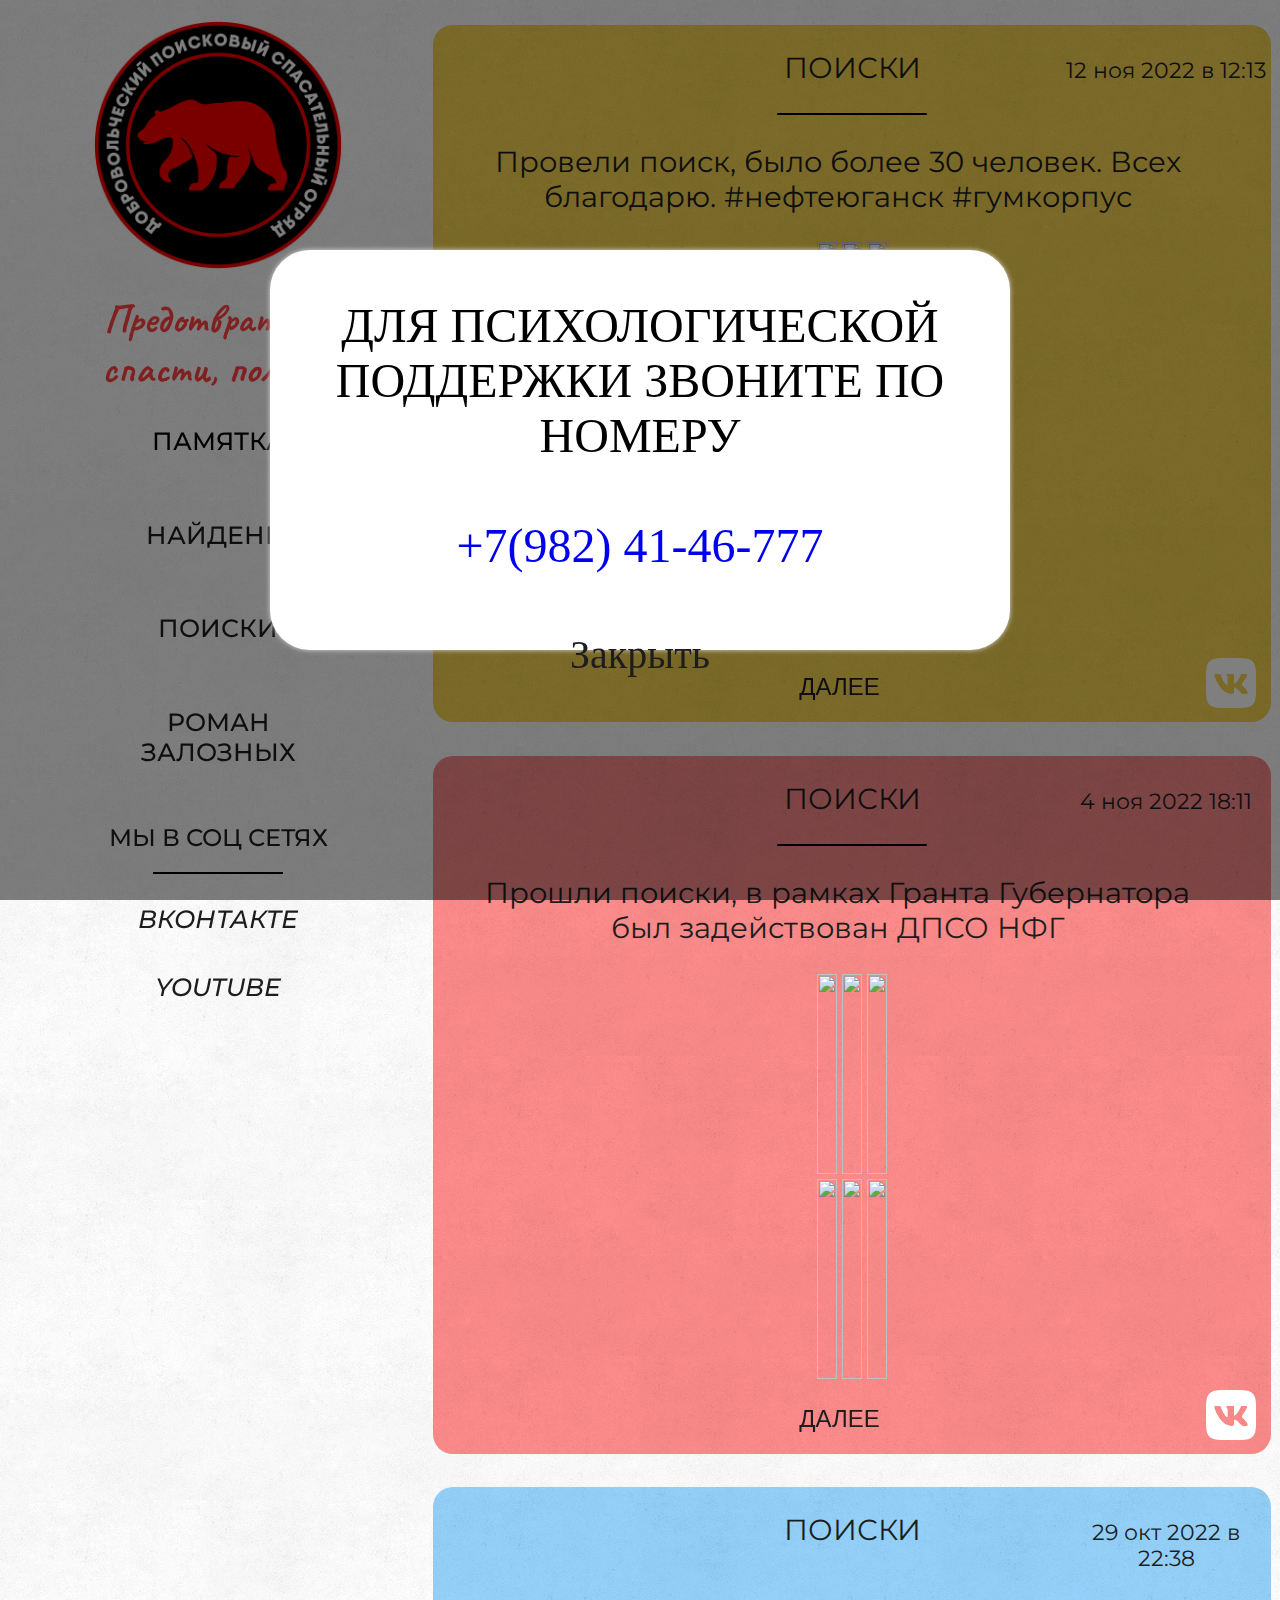
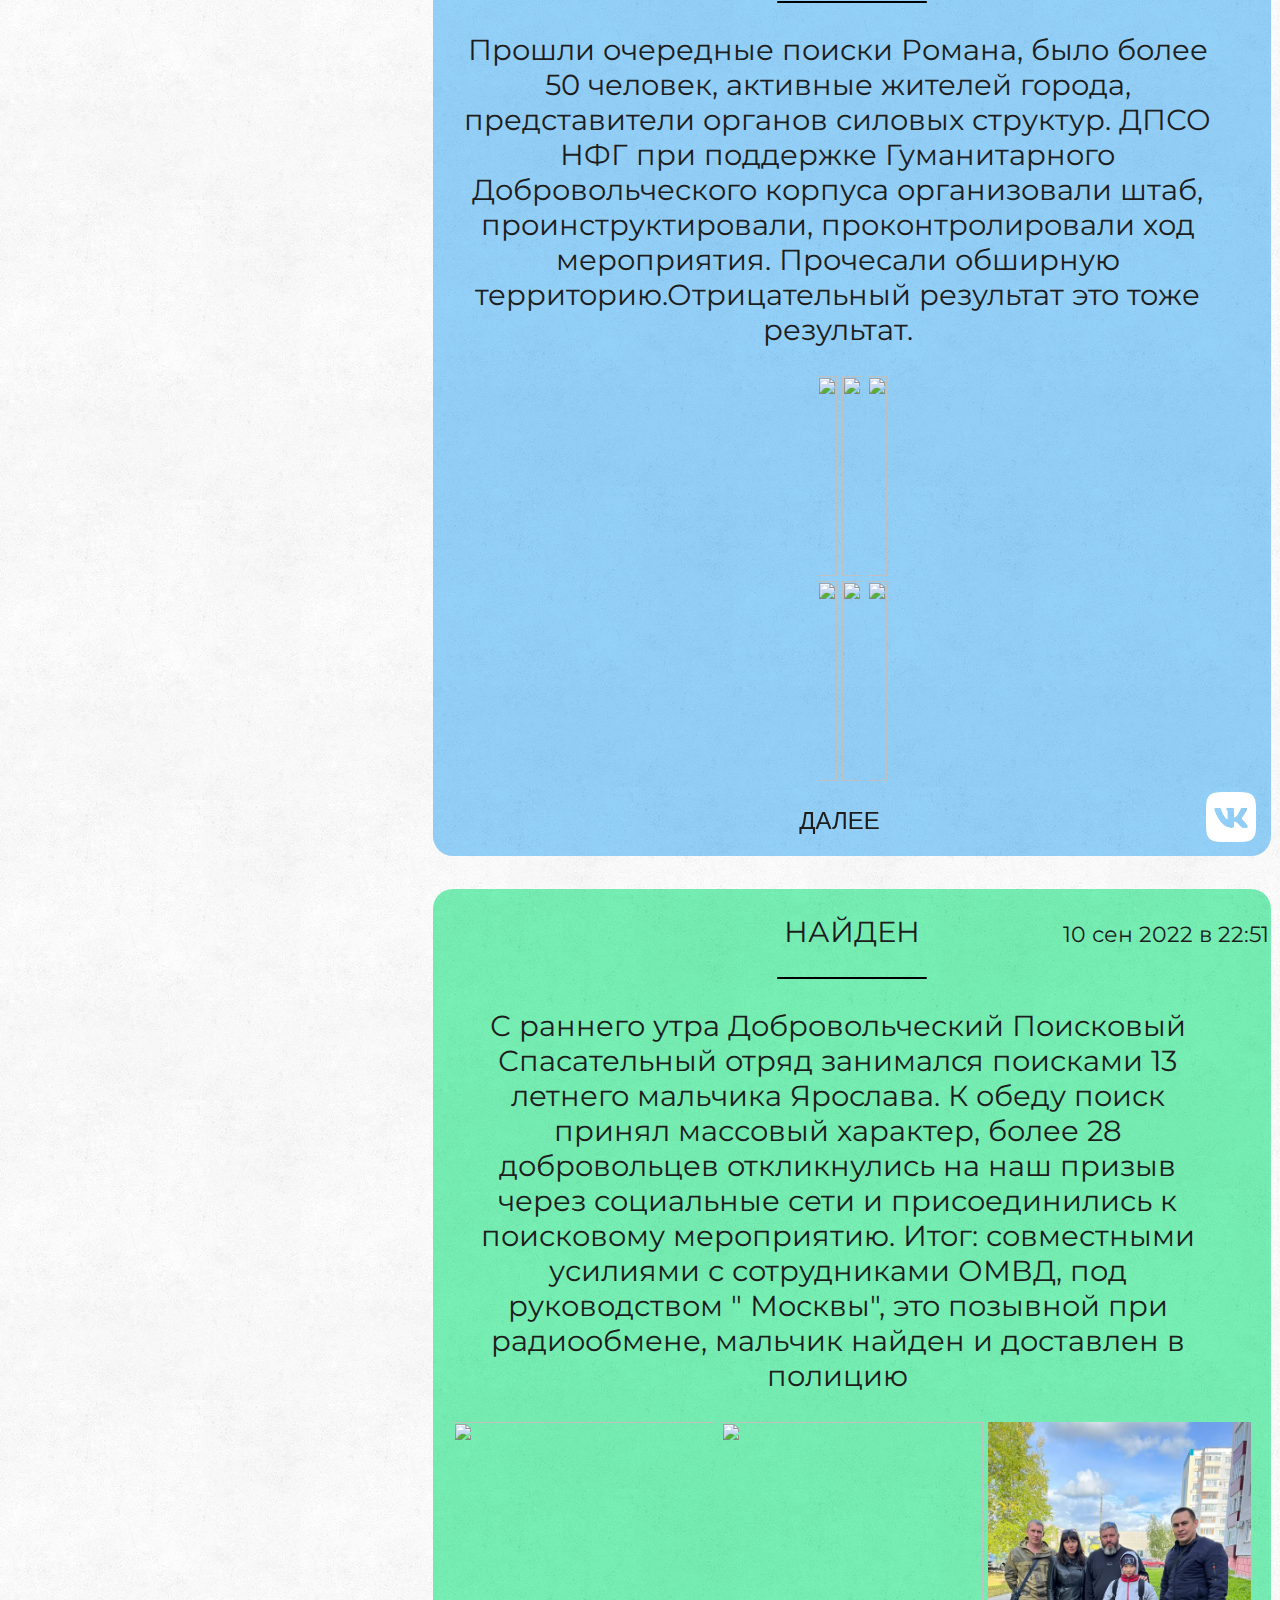
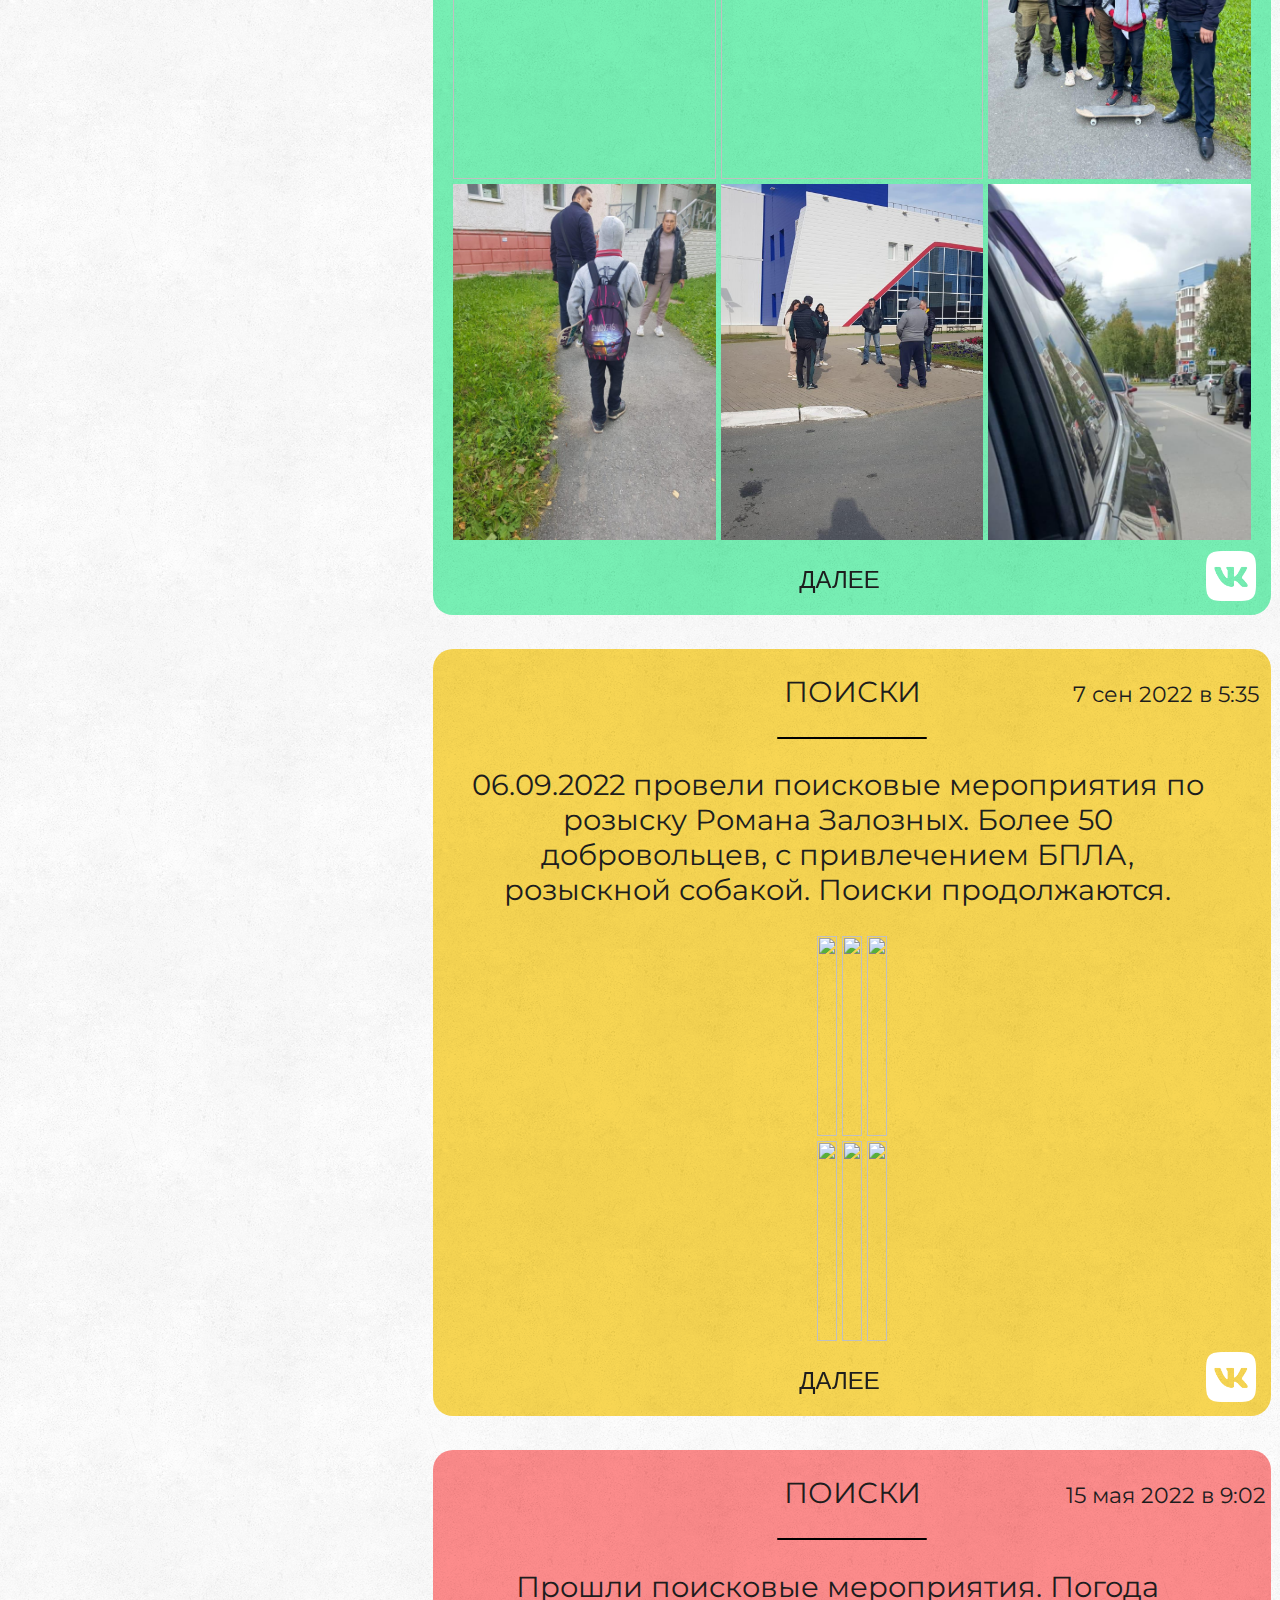
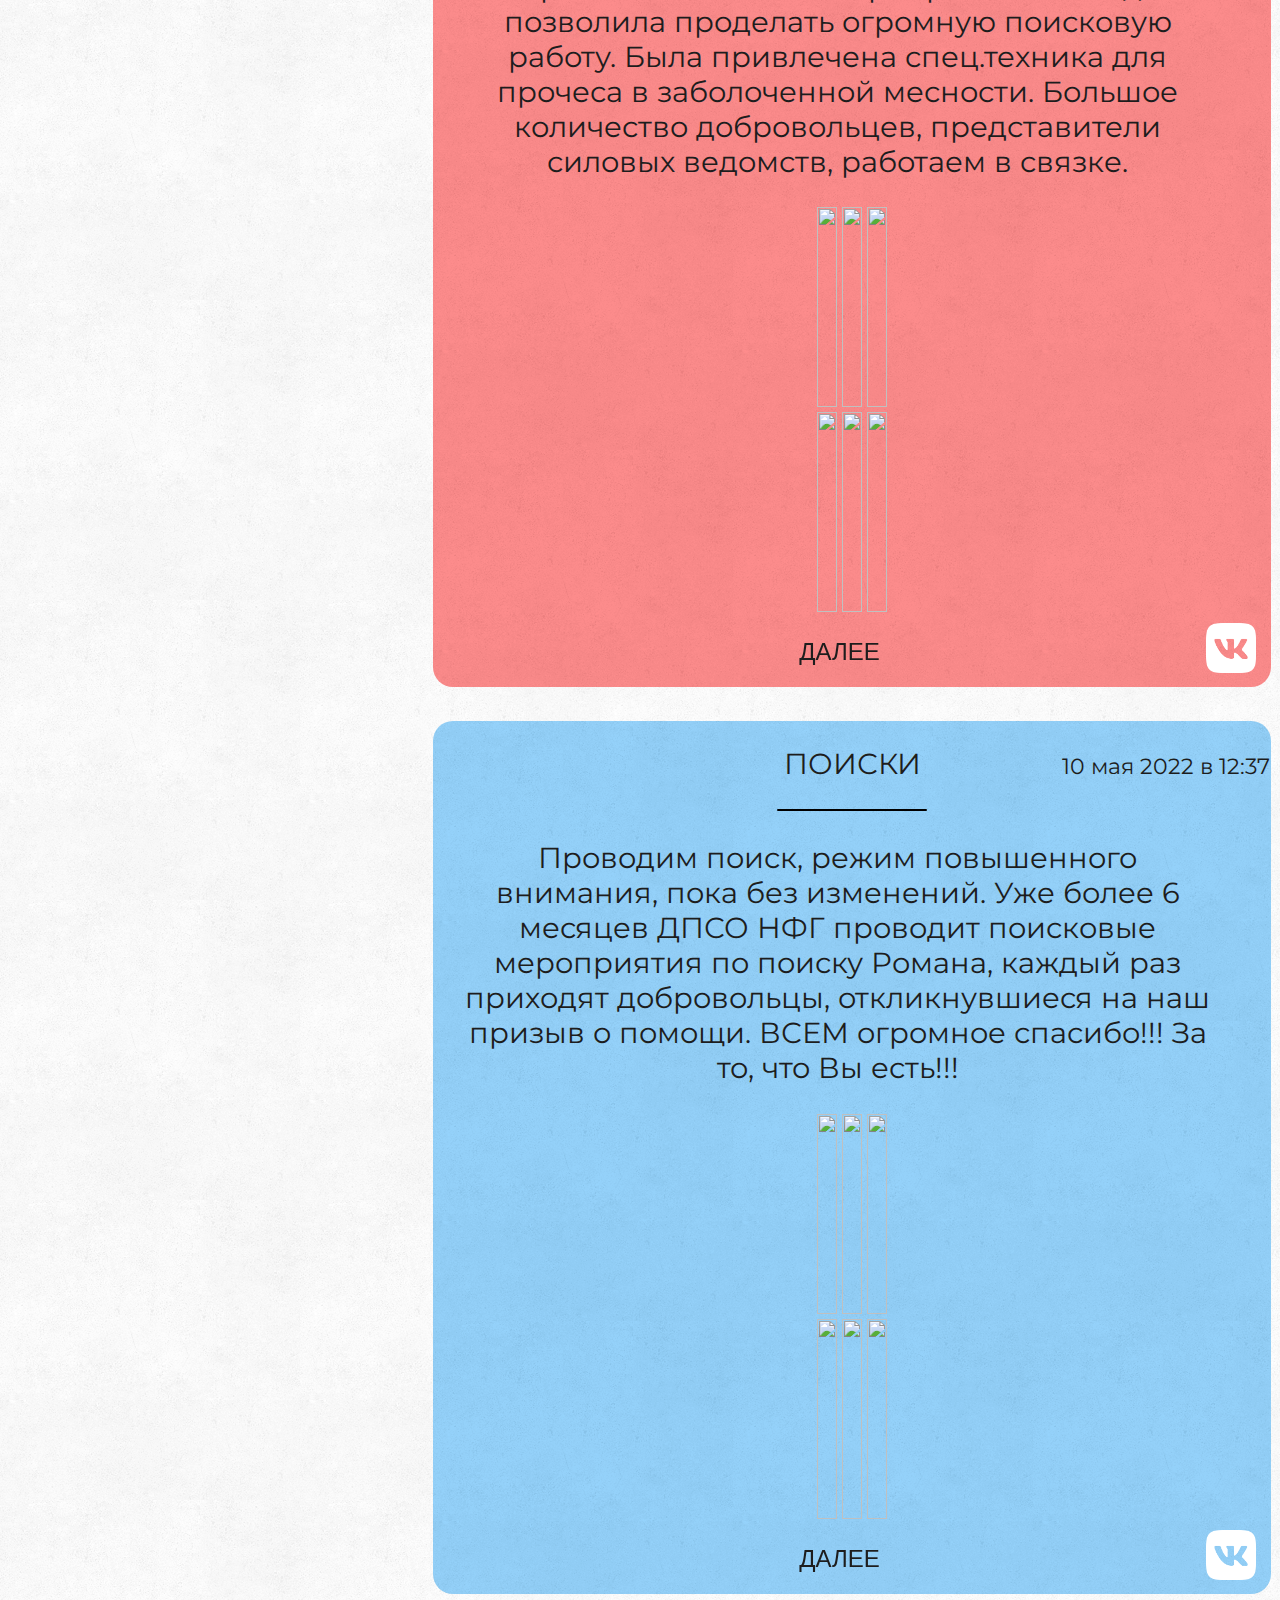
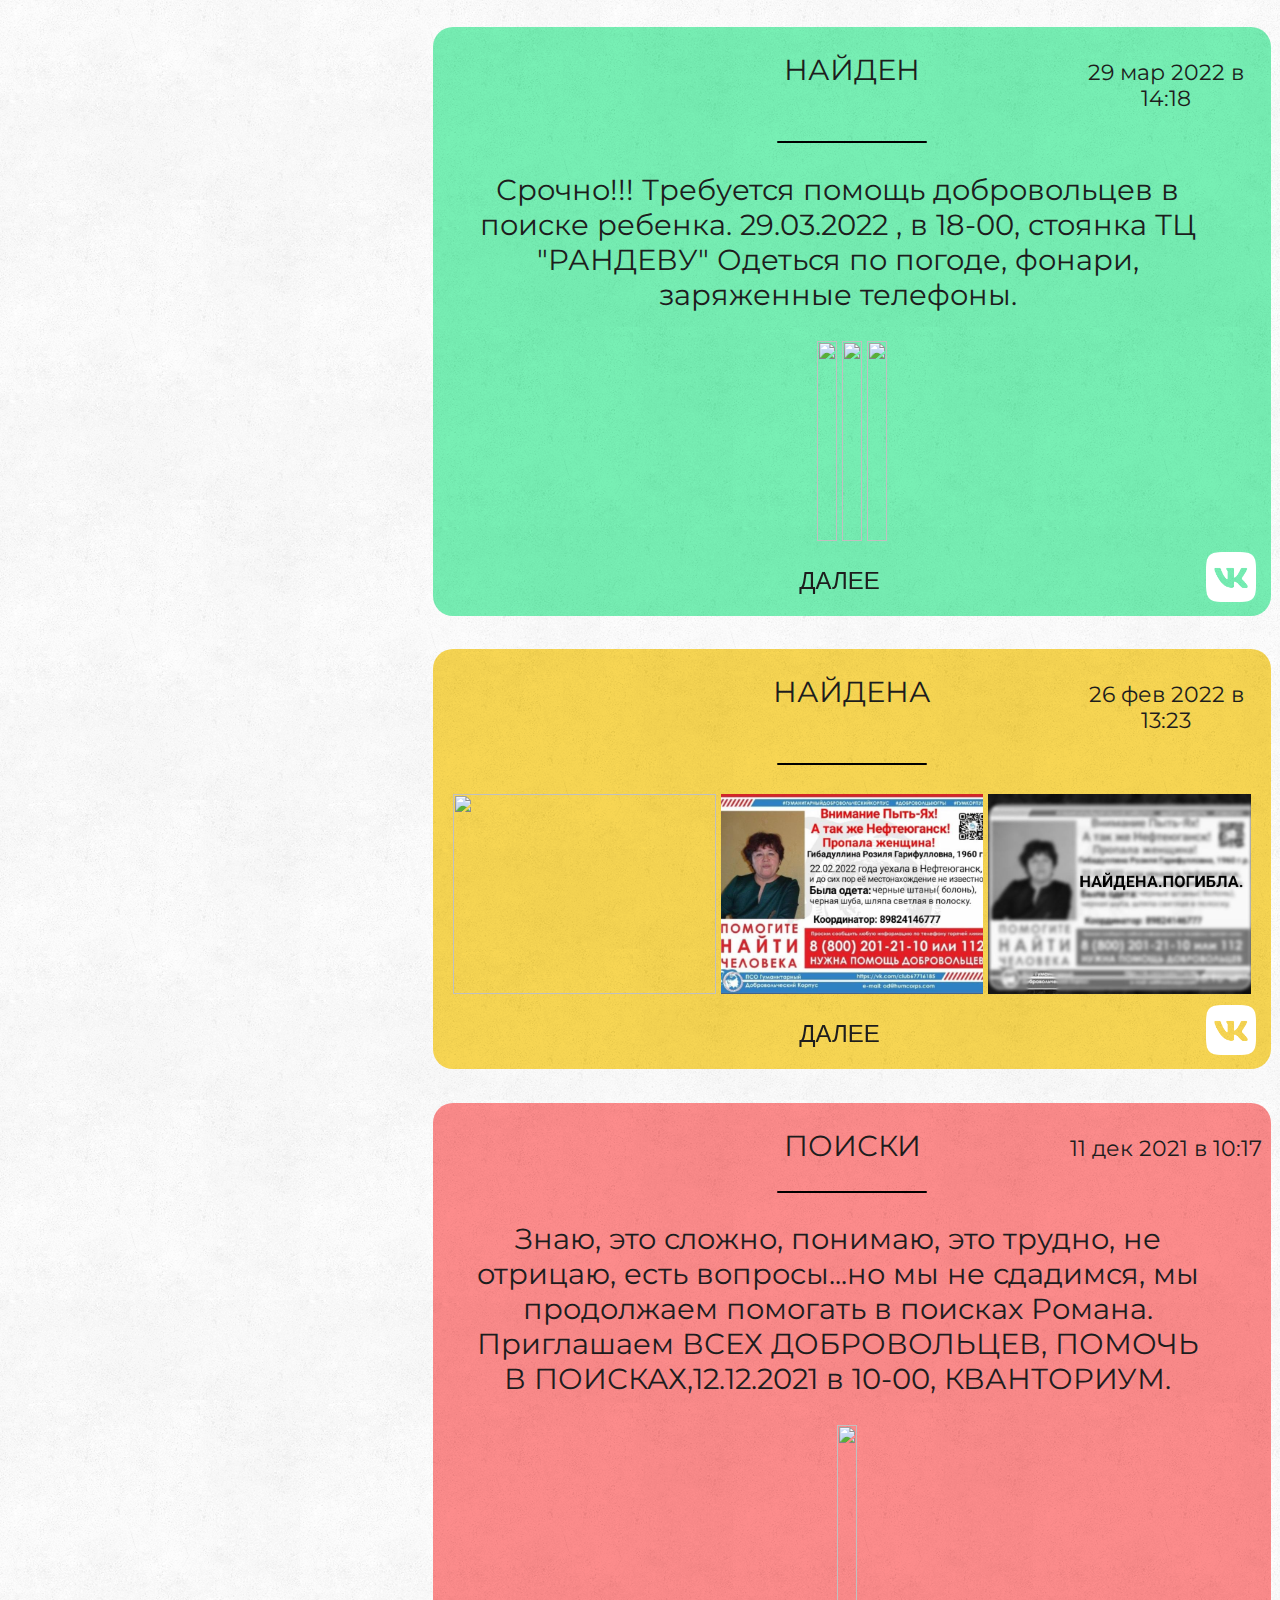
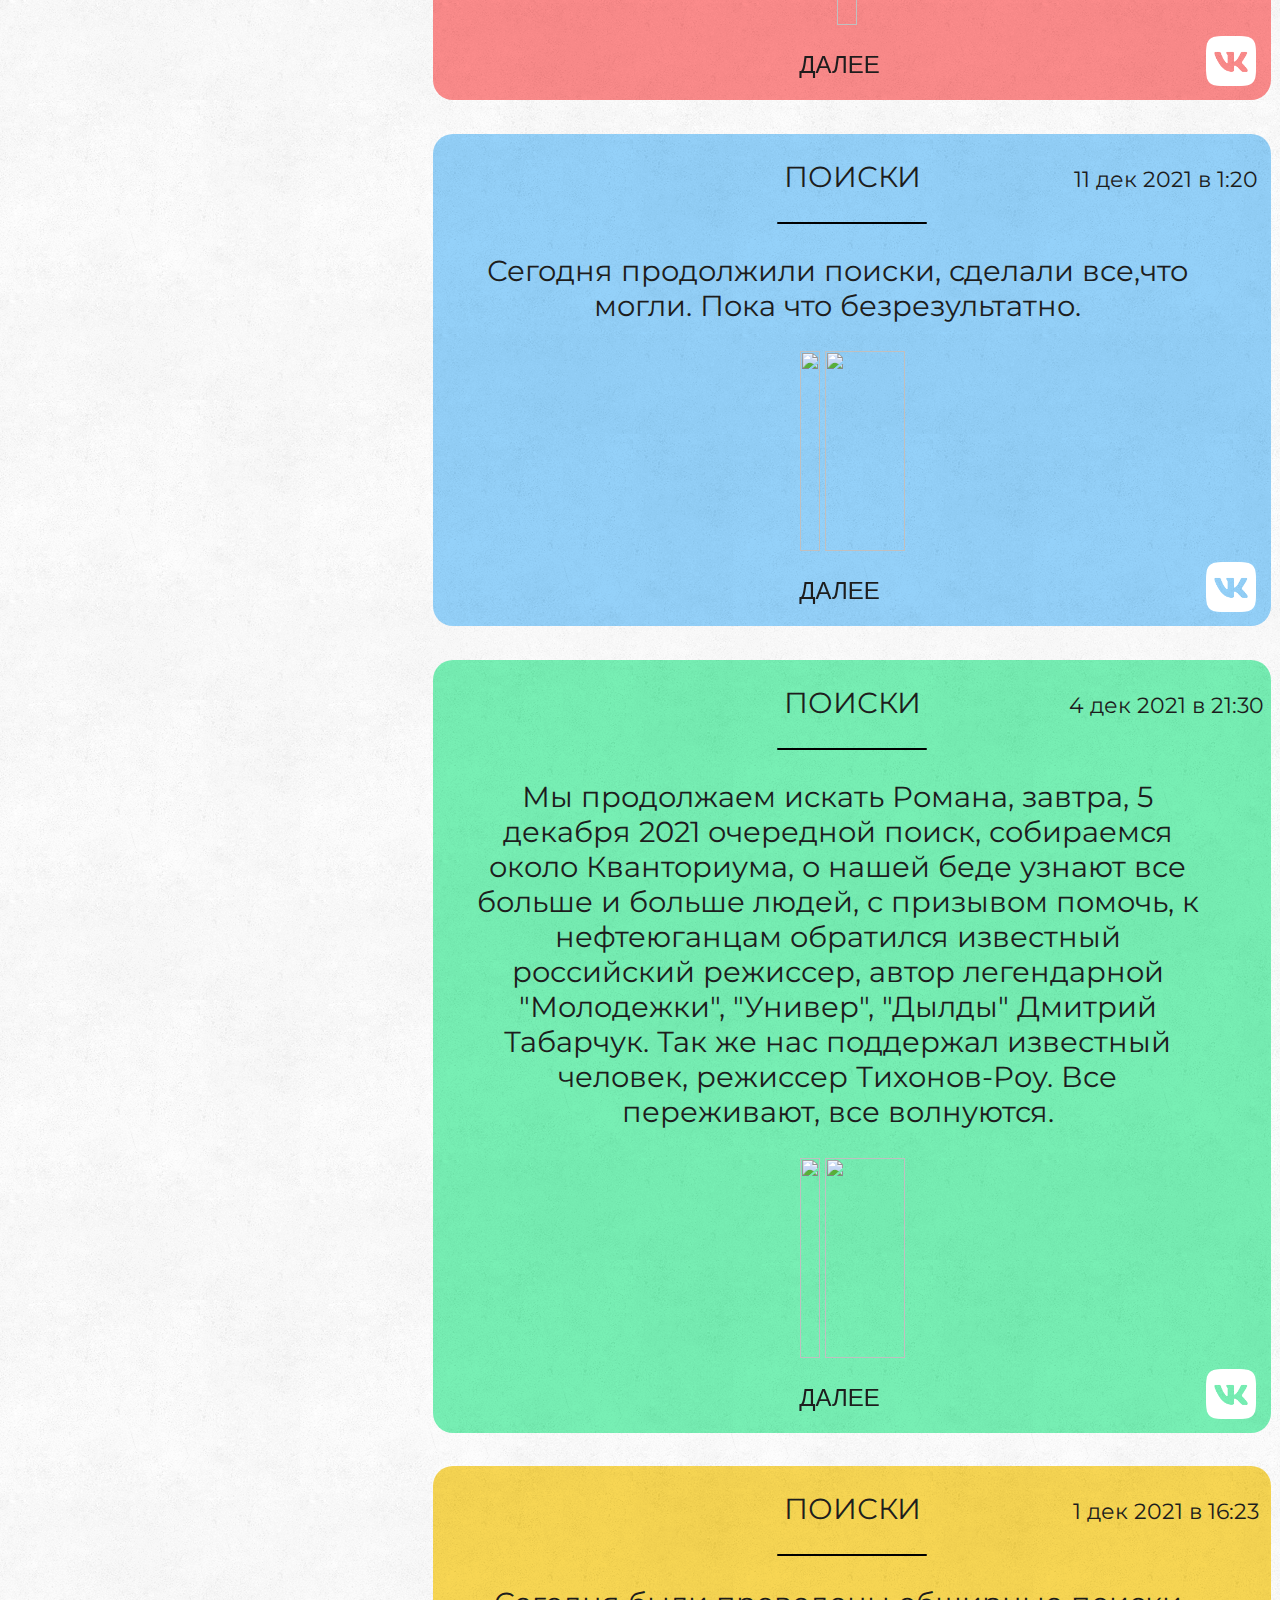
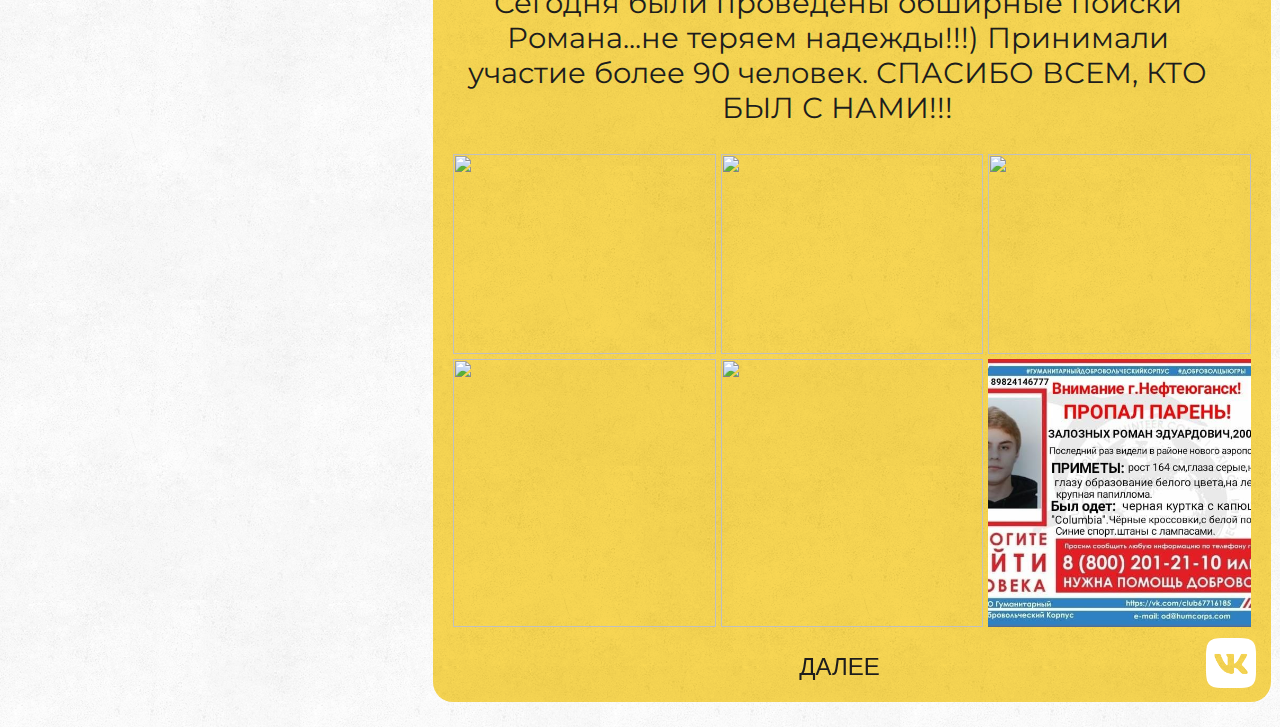
==== commit 50e2e3f5: "add" ====
--- a/index.html
+++ b/index.html
@@ -14,10 +14,19 @@
     <div class="wrapper">
         <div class="b-popup" id="popup1">
             <div class="b-popup-content">
-                <p>ДЛЯ СВЯЗИ С НАМИ ЗВОНИТЕ ПО НОМЕРУ<br><br> +79825428823</p>
+                <p>ДЛЯ СВЯЗИ С НАМИ ЗВОНИТЕ ПО НОМЕРУ<br><br> <a href="tel:+79824146777" style="text-decoration: none;"> +7(982) 41-46-777</a></p>
             <a class="close_button" href="javascript:PopUpHide()">Закрыть</a>
             </div>
         </div>
+        <div class="b-popup" id="popup2">
+            <div class="b-popup-content">
+                <p>ДЛЯ ПСИХОЛОГИЧЕСКОЙ ПОДДЕРЖКИ ЗВОНИТЕ ПО НОМЕРУ<br><br> <a href="tel:+79824146777" style="text-decoration: none;"> +7(982) 41-46-777</a></p>
+            <a class="close_button" href="javascript:PopUpHide2()">Закрыть</a>
+            </div>
+        </div>
+        <a href="javascript:PopUpShow2()">
+            <div class="sos_button help"><div class="help_text">служба психологической поддержки</div></div>
+        </a>
         <a href="javascript:PopUpShow()"><img src="https://play-lh.googleusercontent.com/ucluQLM-kNsOl9L7-aDbuPQyhEdfLdLenKfhY7m07I2zG2sBJCb8JZQ2q4R1cQX-Lxw" alt="sos" class="sos_button"></a>
         <header class="header">
             <div class="container">
@@ -340,7 +349,7 @@
                                 </div>
                                 <div class="p">
                                     <p>Мы продолжаем искать Романа, завтра, 5 декабря 2021 очередной поиск, собираемся около Кванториума, о нашей беде узнают все больше и больше людей, с призывом помочь, 
-                                        к нефтеюганцам обратился известный российский режиссер, автор легендарной "Молодежки", "Универ","Дылды" Дмитрий Табарчук. Так же нас поддержал известный человек, режиссер Тихонов-Роу.
+                                        к нефтеюганцам обратился известный российский режиссер, автор легендарной "Молодежки", "Универ", "Дылды" Дмитрий Табарчук. Так же нас поддержал известный человек, режиссер Тихонов-Роу.
                                         Все переживают, все волнуются.</p>
                                 </div>
                             </div>
--- a/css/style.css
+++ b/css/style.css
@@ -1,4 +1,5 @@
-@import url('http://fonts.cdnfonts.com/css/times-new-roman');
+@import url('https://fonts.googleapis.com/css2?family=Caveat:wght@600&display=swap');
+@import url('https://fonts.googleapis.com/css2?family=Montserrat&display=swap');
 
 :root{
     --textcolor: #1d1d1d;
@@ -16,7 +17,7 @@
 
 body{
     background: transparent url("noise-pattern.png") repeat;
-    position: relative;
+    position: relative
 }
 
 .section{
@@ -102,6 +103,20 @@
     margin-top: 43%;
     cursor: pointer;
     position: fixed;
+}
+
+.help{
+    border-radius: 20%;
+    height: 15%;
+    margin-top: 23%;
+    background-image: url("/semen/image/help.png");
+}
+
+.help_text{
+    text-align:center;
+    color:#ffffff;
+    font-size: 1em;
+    margin-top: 40px;
 }
 
 .close_button{
@@ -164,13 +179,15 @@
     max-width: 100%;
     max-height: 100%;
     height: 250px;
-    margin-bottom: -15px;
+    margin-bottom: -35px;
     object-fit: cover;/*нужно для лучшего отображение изображения(хоть и улучшает это чуть-чуть)*/
 }
 
 .deviz{
     color: #ff4343;
-    font-family: 'Bradley Hand', cursive;
+    font-family: 'Caveat';
+    font-size: 40px;
+    margin-bottom: -5px;
 }
 
 .footer-list{
@@ -252,7 +269,6 @@
 }
 
 hr.line {
-    height: 1.6px;
     background-color: black;
 }
 
@@ -351,7 +367,6 @@
 }
 
 .one_img{
-    border-radius: 10px;
     margin-left: 100%;
 }
 
@@ -470,7 +485,7 @@
     justify-content: center;
     max-width: 2250px;
     margin: 1px 1px 1px 45px;
-    font-family: 'Times New Roman', sans-serif;
+    font-family: 'Montserrat', sans-serif;
     color: var(--textcolor);
     z-index: 1;
 }
@@ -682,4 +697,4 @@
   background-color:#74F2B4; 
   background-color:#FF8989;
   background-color:#92D2FC; 
-  background-color:#FAD74E;+  background-color:#FAD74E;
